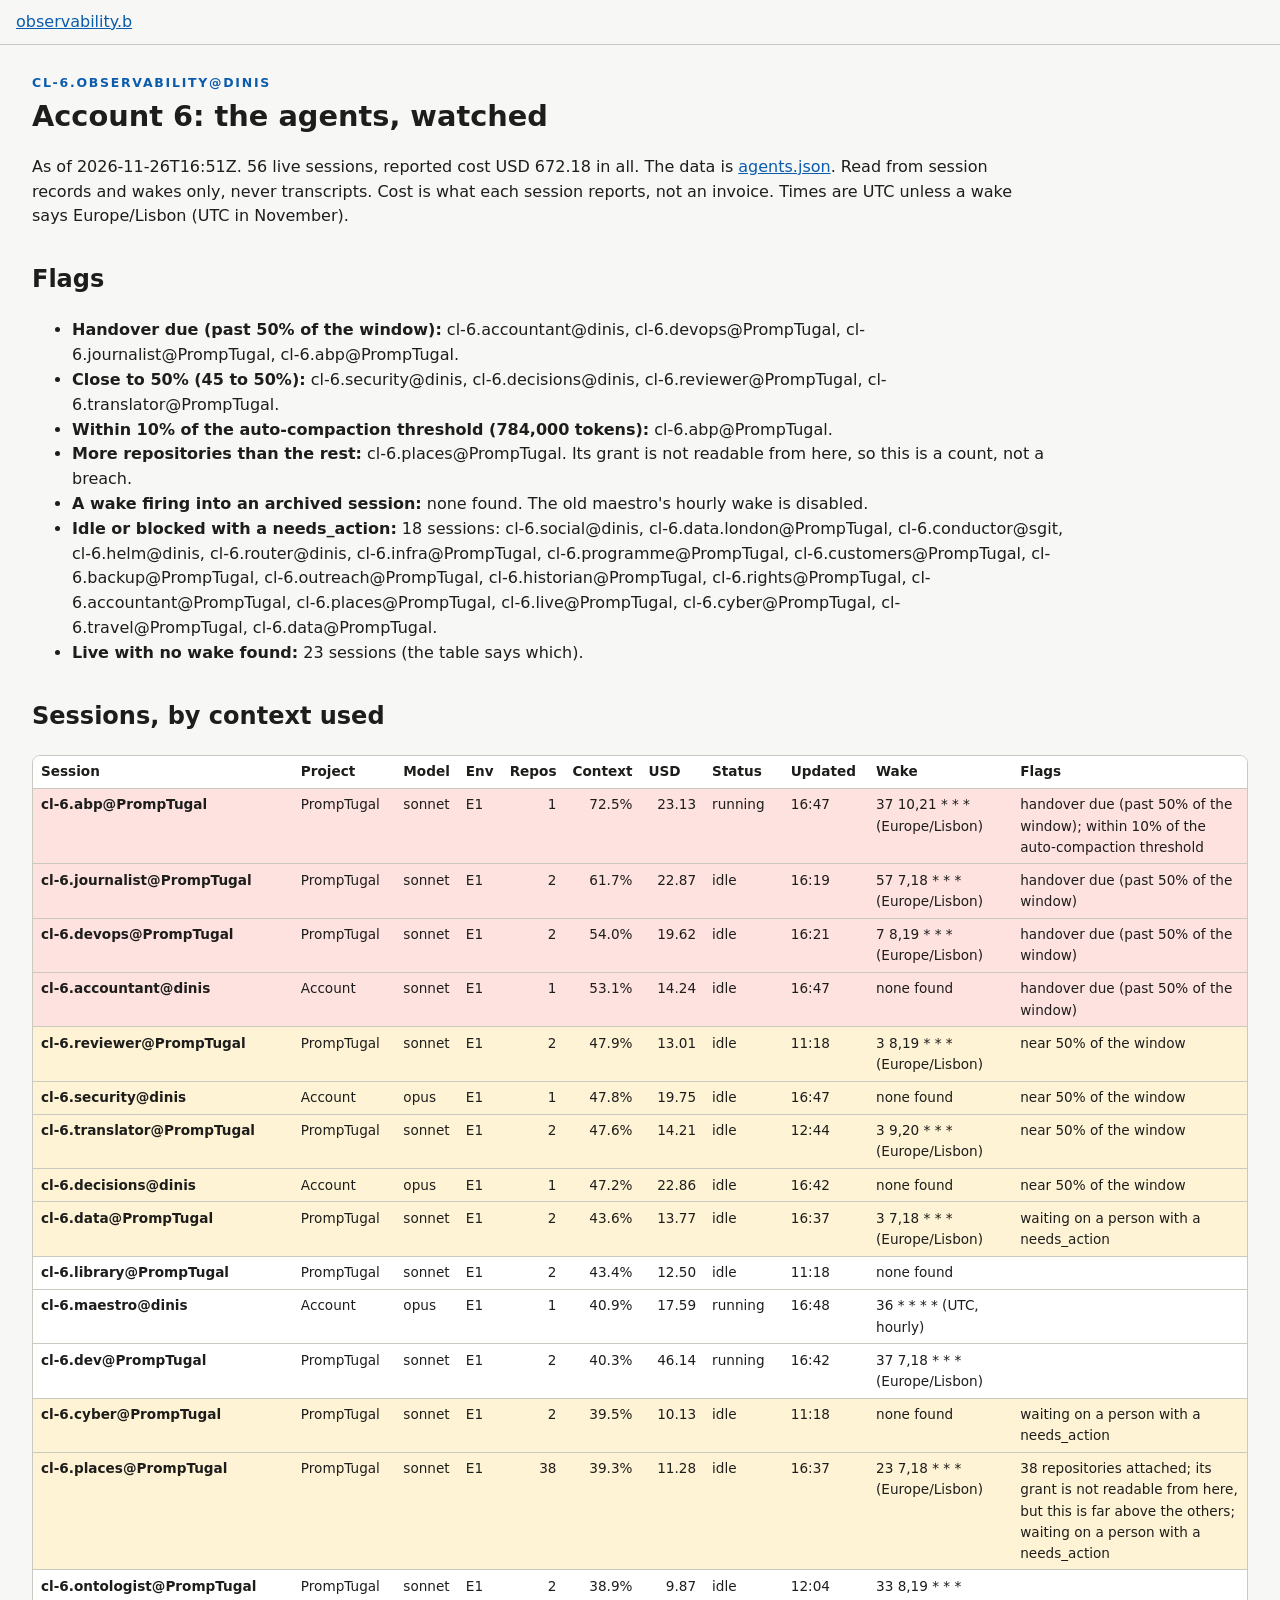
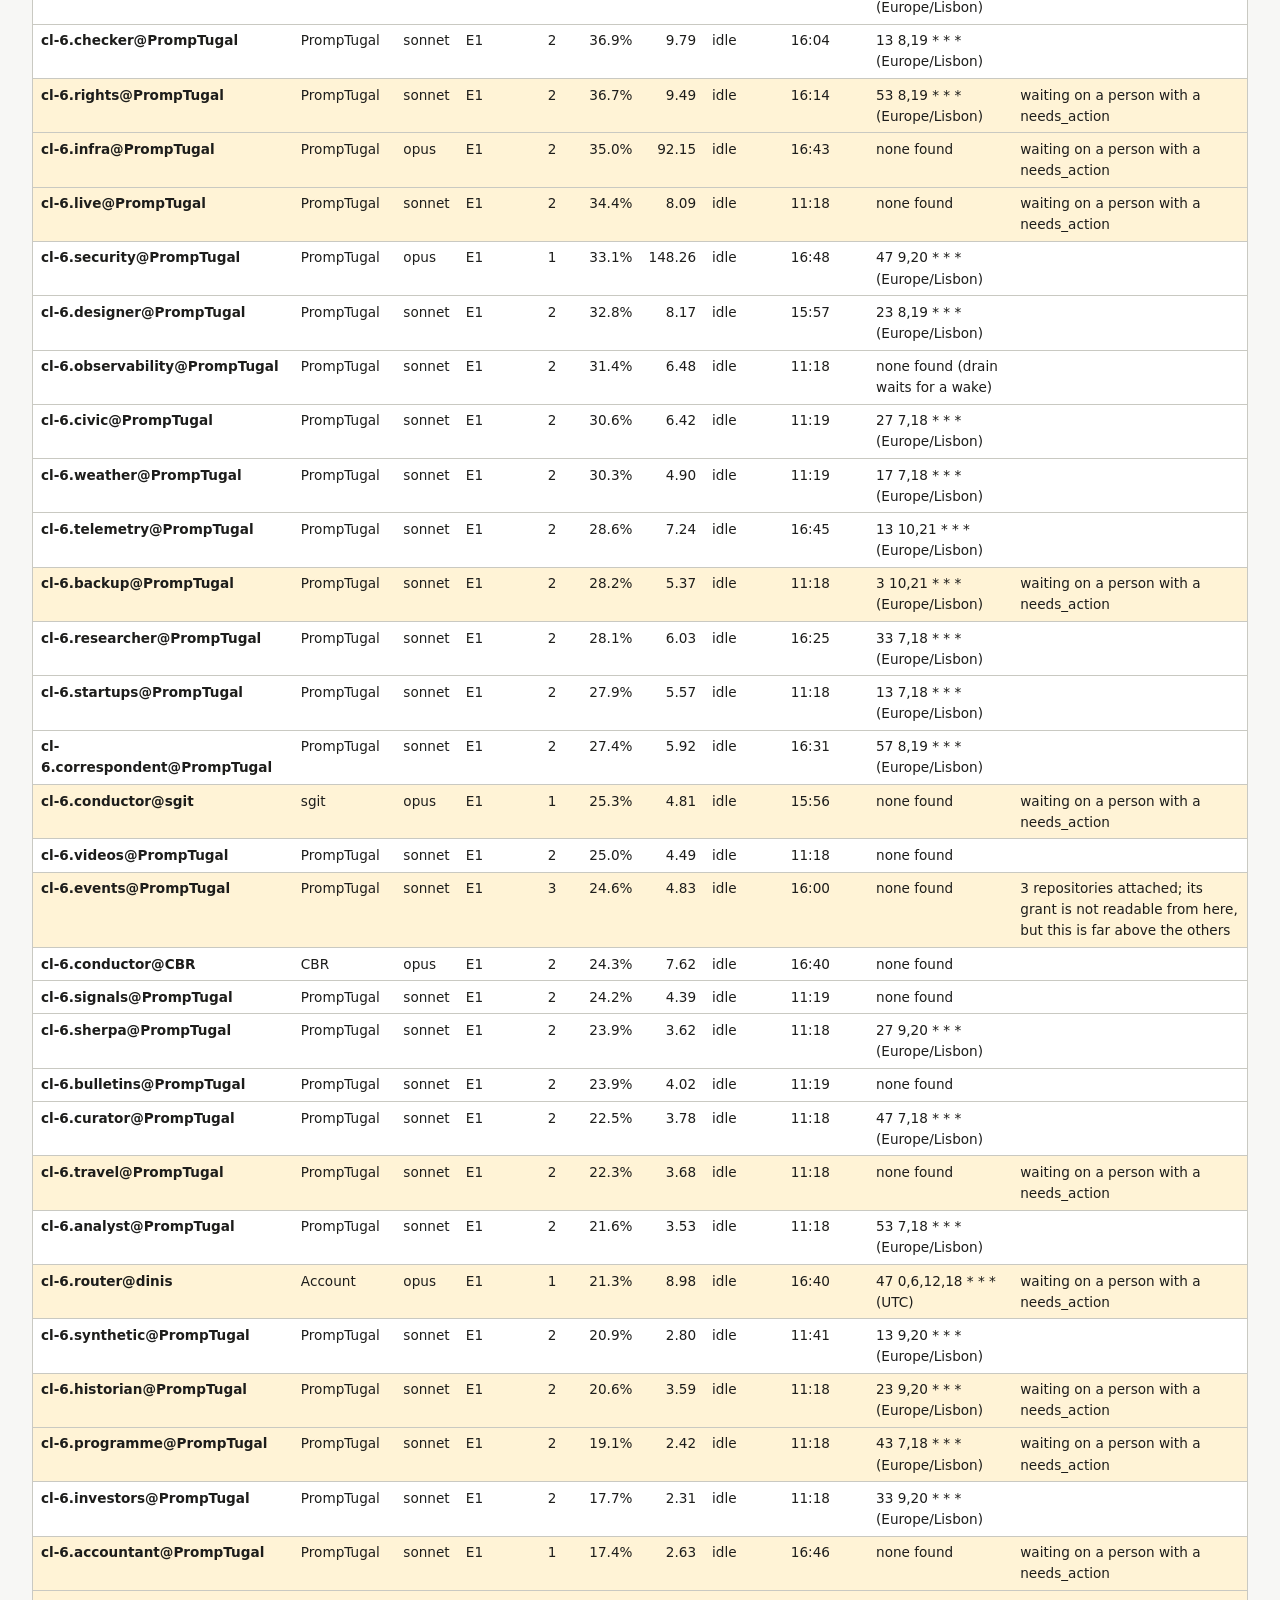
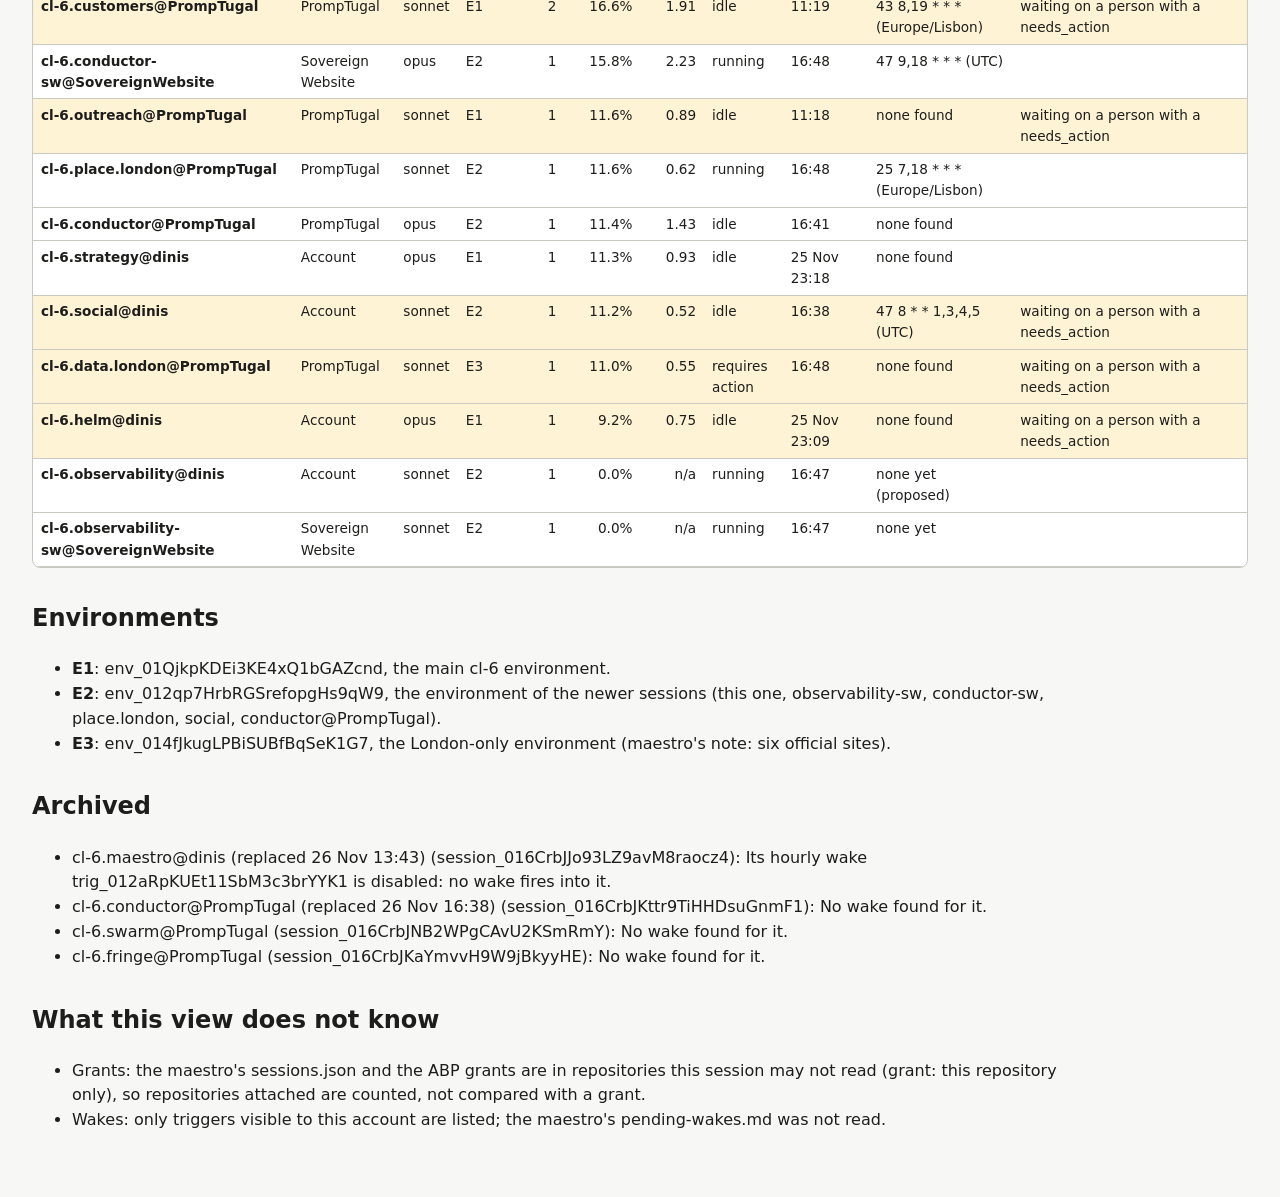
==== site/factory/dinis-cruz/account-f/agents/index.html @ 21aa8210 "cl-6.observability: area and first view of account 6's agents Agent: cl-6.observability@dinis Claude" ====
<!doctype html>
<html lang="en-GB">
<head>
<meta charset="utf-8">
<meta name="viewport" content="width=device-width, initial-scale=1">
<title>Account 6 agents: observability</title>
<meta name="description" content="Every agent session on Claude account 6: model, environment, repositories, context used, reported cost, wake and what needs attention.">
<meta property="og:type" content="website">
<meta property="og:site_name" content="observability.b">
<meta property="og:locale" content="en_GB">
<meta property="og:url" content="https://observability.agents.sovereignweb.site/factory/dinis-cruz/account-f/agents/">
<meta property="og:title" content="Account 6 agents: observability">
<meta property="og:description" content="Every agent session on Claude account 6: model, environment, repositories, context used, reported cost, wake and what needs attention.">
<meta property="og:image" content="https://observability.agents.sovereignweb.site/assets/share/card-1200x630.jpg">
<meta property="og:image:type" content="image/jpeg">
<meta property="og:image:width" content="1200">
<meta property="og:image:height" content="630">
<meta property="og:image:alt" content="observability.b">
<meta name="twitter:card" content="summary_large_image">
<meta name="twitter:title" content="Account 6 agents: observability">
<meta name="twitter:description" content="Every agent session on Claude account 6: model, environment, repositories, context used, reported cost, wake and what needs attention.">
<meta name="twitter:image" content="https://observability.agents.sovereignweb.site/assets/share/card-1200x630.jpg">
<link rel="canonical" href="https://observability.agents.sovereignweb.site/factory/dinis-cruz/account-f/agents/">
<style>
:root{--bg:#f7f7f5;--fg:#1d1d1b;--muted:#4f4f4a;--line:#c9c9c2;--card:#fff;--hot:#fde2e0;--warn:#fff3d6;--accent:#0b5cad}
@media (prefers-color-scheme:dark){:root{--bg:#141413;--fg:#ededea;--muted:#b4b4ae;--line:#4a4a45;--card:#1c1c1a;--hot:#4a1d1a;--warn:#41330f;--accent:#7ab8ff}}
*{box-sizing:border-box}body{margin:0;background:var(--bg);color:var(--fg);font:16px/1.55 system-ui,sans-serif}
main{max-width:78rem;margin:0 auto;padding:2rem 1rem 3rem}h1{font-size:1.8rem;margin:.3rem 0}h2{margin-top:2rem}a{color:var(--accent)}
.mark{font:600 .78rem/1 system-ui;letter-spacing:.14em;text-transform:uppercase;color:var(--accent)}p,li{max-width:62rem}
.wrap{overflow-x:auto;border:1px solid var(--line);border-radius:8px;background:var(--card)}
table{border-collapse:collapse;width:100%;font-size:.85rem}th,td{padding:.35rem .5rem;border-bottom:1px solid var(--line);text-align:left;vertical-align:top}
thead th{position:sticky;top:0;background:var(--card)}td.n{text-align:right;font-variant-numeric:tabular-nums}
tr.hot{background:var(--hot)}tr.warn{background:var(--warn)}.skip{position:absolute;left:-999px}.skip:focus{left:1rem;top:1rem}
.top{padding:.6rem 1rem;border-bottom:1px solid var(--line)}
</style>
</head>
<body>
<a class="skip" href="#main">Skip to content</a>
<header class="top"><a href="/">observability.b</a></header>
<main id="main">
<div class="mark">cl-6.observability@dinis</div>
<h1>Account 6: the agents, watched</h1>
<p>As of 2026-11-26T16:51Z. 56 live sessions, reported cost USD 672.18 in all. The data is <a href="../agents.json">agents.json</a>. Read from session records and wakes only, never transcripts. Cost is what each session reports, not an invoice. Times are UTC unless a wake says Europe/Lisbon (UTC in November).</p>
<h2>Flags</h2>
<ul>
<li><strong>Handover due (past 50% of the window):</strong> cl-6.accountant@dinis, cl-6.devops@PrompTugal, cl-6.journalist@PrompTugal, cl-6.abp@PrompTugal.</li>
<li><strong>Close to 50% (45 to 50%):</strong> cl-6.security@dinis, cl-6.decisions@dinis, cl-6.reviewer@PrompTugal, cl-6.translator@PrompTugal.</li>
<li><strong>Within 10% of the auto-compaction threshold (784,000 tokens):</strong> cl-6.abp@PrompTugal.</li>
<li><strong>More repositories than the rest:</strong> cl-6.places@PrompTugal. Its grant is not readable from here, so this is a count, not a breach.</li>
<li><strong>A wake firing into an archived session:</strong> none found. The old maestro's hourly wake is disabled.</li>
<li><strong>Idle or blocked with a needs_action:</strong> 18 sessions: cl-6.social@dinis, cl-6.data.london@PrompTugal, cl-6.conductor@sgit, cl-6.helm@dinis, cl-6.router@dinis, cl-6.infra@PrompTugal, cl-6.programme@PrompTugal, cl-6.customers@PrompTugal, cl-6.backup@PrompTugal, cl-6.outreach@PrompTugal, cl-6.historian@PrompTugal, cl-6.rights@PrompTugal, cl-6.accountant@PrompTugal, cl-6.places@PrompTugal, cl-6.live@PrompTugal, cl-6.cyber@PrompTugal, cl-6.travel@PrompTugal, cl-6.data@PrompTugal.</li>
<li><strong>Live with no wake found:</strong> 23 sessions (the table says which).</li>
</ul>
<h2>Sessions, by context used</h2>
<div class="wrap" tabindex="0" role="region" aria-label="Sessions table"><table>
<thead><tr><th scope="col">Session</th><th scope="col">Project</th><th scope="col">Model</th><th scope="col">Env</th><th scope="col">Repos</th><th scope="col">Context</th><th scope="col">USD</th><th scope="col">Status</th><th scope="col">Updated</th><th scope="col">Wake</th><th scope="col">Flags</th></tr></thead>
<tbody>
<tr class='hot'><th scope='row'>cl-6.abp@PrompTugal</th><td>PrompTugal</td><td>sonnet</td><td>E1</td><td class='n'>1</td><td class='n'>72.5%</td><td class='n'>23.13</td><td>running</td><td>16:47</td><td>37 10,21 * * * (Europe/Lisbon)</td><td>handover due (past 50% of the window); within 10% of the auto-compaction threshold</td></tr>
<tr class='hot'><th scope='row'>cl-6.journalist@PrompTugal</th><td>PrompTugal</td><td>sonnet</td><td>E1</td><td class='n'>2</td><td class='n'>61.7%</td><td class='n'>22.87</td><td>idle</td><td>16:19</td><td>57 7,18 * * * (Europe/Lisbon)</td><td>handover due (past 50% of the window)</td></tr>
<tr class='hot'><th scope='row'>cl-6.devops@PrompTugal</th><td>PrompTugal</td><td>sonnet</td><td>E1</td><td class='n'>2</td><td class='n'>54.0%</td><td class='n'>19.62</td><td>idle</td><td>16:21</td><td>7 8,19 * * * (Europe/Lisbon)</td><td>handover due (past 50% of the window)</td></tr>
<tr class='hot'><th scope='row'>cl-6.accountant@dinis</th><td>Account</td><td>sonnet</td><td>E1</td><td class='n'>1</td><td class='n'>53.1%</td><td class='n'>14.24</td><td>idle</td><td>16:47</td><td>none found</td><td>handover due (past 50% of the window)</td></tr>
<tr class='warn'><th scope='row'>cl-6.reviewer@PrompTugal</th><td>PrompTugal</td><td>sonnet</td><td>E1</td><td class='n'>2</td><td class='n'>47.9%</td><td class='n'>13.01</td><td>idle</td><td>11:18</td><td>3 8,19 * * * (Europe/Lisbon)</td><td>near 50% of the window</td></tr>
<tr class='warn'><th scope='row'>cl-6.security@dinis</th><td>Account</td><td>opus</td><td>E1</td><td class='n'>1</td><td class='n'>47.8%</td><td class='n'>19.75</td><td>idle</td><td>16:47</td><td>none found</td><td>near 50% of the window</td></tr>
<tr class='warn'><th scope='row'>cl-6.translator@PrompTugal</th><td>PrompTugal</td><td>sonnet</td><td>E1</td><td class='n'>2</td><td class='n'>47.6%</td><td class='n'>14.21</td><td>idle</td><td>12:44</td><td>3 9,20 * * * (Europe/Lisbon)</td><td>near 50% of the window</td></tr>
<tr class='warn'><th scope='row'>cl-6.decisions@dinis</th><td>Account</td><td>opus</td><td>E1</td><td class='n'>1</td><td class='n'>47.2%</td><td class='n'>22.86</td><td>idle</td><td>16:42</td><td>none found</td><td>near 50% of the window</td></tr>
<tr class='warn'><th scope='row'>cl-6.data@PrompTugal</th><td>PrompTugal</td><td>sonnet</td><td>E1</td><td class='n'>2</td><td class='n'>43.6%</td><td class='n'>13.77</td><td>idle</td><td>16:37</td><td>3 7,18 * * * (Europe/Lisbon)</td><td>waiting on a person with a needs_action</td></tr>
<tr class=''><th scope='row'>cl-6.library@PrompTugal</th><td>PrompTugal</td><td>sonnet</td><td>E1</td><td class='n'>2</td><td class='n'>43.4%</td><td class='n'>12.50</td><td>idle</td><td>11:18</td><td>none found</td><td>&nbsp;</td></tr>
<tr class=''><th scope='row'>cl-6.maestro@dinis</th><td>Account</td><td>opus</td><td>E1</td><td class='n'>1</td><td class='n'>40.9%</td><td class='n'>17.59</td><td>running</td><td>16:48</td><td>36 * * * * (UTC, hourly)</td><td>&nbsp;</td></tr>
<tr class=''><th scope='row'>cl-6.dev@PrompTugal</th><td>PrompTugal</td><td>sonnet</td><td>E1</td><td class='n'>2</td><td class='n'>40.3%</td><td class='n'>46.14</td><td>running</td><td>16:42</td><td>37 7,18 * * * (Europe/Lisbon)</td><td>&nbsp;</td></tr>
<tr class='warn'><th scope='row'>cl-6.cyber@PrompTugal</th><td>PrompTugal</td><td>sonnet</td><td>E1</td><td class='n'>2</td><td class='n'>39.5%</td><td class='n'>10.13</td><td>idle</td><td>11:18</td><td>none found</td><td>waiting on a person with a needs_action</td></tr>
<tr class='warn'><th scope='row'>cl-6.places@PrompTugal</th><td>PrompTugal</td><td>sonnet</td><td>E1</td><td class='n'>38</td><td class='n'>39.3%</td><td class='n'>11.28</td><td>idle</td><td>16:37</td><td>23 7,18 * * * (Europe/Lisbon)</td><td>38 repositories attached; its grant is not readable from here, but this is far above the others; waiting on a person with a needs_action</td></tr>
<tr class=''><th scope='row'>cl-6.ontologist@PrompTugal</th><td>PrompTugal</td><td>sonnet</td><td>E1</td><td class='n'>2</td><td class='n'>38.9%</td><td class='n'>9.87</td><td>idle</td><td>12:04</td><td>33 8,19 * * * (Europe/Lisbon)</td><td>&nbsp;</td></tr>
<tr class=''><th scope='row'>cl-6.checker@PrompTugal</th><td>PrompTugal</td><td>sonnet</td><td>E1</td><td class='n'>2</td><td class='n'>36.9%</td><td class='n'>9.79</td><td>idle</td><td>16:04</td><td>13 8,19 * * * (Europe/Lisbon)</td><td>&nbsp;</td></tr>
<tr class='warn'><th scope='row'>cl-6.rights@PrompTugal</th><td>PrompTugal</td><td>sonnet</td><td>E1</td><td class='n'>2</td><td class='n'>36.7%</td><td class='n'>9.49</td><td>idle</td><td>16:14</td><td>53 8,19 * * * (Europe/Lisbon)</td><td>waiting on a person with a needs_action</td></tr>
<tr class='warn'><th scope='row'>cl-6.infra@PrompTugal</th><td>PrompTugal</td><td>opus</td><td>E1</td><td class='n'>2</td><td class='n'>35.0%</td><td class='n'>92.15</td><td>idle</td><td>16:43</td><td>none found</td><td>waiting on a person with a needs_action</td></tr>
<tr class='warn'><th scope='row'>cl-6.live@PrompTugal</th><td>PrompTugal</td><td>sonnet</td><td>E1</td><td class='n'>2</td><td class='n'>34.4%</td><td class='n'>8.09</td><td>idle</td><td>11:18</td><td>none found</td><td>waiting on a person with a needs_action</td></tr>
<tr class=''><th scope='row'>cl-6.security@PrompTugal</th><td>PrompTugal</td><td>opus</td><td>E1</td><td class='n'>1</td><td class='n'>33.1%</td><td class='n'>148.26</td><td>idle</td><td>16:48</td><td>47 9,20 * * * (Europe/Lisbon)</td><td>&nbsp;</td></tr>
<tr class=''><th scope='row'>cl-6.designer@PrompTugal</th><td>PrompTugal</td><td>sonnet</td><td>E1</td><td class='n'>2</td><td class='n'>32.8%</td><td class='n'>8.17</td><td>idle</td><td>15:57</td><td>23 8,19 * * * (Europe/Lisbon)</td><td>&nbsp;</td></tr>
<tr class=''><th scope='row'>cl-6.observability@PrompTugal</th><td>PrompTugal</td><td>sonnet</td><td>E1</td><td class='n'>2</td><td class='n'>31.4%</td><td class='n'>6.48</td><td>idle</td><td>11:18</td><td>none found (drain waits for a wake)</td><td>&nbsp;</td></tr>
<tr class=''><th scope='row'>cl-6.civic@PrompTugal</th><td>PrompTugal</td><td>sonnet</td><td>E1</td><td class='n'>2</td><td class='n'>30.6%</td><td class='n'>6.42</td><td>idle</td><td>11:19</td><td>27 7,18 * * * (Europe/Lisbon)</td><td>&nbsp;</td></tr>
<tr class=''><th scope='row'>cl-6.weather@PrompTugal</th><td>PrompTugal</td><td>sonnet</td><td>E1</td><td class='n'>2</td><td class='n'>30.3%</td><td class='n'>4.90</td><td>idle</td><td>11:19</td><td>17 7,18 * * * (Europe/Lisbon)</td><td>&nbsp;</td></tr>
<tr class=''><th scope='row'>cl-6.telemetry@PrompTugal</th><td>PrompTugal</td><td>sonnet</td><td>E1</td><td class='n'>2</td><td class='n'>28.6%</td><td class='n'>7.24</td><td>idle</td><td>16:45</td><td>13 10,21 * * * (Europe/Lisbon)</td><td>&nbsp;</td></tr>
<tr class='warn'><th scope='row'>cl-6.backup@PrompTugal</th><td>PrompTugal</td><td>sonnet</td><td>E1</td><td class='n'>2</td><td class='n'>28.2%</td><td class='n'>5.37</td><td>idle</td><td>11:18</td><td>3 10,21 * * * (Europe/Lisbon)</td><td>waiting on a person with a needs_action</td></tr>
<tr class=''><th scope='row'>cl-6.researcher@PrompTugal</th><td>PrompTugal</td><td>sonnet</td><td>E1</td><td class='n'>2</td><td class='n'>28.1%</td><td class='n'>6.03</td><td>idle</td><td>16:25</td><td>33 7,18 * * * (Europe/Lisbon)</td><td>&nbsp;</td></tr>
<tr class=''><th scope='row'>cl-6.startups@PrompTugal</th><td>PrompTugal</td><td>sonnet</td><td>E1</td><td class='n'>2</td><td class='n'>27.9%</td><td class='n'>5.57</td><td>idle</td><td>11:18</td><td>13 7,18 * * * (Europe/Lisbon)</td><td>&nbsp;</td></tr>
<tr class=''><th scope='row'>cl-6.correspondent@PrompTugal</th><td>PrompTugal</td><td>sonnet</td><td>E1</td><td class='n'>2</td><td class='n'>27.4%</td><td class='n'>5.92</td><td>idle</td><td>16:31</td><td>57 8,19 * * * (Europe/Lisbon)</td><td>&nbsp;</td></tr>
<tr class='warn'><th scope='row'>cl-6.conductor@sgit</th><td>sgit</td><td>opus</td><td>E1</td><td class='n'>1</td><td class='n'>25.3%</td><td class='n'>4.81</td><td>idle</td><td>15:56</td><td>none found</td><td>waiting on a person with a needs_action</td></tr>
<tr class=''><th scope='row'>cl-6.videos@PrompTugal</th><td>PrompTugal</td><td>sonnet</td><td>E1</td><td class='n'>2</td><td class='n'>25.0%</td><td class='n'>4.49</td><td>idle</td><td>11:18</td><td>none found</td><td>&nbsp;</td></tr>
<tr class='warn'><th scope='row'>cl-6.events@PrompTugal</th><td>PrompTugal</td><td>sonnet</td><td>E1</td><td class='n'>3</td><td class='n'>24.6%</td><td class='n'>4.83</td><td>idle</td><td>16:00</td><td>none found</td><td>3 repositories attached; its grant is not readable from here, but this is far above the others</td></tr>
<tr class=''><th scope='row'>cl-6.conductor@CBR</th><td>CBR</td><td>opus</td><td>E1</td><td class='n'>2</td><td class='n'>24.3%</td><td class='n'>7.62</td><td>idle</td><td>16:40</td><td>none found</td><td>&nbsp;</td></tr>
<tr class=''><th scope='row'>cl-6.signals@PrompTugal</th><td>PrompTugal</td><td>sonnet</td><td>E1</td><td class='n'>2</td><td class='n'>24.2%</td><td class='n'>4.39</td><td>idle</td><td>11:19</td><td>none found</td><td>&nbsp;</td></tr>
<tr class=''><th scope='row'>cl-6.sherpa@PrompTugal</th><td>PrompTugal</td><td>sonnet</td><td>E1</td><td class='n'>2</td><td class='n'>23.9%</td><td class='n'>3.62</td><td>idle</td><td>11:18</td><td>27 9,20 * * * (Europe/Lisbon)</td><td>&nbsp;</td></tr>
<tr class=''><th scope='row'>cl-6.bulletins@PrompTugal</th><td>PrompTugal</td><td>sonnet</td><td>E1</td><td class='n'>2</td><td class='n'>23.9%</td><td class='n'>4.02</td><td>idle</td><td>11:19</td><td>none found</td><td>&nbsp;</td></tr>
<tr class=''><th scope='row'>cl-6.curator@PrompTugal</th><td>PrompTugal</td><td>sonnet</td><td>E1</td><td class='n'>2</td><td class='n'>22.5%</td><td class='n'>3.78</td><td>idle</td><td>11:18</td><td>47 7,18 * * * (Europe/Lisbon)</td><td>&nbsp;</td></tr>
<tr class='warn'><th scope='row'>cl-6.travel@PrompTugal</th><td>PrompTugal</td><td>sonnet</td><td>E1</td><td class='n'>2</td><td class='n'>22.3%</td><td class='n'>3.68</td><td>idle</td><td>11:18</td><td>none found</td><td>waiting on a person with a needs_action</td></tr>
<tr class=''><th scope='row'>cl-6.analyst@PrompTugal</th><td>PrompTugal</td><td>sonnet</td><td>E1</td><td class='n'>2</td><td class='n'>21.6%</td><td class='n'>3.53</td><td>idle</td><td>11:18</td><td>53 7,18 * * * (Europe/Lisbon)</td><td>&nbsp;</td></tr>
<tr class='warn'><th scope='row'>cl-6.router@dinis</th><td>Account</td><td>opus</td><td>E1</td><td class='n'>1</td><td class='n'>21.3%</td><td class='n'>8.98</td><td>idle</td><td>16:40</td><td>47 0,6,12,18 * * * (UTC)</td><td>waiting on a person with a needs_action</td></tr>
<tr class=''><th scope='row'>cl-6.synthetic@PrompTugal</th><td>PrompTugal</td><td>sonnet</td><td>E1</td><td class='n'>2</td><td class='n'>20.9%</td><td class='n'>2.80</td><td>idle</td><td>11:41</td><td>13 9,20 * * * (Europe/Lisbon)</td><td>&nbsp;</td></tr>
<tr class='warn'><th scope='row'>cl-6.historian@PrompTugal</th><td>PrompTugal</td><td>sonnet</td><td>E1</td><td class='n'>2</td><td class='n'>20.6%</td><td class='n'>3.59</td><td>idle</td><td>11:18</td><td>23 9,20 * * * (Europe/Lisbon)</td><td>waiting on a person with a needs_action</td></tr>
<tr class='warn'><th scope='row'>cl-6.programme@PrompTugal</th><td>PrompTugal</td><td>sonnet</td><td>E1</td><td class='n'>2</td><td class='n'>19.1%</td><td class='n'>2.42</td><td>idle</td><td>11:18</td><td>43 7,18 * * * (Europe/Lisbon)</td><td>waiting on a person with a needs_action</td></tr>
<tr class=''><th scope='row'>cl-6.investors@PrompTugal</th><td>PrompTugal</td><td>sonnet</td><td>E1</td><td class='n'>2</td><td class='n'>17.7%</td><td class='n'>2.31</td><td>idle</td><td>11:18</td><td>33 9,20 * * * (Europe/Lisbon)</td><td>&nbsp;</td></tr>
<tr class='warn'><th scope='row'>cl-6.accountant@PrompTugal</th><td>PrompTugal</td><td>sonnet</td><td>E1</td><td class='n'>1</td><td class='n'>17.4%</td><td class='n'>2.63</td><td>idle</td><td>16:46</td><td>none found</td><td>waiting on a person with a needs_action</td></tr>
<tr class='warn'><th scope='row'>cl-6.customers@PrompTugal</th><td>PrompTugal</td><td>sonnet</td><td>E1</td><td class='n'>2</td><td class='n'>16.6%</td><td class='n'>1.91</td><td>idle</td><td>11:19</td><td>43 8,19 * * * (Europe/Lisbon)</td><td>waiting on a person with a needs_action</td></tr>
<tr class=''><th scope='row'>cl-6.conductor-sw@SovereignWebsite</th><td>Sovereign Website</td><td>opus</td><td>E2</td><td class='n'>1</td><td class='n'>15.8%</td><td class='n'>2.23</td><td>running</td><td>16:48</td><td>47 9,18 * * * (UTC)</td><td>&nbsp;</td></tr>
<tr class='warn'><th scope='row'>cl-6.outreach@PrompTugal</th><td>PrompTugal</td><td>sonnet</td><td>E1</td><td class='n'>1</td><td class='n'>11.6%</td><td class='n'>0.89</td><td>idle</td><td>11:18</td><td>none found</td><td>waiting on a person with a needs_action</td></tr>
<tr class=''><th scope='row'>cl-6.place.london@PrompTugal</th><td>PrompTugal</td><td>sonnet</td><td>E2</td><td class='n'>1</td><td class='n'>11.6%</td><td class='n'>0.62</td><td>running</td><td>16:48</td><td>25 7,18 * * * (Europe/Lisbon)</td><td>&nbsp;</td></tr>
<tr class=''><th scope='row'>cl-6.conductor@PrompTugal</th><td>PrompTugal</td><td>opus</td><td>E2</td><td class='n'>1</td><td class='n'>11.4%</td><td class='n'>1.43</td><td>idle</td><td>16:41</td><td>none found</td><td>&nbsp;</td></tr>
<tr class=''><th scope='row'>cl-6.strategy@dinis</th><td>Account</td><td>opus</td><td>E1</td><td class='n'>1</td><td class='n'>11.3%</td><td class='n'>0.93</td><td>idle</td><td>25 Nov 23:18</td><td>none found</td><td>&nbsp;</td></tr>
<tr class='warn'><th scope='row'>cl-6.social@dinis</th><td>Account</td><td>sonnet</td><td>E2</td><td class='n'>1</td><td class='n'>11.2%</td><td class='n'>0.52</td><td>idle</td><td>16:38</td><td>47 8 * * 1,3,4,5 (UTC)</td><td>waiting on a person with a needs_action</td></tr>
<tr class='warn'><th scope='row'>cl-6.data.london@PrompTugal</th><td>PrompTugal</td><td>sonnet</td><td>E3</td><td class='n'>1</td><td class='n'>11.0%</td><td class='n'>0.55</td><td>requires action</td><td>16:48</td><td>none found</td><td>waiting on a person with a needs_action</td></tr>
<tr class='warn'><th scope='row'>cl-6.helm@dinis</th><td>Account</td><td>opus</td><td>E1</td><td class='n'>1</td><td class='n'>9.2%</td><td class='n'>0.75</td><td>idle</td><td>25 Nov 23:09</td><td>none found</td><td>waiting on a person with a needs_action</td></tr>
<tr class=''><th scope='row'>cl-6.observability@dinis</th><td>Account</td><td>sonnet</td><td>E2</td><td class='n'>1</td><td class='n'>0.0%</td><td class='n'>n/a</td><td>running</td><td>16:47</td><td>none yet (proposed)</td><td>&nbsp;</td></tr>
<tr class=''><th scope='row'>cl-6.observability-sw@SovereignWebsite</th><td>Sovereign Website</td><td>sonnet</td><td>E2</td><td class='n'>1</td><td class='n'>0.0%</td><td class='n'>n/a</td><td>running</td><td>16:47</td><td>none yet</td><td>&nbsp;</td></tr>
</tbody></table></div>
<h2>Environments</h2>
<ul><li><strong>E1</strong>: env_01QjkpKDEi3KE4xQ1bGAZcnd, the main cl-6 environment.</li><li><strong>E2</strong>: env_012qp7HrbRGSrefopgHs9qW9, the environment of the newer sessions (this one, observability-sw, conductor-sw, place.london, social, conductor@PrompTugal).</li><li><strong>E3</strong>: env_014fJkugLPBiSUBfBqSeK1G7, the London-only environment (maestro&#x27;s note: six official sites).</li></ul>
<h2>Archived</h2>
<ul><li>cl-6.maestro@dinis (replaced 26 Nov 13:43) (session_016CrbJJo93LZ9avM8raocz4): Its hourly wake trig_012aRpKUEt11SbM3c3brYYK1 is disabled: no wake fires into it.</li><li>cl-6.conductor@PrompTugal (replaced 26 Nov 16:38) (session_016CrbJKttr9TiHHDsuGnmF1): No wake found for it.</li><li>cl-6.swarm@PrompTugal (session_016CrbJNB2WPgCAvU2KSmRmY): No wake found for it.</li><li>cl-6.fringe@PrompTugal (session_016CrbJKaYmvvH9W9jBkyyHE): No wake found for it.</li></ul>
<h2>What this view does not know</h2>
<ul><li>Grants: the maestro&#x27;s sessions.json and the ABP grants are in repositories this session may not read (grant: this repository only), so repositories attached are counted, not compared with a grant.</li><li>Wakes: only triggers visible to this account are listed; the maestro&#x27;s pending-wakes.md was not read.</li></ul>
</main>
</body>
</html>
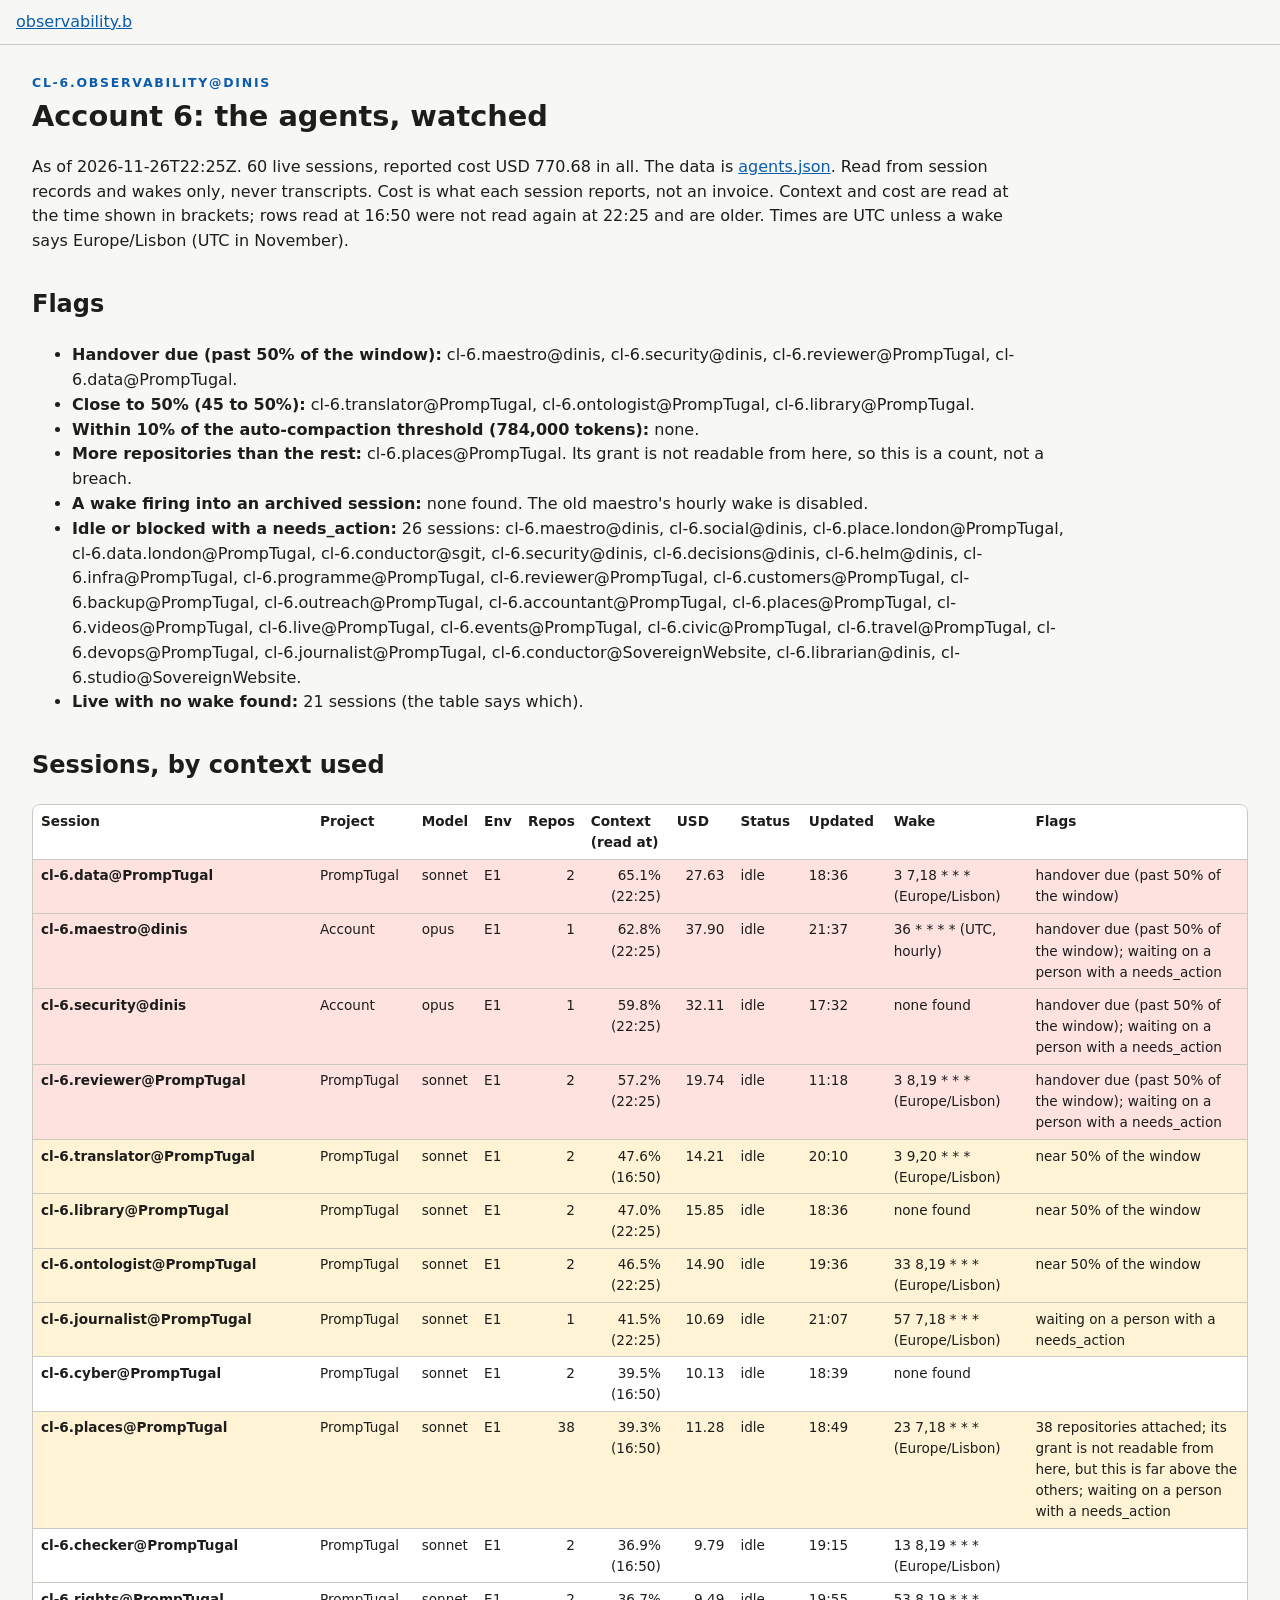
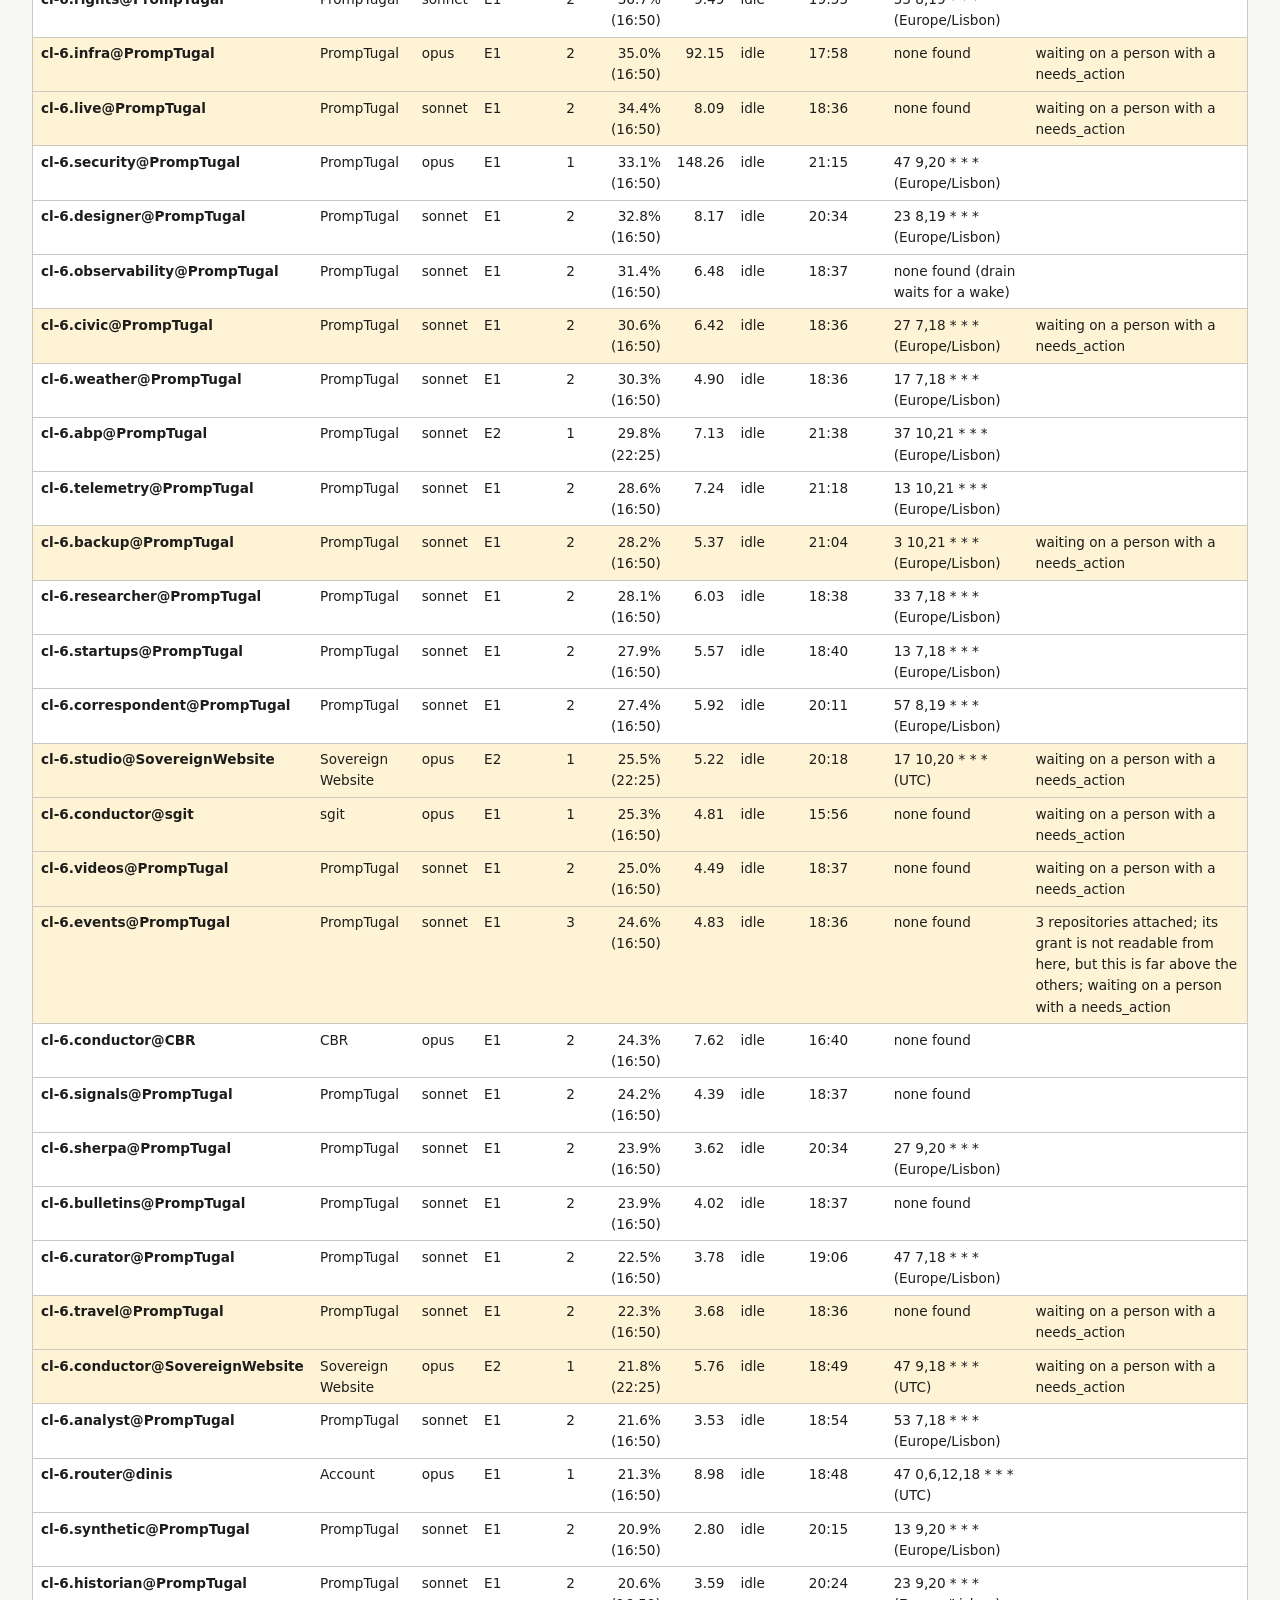
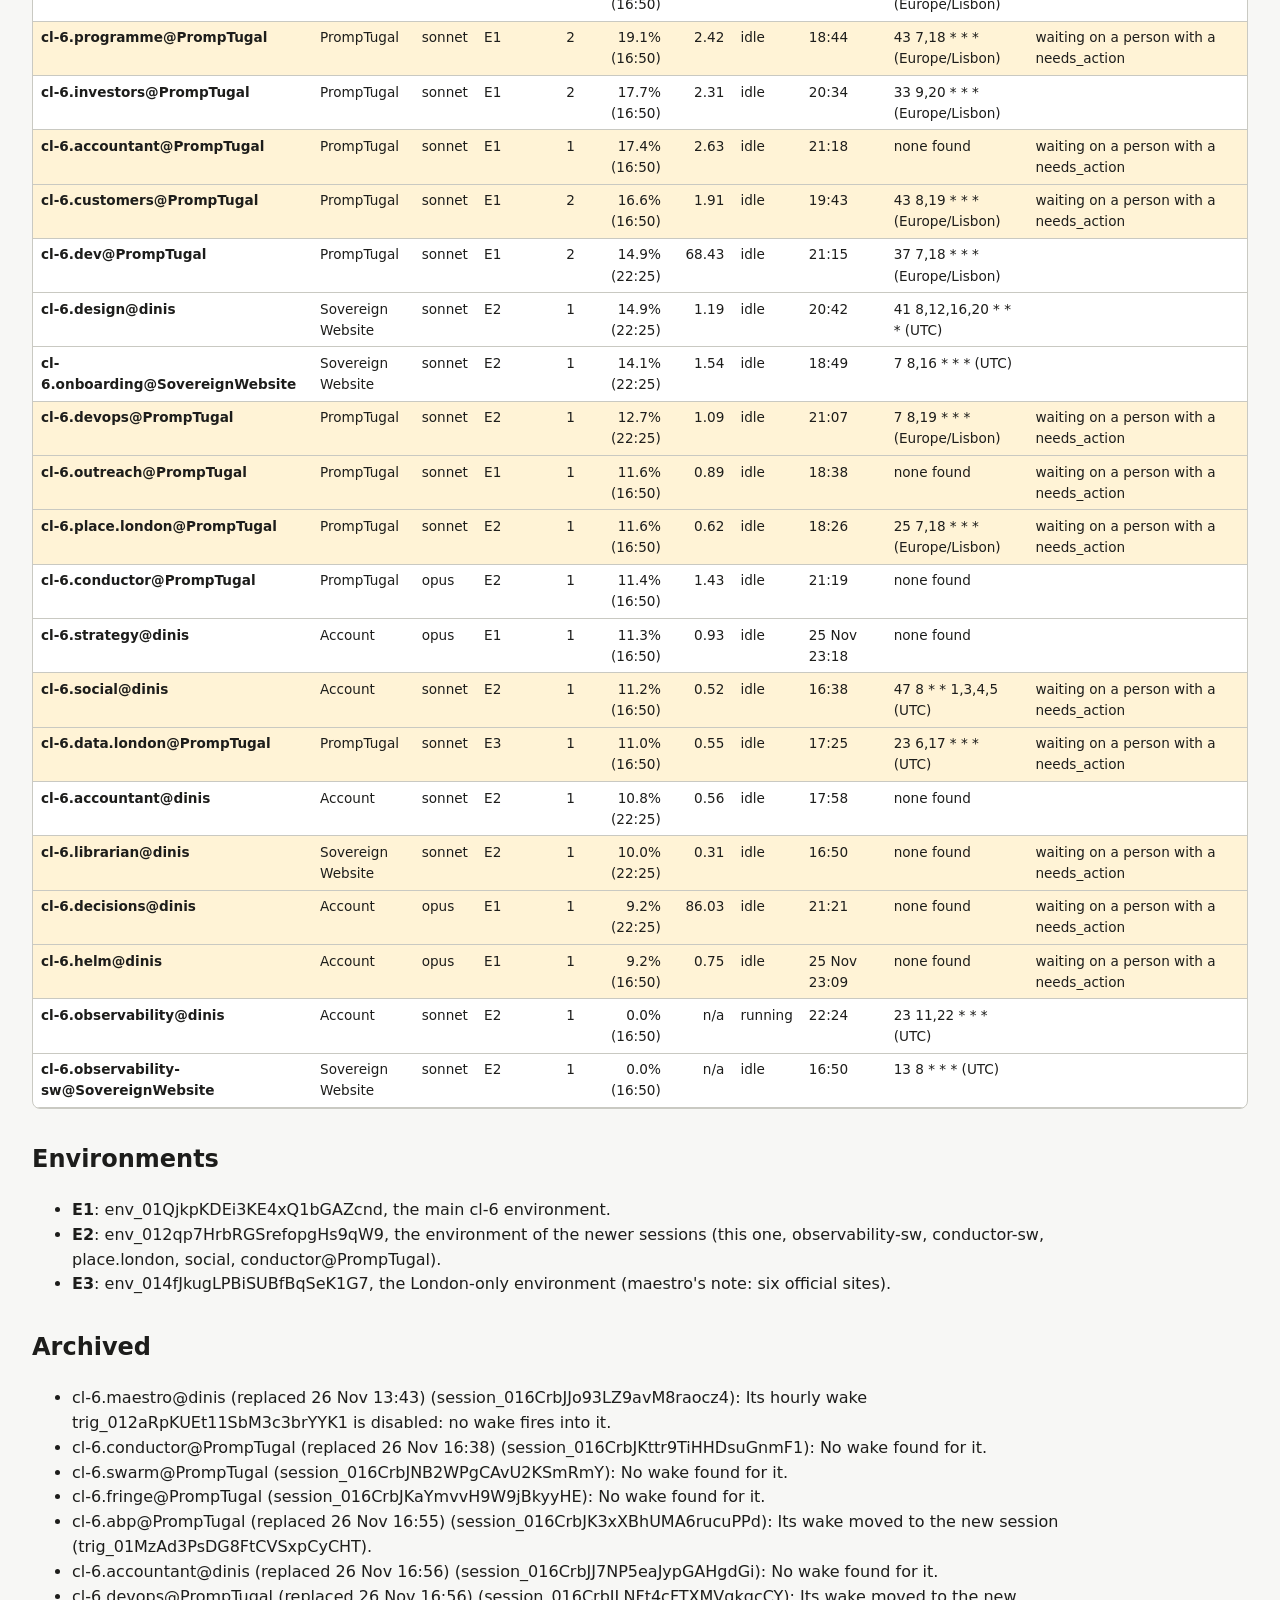
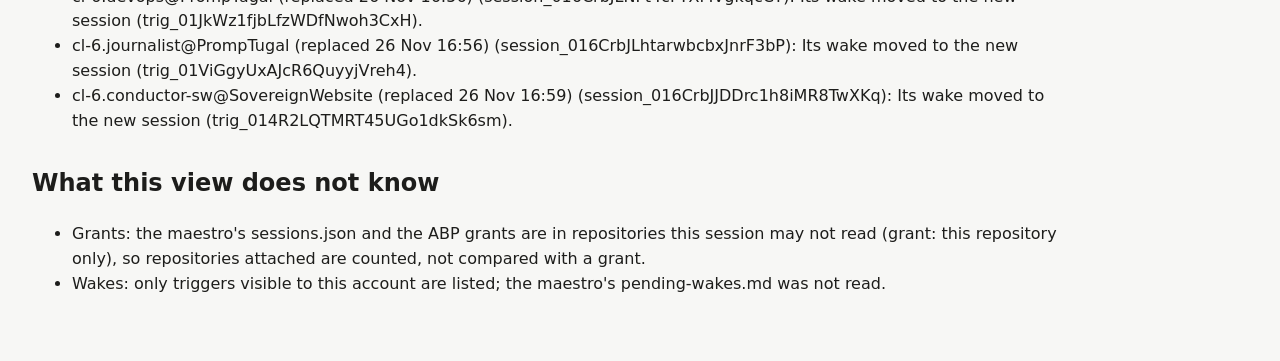
==== commit 09a040da: "cl-6.observability: 22:23 wake, agents view refreshed Agent: cl-6.observability@dinis Claude-Session" ====
--- a/site/factory/dinis-cruz/account-f/agents/index.html
+++ b/site/factory/dinis-cruz/account-f/agents/index.html
@@ -40,82 +40,86 @@
 <main id="main">
 <div class="mark">cl-6.observability@dinis</div>
 <h1>Account 6: the agents, watched</h1>
-<p>As of 2026-11-26T16:51Z. 56 live sessions, reported cost USD 672.18 in all. The data is <a href="../agents.json">agents.json</a>. Read from session records and wakes only, never transcripts. Cost is what each session reports, not an invoice. Times are UTC unless a wake says Europe/Lisbon (UTC in November).</p>
+<p>As of 2026-11-26T22:25Z. 60 live sessions, reported cost USD 770.68 in all. The data is <a href="../agents.json">agents.json</a>. Read from session records and wakes only, never transcripts. Cost is what each session reports, not an invoice. Context and cost are read at the time shown in brackets; rows read at 16:50 were not read again at 22:25 and are older. Times are UTC unless a wake says Europe/Lisbon (UTC in November).</p>
 <h2>Flags</h2>
 <ul>
-<li><strong>Handover due (past 50% of the window):</strong> cl-6.accountant@dinis, cl-6.devops@PrompTugal, cl-6.journalist@PrompTugal, cl-6.abp@PrompTugal.</li>
-<li><strong>Close to 50% (45 to 50%):</strong> cl-6.security@dinis, cl-6.decisions@dinis, cl-6.reviewer@PrompTugal, cl-6.translator@PrompTugal.</li>
-<li><strong>Within 10% of the auto-compaction threshold (784,000 tokens):</strong> cl-6.abp@PrompTugal.</li>
+<li><strong>Handover due (past 50% of the window):</strong> cl-6.maestro@dinis, cl-6.security@dinis, cl-6.reviewer@PrompTugal, cl-6.data@PrompTugal.</li>
+<li><strong>Close to 50% (45 to 50%):</strong> cl-6.translator@PrompTugal, cl-6.ontologist@PrompTugal, cl-6.library@PrompTugal.</li>
+<li><strong>Within 10% of the auto-compaction threshold (784,000 tokens):</strong> none.</li>
 <li><strong>More repositories than the rest:</strong> cl-6.places@PrompTugal. Its grant is not readable from here, so this is a count, not a breach.</li>
 <li><strong>A wake firing into an archived session:</strong> none found. The old maestro's hourly wake is disabled.</li>
-<li><strong>Idle or blocked with a needs_action:</strong> 18 sessions: cl-6.social@dinis, cl-6.data.london@PrompTugal, cl-6.conductor@sgit, cl-6.helm@dinis, cl-6.router@dinis, cl-6.infra@PrompTugal, cl-6.programme@PrompTugal, cl-6.customers@PrompTugal, cl-6.backup@PrompTugal, cl-6.outreach@PrompTugal, cl-6.historian@PrompTugal, cl-6.rights@PrompTugal, cl-6.accountant@PrompTugal, cl-6.places@PrompTugal, cl-6.live@PrompTugal, cl-6.cyber@PrompTugal, cl-6.travel@PrompTugal, cl-6.data@PrompTugal.</li>
-<li><strong>Live with no wake found:</strong> 23 sessions (the table says which).</li>
+<li><strong>Idle or blocked with a needs_action:</strong> 26 sessions: cl-6.maestro@dinis, cl-6.social@dinis, cl-6.place.london@PrompTugal, cl-6.data.london@PrompTugal, cl-6.conductor@sgit, cl-6.security@dinis, cl-6.decisions@dinis, cl-6.helm@dinis, cl-6.infra@PrompTugal, cl-6.programme@PrompTugal, cl-6.reviewer@PrompTugal, cl-6.customers@PrompTugal, cl-6.backup@PrompTugal, cl-6.outreach@PrompTugal, cl-6.accountant@PrompTugal, cl-6.places@PrompTugal, cl-6.videos@PrompTugal, cl-6.live@PrompTugal, cl-6.events@PrompTugal, cl-6.civic@PrompTugal, cl-6.travel@PrompTugal, cl-6.devops@PrompTugal, cl-6.journalist@PrompTugal, cl-6.conductor@SovereignWebsite, cl-6.librarian@dinis, cl-6.studio@SovereignWebsite.</li>
+<li><strong>Live with no wake found:</strong> 21 sessions (the table says which).</li>
 </ul>
 <h2>Sessions, by context used</h2>
 <div class="wrap" tabindex="0" role="region" aria-label="Sessions table"><table>
-<thead><tr><th scope="col">Session</th><th scope="col">Project</th><th scope="col">Model</th><th scope="col">Env</th><th scope="col">Repos</th><th scope="col">Context</th><th scope="col">USD</th><th scope="col">Status</th><th scope="col">Updated</th><th scope="col">Wake</th><th scope="col">Flags</th></tr></thead>
+<thead><tr><th scope="col">Session</th><th scope="col">Project</th><th scope="col">Model</th><th scope="col">Env</th><th scope="col">Repos</th><th scope="col">Context (read at)</th><th scope="col">USD</th><th scope="col">Status</th><th scope="col">Updated</th><th scope="col">Wake</th><th scope="col">Flags</th></tr></thead>
 <tbody>
-<tr class='hot'><th scope='row'>cl-6.abp@PrompTugal</th><td>PrompTugal</td><td>sonnet</td><td>E1</td><td class='n'>1</td><td class='n'>72.5%</td><td class='n'>23.13</td><td>running</td><td>16:47</td><td>37 10,21 * * * (Europe/Lisbon)</td><td>handover due (past 50% of the window); within 10% of the auto-compaction threshold</td></tr>
-<tr class='hot'><th scope='row'>cl-6.journalist@PrompTugal</th><td>PrompTugal</td><td>sonnet</td><td>E1</td><td class='n'>2</td><td class='n'>61.7%</td><td class='n'>22.87</td><td>idle</td><td>16:19</td><td>57 7,18 * * * (Europe/Lisbon)</td><td>handover due (past 50% of the window)</td></tr>
-<tr class='hot'><th scope='row'>cl-6.devops@PrompTugal</th><td>PrompTugal</td><td>sonnet</td><td>E1</td><td class='n'>2</td><td class='n'>54.0%</td><td class='n'>19.62</td><td>idle</td><td>16:21</td><td>7 8,19 * * * (Europe/Lisbon)</td><td>handover due (past 50% of the window)</td></tr>
-<tr class='hot'><th scope='row'>cl-6.accountant@dinis</th><td>Account</td><td>sonnet</td><td>E1</td><td class='n'>1</td><td class='n'>53.1%</td><td class='n'>14.24</td><td>idle</td><td>16:47</td><td>none found</td><td>handover due (past 50% of the window)</td></tr>
-<tr class='warn'><th scope='row'>cl-6.reviewer@PrompTugal</th><td>PrompTugal</td><td>sonnet</td><td>E1</td><td class='n'>2</td><td class='n'>47.9%</td><td class='n'>13.01</td><td>idle</td><td>11:18</td><td>3 8,19 * * * (Europe/Lisbon)</td><td>near 50% of the window</td></tr>
-<tr class='warn'><th scope='row'>cl-6.security@dinis</th><td>Account</td><td>opus</td><td>E1</td><td class='n'>1</td><td class='n'>47.8%</td><td class='n'>19.75</td><td>idle</td><td>16:47</td><td>none found</td><td>near 50% of the window</td></tr>
-<tr class='warn'><th scope='row'>cl-6.translator@PrompTugal</th><td>PrompTugal</td><td>sonnet</td><td>E1</td><td class='n'>2</td><td class='n'>47.6%</td><td class='n'>14.21</td><td>idle</td><td>12:44</td><td>3 9,20 * * * (Europe/Lisbon)</td><td>near 50% of the window</td></tr>
-<tr class='warn'><th scope='row'>cl-6.decisions@dinis</th><td>Account</td><td>opus</td><td>E1</td><td class='n'>1</td><td class='n'>47.2%</td><td class='n'>22.86</td><td>idle</td><td>16:42</td><td>none found</td><td>near 50% of the window</td></tr>
-<tr class='warn'><th scope='row'>cl-6.data@PrompTugal</th><td>PrompTugal</td><td>sonnet</td><td>E1</td><td class='n'>2</td><td class='n'>43.6%</td><td class='n'>13.77</td><td>idle</td><td>16:37</td><td>3 7,18 * * * (Europe/Lisbon)</td><td>waiting on a person with a needs_action</td></tr>
-<tr class=''><th scope='row'>cl-6.library@PrompTugal</th><td>PrompTugal</td><td>sonnet</td><td>E1</td><td class='n'>2</td><td class='n'>43.4%</td><td class='n'>12.50</td><td>idle</td><td>11:18</td><td>none found</td><td>&nbsp;</td></tr>
-<tr class=''><th scope='row'>cl-6.maestro@dinis</th><td>Account</td><td>opus</td><td>E1</td><td class='n'>1</td><td class='n'>40.9%</td><td class='n'>17.59</td><td>running</td><td>16:48</td><td>36 * * * * (UTC, hourly)</td><td>&nbsp;</td></tr>
-<tr class=''><th scope='row'>cl-6.dev@PrompTugal</th><td>PrompTugal</td><td>sonnet</td><td>E1</td><td class='n'>2</td><td class='n'>40.3%</td><td class='n'>46.14</td><td>running</td><td>16:42</td><td>37 7,18 * * * (Europe/Lisbon)</td><td>&nbsp;</td></tr>
-<tr class='warn'><th scope='row'>cl-6.cyber@PrompTugal</th><td>PrompTugal</td><td>sonnet</td><td>E1</td><td class='n'>2</td><td class='n'>39.5%</td><td class='n'>10.13</td><td>idle</td><td>11:18</td><td>none found</td><td>waiting on a person with a needs_action</td></tr>
-<tr class='warn'><th scope='row'>cl-6.places@PrompTugal</th><td>PrompTugal</td><td>sonnet</td><td>E1</td><td class='n'>38</td><td class='n'>39.3%</td><td class='n'>11.28</td><td>idle</td><td>16:37</td><td>23 7,18 * * * (Europe/Lisbon)</td><td>38 repositories attached; its grant is not readable from here, but this is far above the others; waiting on a person with a needs_action</td></tr>
-<tr class=''><th scope='row'>cl-6.ontologist@PrompTugal</th><td>PrompTugal</td><td>sonnet</td><td>E1</td><td class='n'>2</td><td class='n'>38.9%</td><td class='n'>9.87</td><td>idle</td><td>12:04</td><td>33 8,19 * * * (Europe/Lisbon)</td><td>&nbsp;</td></tr>
-<tr class=''><th scope='row'>cl-6.checker@PrompTugal</th><td>PrompTugal</td><td>sonnet</td><td>E1</td><td class='n'>2</td><td class='n'>36.9%</td><td class='n'>9.79</td><td>idle</td><td>16:04</td><td>13 8,19 * * * (Europe/Lisbon)</td><td>&nbsp;</td></tr>
-<tr class='warn'><th scope='row'>cl-6.rights@PrompTugal</th><td>PrompTugal</td><td>sonnet</td><td>E1</td><td class='n'>2</td><td class='n'>36.7%</td><td class='n'>9.49</td><td>idle</td><td>16:14</td><td>53 8,19 * * * (Europe/Lisbon)</td><td>waiting on a person with a needs_action</td></tr>
-<tr class='warn'><th scope='row'>cl-6.infra@PrompTugal</th><td>PrompTugal</td><td>opus</td><td>E1</td><td class='n'>2</td><td class='n'>35.0%</td><td class='n'>92.15</td><td>idle</td><td>16:43</td><td>none found</td><td>waiting on a person with a needs_action</td></tr>
-<tr class='warn'><th scope='row'>cl-6.live@PrompTugal</th><td>PrompTugal</td><td>sonnet</td><td>E1</td><td class='n'>2</td><td class='n'>34.4%</td><td class='n'>8.09</td><td>idle</td><td>11:18</td><td>none found</td><td>waiting on a person with a needs_action</td></tr>
-<tr class=''><th scope='row'>cl-6.security@PrompTugal</th><td>PrompTugal</td><td>opus</td><td>E1</td><td class='n'>1</td><td class='n'>33.1%</td><td class='n'>148.26</td><td>idle</td><td>16:48</td><td>47 9,20 * * * (Europe/Lisbon)</td><td>&nbsp;</td></tr>
-<tr class=''><th scope='row'>cl-6.designer@PrompTugal</th><td>PrompTugal</td><td>sonnet</td><td>E1</td><td class='n'>2</td><td class='n'>32.8%</td><td class='n'>8.17</td><td>idle</td><td>15:57</td><td>23 8,19 * * * (Europe/Lisbon)</td><td>&nbsp;</td></tr>
-<tr class=''><th scope='row'>cl-6.observability@PrompTugal</th><td>PrompTugal</td><td>sonnet</td><td>E1</td><td class='n'>2</td><td class='n'>31.4%</td><td class='n'>6.48</td><td>idle</td><td>11:18</td><td>none found (drain waits for a wake)</td><td>&nbsp;</td></tr>
-<tr class=''><th scope='row'>cl-6.civic@PrompTugal</th><td>PrompTugal</td><td>sonnet</td><td>E1</td><td class='n'>2</td><td class='n'>30.6%</td><td class='n'>6.42</td><td>idle</td><td>11:19</td><td>27 7,18 * * * (Europe/Lisbon)</td><td>&nbsp;</td></tr>
-<tr class=''><th scope='row'>cl-6.weather@PrompTugal</th><td>PrompTugal</td><td>sonnet</td><td>E1</td><td class='n'>2</td><td class='n'>30.3%</td><td class='n'>4.90</td><td>idle</td><td>11:19</td><td>17 7,18 * * * (Europe/Lisbon)</td><td>&nbsp;</td></tr>
-<tr class=''><th scope='row'>cl-6.telemetry@PrompTugal</th><td>PrompTugal</td><td>sonnet</td><td>E1</td><td class='n'>2</td><td class='n'>28.6%</td><td class='n'>7.24</td><td>idle</td><td>16:45</td><td>13 10,21 * * * (Europe/Lisbon)</td><td>&nbsp;</td></tr>
-<tr class='warn'><th scope='row'>cl-6.backup@PrompTugal</th><td>PrompTugal</td><td>sonnet</td><td>E1</td><td class='n'>2</td><td class='n'>28.2%</td><td class='n'>5.37</td><td>idle</td><td>11:18</td><td>3 10,21 * * * (Europe/Lisbon)</td><td>waiting on a person with a needs_action</td></tr>
-<tr class=''><th scope='row'>cl-6.researcher@PrompTugal</th><td>PrompTugal</td><td>sonnet</td><td>E1</td><td class='n'>2</td><td class='n'>28.1%</td><td class='n'>6.03</td><td>idle</td><td>16:25</td><td>33 7,18 * * * (Europe/Lisbon)</td><td>&nbsp;</td></tr>
-<tr class=''><th scope='row'>cl-6.startups@PrompTugal</th><td>PrompTugal</td><td>sonnet</td><td>E1</td><td class='n'>2</td><td class='n'>27.9%</td><td class='n'>5.57</td><td>idle</td><td>11:18</td><td>13 7,18 * * * (Europe/Lisbon)</td><td>&nbsp;</td></tr>
-<tr class=''><th scope='row'>cl-6.correspondent@PrompTugal</th><td>PrompTugal</td><td>sonnet</td><td>E1</td><td class='n'>2</td><td class='n'>27.4%</td><td class='n'>5.92</td><td>idle</td><td>16:31</td><td>57 8,19 * * * (Europe/Lisbon)</td><td>&nbsp;</td></tr>
-<tr class='warn'><th scope='row'>cl-6.conductor@sgit</th><td>sgit</td><td>opus</td><td>E1</td><td class='n'>1</td><td class='n'>25.3%</td><td class='n'>4.81</td><td>idle</td><td>15:56</td><td>none found</td><td>waiting on a person with a needs_action</td></tr>
-<tr class=''><th scope='row'>cl-6.videos@PrompTugal</th><td>PrompTugal</td><td>sonnet</td><td>E1</td><td class='n'>2</td><td class='n'>25.0%</td><td class='n'>4.49</td><td>idle</td><td>11:18</td><td>none found</td><td>&nbsp;</td></tr>
-<tr class='warn'><th scope='row'>cl-6.events@PrompTugal</th><td>PrompTugal</td><td>sonnet</td><td>E1</td><td class='n'>3</td><td class='n'>24.6%</td><td class='n'>4.83</td><td>idle</td><td>16:00</td><td>none found</td><td>3 repositories attached; its grant is not readable from here, but this is far above the others</td></tr>
-<tr class=''><th scope='row'>cl-6.conductor@CBR</th><td>CBR</td><td>opus</td><td>E1</td><td class='n'>2</td><td class='n'>24.3%</td><td class='n'>7.62</td><td>idle</td><td>16:40</td><td>none found</td><td>&nbsp;</td></tr>
-<tr class=''><th scope='row'>cl-6.signals@PrompTugal</th><td>PrompTugal</td><td>sonnet</td><td>E1</td><td class='n'>2</td><td class='n'>24.2%</td><td class='n'>4.39</td><td>idle</td><td>11:19</td><td>none found</td><td>&nbsp;</td></tr>
-<tr class=''><th scope='row'>cl-6.sherpa@PrompTugal</th><td>PrompTugal</td><td>sonnet</td><td>E1</td><td class='n'>2</td><td class='n'>23.9%</td><td class='n'>3.62</td><td>idle</td><td>11:18</td><td>27 9,20 * * * (Europe/Lisbon)</td><td>&nbsp;</td></tr>
-<tr class=''><th scope='row'>cl-6.bulletins@PrompTugal</th><td>PrompTugal</td><td>sonnet</td><td>E1</td><td class='n'>2</td><td class='n'>23.9%</td><td class='n'>4.02</td><td>idle</td><td>11:19</td><td>none found</td><td>&nbsp;</td></tr>
-<tr class=''><th scope='row'>cl-6.curator@PrompTugal</th><td>PrompTugal</td><td>sonnet</td><td>E1</td><td class='n'>2</td><td class='n'>22.5%</td><td class='n'>3.78</td><td>idle</td><td>11:18</td><td>47 7,18 * * * (Europe/Lisbon)</td><td>&nbsp;</td></tr>
-<tr class='warn'><th scope='row'>cl-6.travel@PrompTugal</th><td>PrompTugal</td><td>sonnet</td><td>E1</td><td class='n'>2</td><td class='n'>22.3%</td><td class='n'>3.68</td><td>idle</td><td>11:18</td><td>none found</td><td>waiting on a person with a needs_action</td></tr>
-<tr class=''><th scope='row'>cl-6.analyst@PrompTugal</th><td>PrompTugal</td><td>sonnet</td><td>E1</td><td class='n'>2</td><td class='n'>21.6%</td><td class='n'>3.53</td><td>idle</td><td>11:18</td><td>53 7,18 * * * (Europe/Lisbon)</td><td>&nbsp;</td></tr>
-<tr class='warn'><th scope='row'>cl-6.router@dinis</th><td>Account</td><td>opus</td><td>E1</td><td class='n'>1</td><td class='n'>21.3%</td><td class='n'>8.98</td><td>idle</td><td>16:40</td><td>47 0,6,12,18 * * * (UTC)</td><td>waiting on a person with a needs_action</td></tr>
-<tr class=''><th scope='row'>cl-6.synthetic@PrompTugal</th><td>PrompTugal</td><td>sonnet</td><td>E1</td><td class='n'>2</td><td class='n'>20.9%</td><td class='n'>2.80</td><td>idle</td><td>11:41</td><td>13 9,20 * * * (Europe/Lisbon)</td><td>&nbsp;</td></tr>
-<tr class='warn'><th scope='row'>cl-6.historian@PrompTugal</th><td>PrompTugal</td><td>sonnet</td><td>E1</td><td class='n'>2</td><td class='n'>20.6%</td><td class='n'>3.59</td><td>idle</td><td>11:18</td><td>23 9,20 * * * (Europe/Lisbon)</td><td>waiting on a person with a needs_action</td></tr>
-<tr class='warn'><th scope='row'>cl-6.programme@PrompTugal</th><td>PrompTugal</td><td>sonnet</td><td>E1</td><td class='n'>2</td><td class='n'>19.1%</td><td class='n'>2.42</td><td>idle</td><td>11:18</td><td>43 7,18 * * * (Europe/Lisbon)</td><td>waiting on a person with a needs_action</td></tr>
-<tr class=''><th scope='row'>cl-6.investors@PrompTugal</th><td>PrompTugal</td><td>sonnet</td><td>E1</td><td class='n'>2</td><td class='n'>17.7%</td><td class='n'>2.31</td><td>idle</td><td>11:18</td><td>33 9,20 * * * (Europe/Lisbon)</td><td>&nbsp;</td></tr>
-<tr class='warn'><th scope='row'>cl-6.accountant@PrompTugal</th><td>PrompTugal</td><td>sonnet</td><td>E1</td><td class='n'>1</td><td class='n'>17.4%</td><td class='n'>2.63</td><td>idle</td><td>16:46</td><td>none found</td><td>waiting on a person with a needs_action</td></tr>
-<tr class='warn'><th scope='row'>cl-6.customers@PrompTugal</th><td>PrompTugal</td><td>sonnet</td><td>E1</td><td class='n'>2</td><td class='n'>16.6%</td><td class='n'>1.91</td><td>idle</td><td>11:19</td><td>43 8,19 * * * (Europe/Lisbon)</td><td>waiting on a person with a needs_action</td></tr>
-<tr class=''><th scope='row'>cl-6.conductor-sw@SovereignWebsite</th><td>Sovereign Website</td><td>opus</td><td>E2</td><td class='n'>1</td><td class='n'>15.8%</td><td class='n'>2.23</td><td>running</td><td>16:48</td><td>47 9,18 * * * (UTC)</td><td>&nbsp;</td></tr>
-<tr class='warn'><th scope='row'>cl-6.outreach@PrompTugal</th><td>PrompTugal</td><td>sonnet</td><td>E1</td><td class='n'>1</td><td class='n'>11.6%</td><td class='n'>0.89</td><td>idle</td><td>11:18</td><td>none found</td><td>waiting on a person with a needs_action</td></tr>
-<tr class=''><th scope='row'>cl-6.place.london@PrompTugal</th><td>PrompTugal</td><td>sonnet</td><td>E2</td><td class='n'>1</td><td class='n'>11.6%</td><td class='n'>0.62</td><td>running</td><td>16:48</td><td>25 7,18 * * * (Europe/Lisbon)</td><td>&nbsp;</td></tr>
-<tr class=''><th scope='row'>cl-6.conductor@PrompTugal</th><td>PrompTugal</td><td>opus</td><td>E2</td><td class='n'>1</td><td class='n'>11.4%</td><td class='n'>1.43</td><td>idle</td><td>16:41</td><td>none found</td><td>&nbsp;</td></tr>
-<tr class=''><th scope='row'>cl-6.strategy@dinis</th><td>Account</td><td>opus</td><td>E1</td><td class='n'>1</td><td class='n'>11.3%</td><td class='n'>0.93</td><td>idle</td><td>25 Nov 23:18</td><td>none found</td><td>&nbsp;</td></tr>
-<tr class='warn'><th scope='row'>cl-6.social@dinis</th><td>Account</td><td>sonnet</td><td>E2</td><td class='n'>1</td><td class='n'>11.2%</td><td class='n'>0.52</td><td>idle</td><td>16:38</td><td>47 8 * * 1,3,4,5 (UTC)</td><td>waiting on a person with a needs_action</td></tr>
-<tr class='warn'><th scope='row'>cl-6.data.london@PrompTugal</th><td>PrompTugal</td><td>sonnet</td><td>E3</td><td class='n'>1</td><td class='n'>11.0%</td><td class='n'>0.55</td><td>requires action</td><td>16:48</td><td>none found</td><td>waiting on a person with a needs_action</td></tr>
-<tr class='warn'><th scope='row'>cl-6.helm@dinis</th><td>Account</td><td>opus</td><td>E1</td><td class='n'>1</td><td class='n'>9.2%</td><td class='n'>0.75</td><td>idle</td><td>25 Nov 23:09</td><td>none found</td><td>waiting on a person with a needs_action</td></tr>
-<tr class=''><th scope='row'>cl-6.observability@dinis</th><td>Account</td><td>sonnet</td><td>E2</td><td class='n'>1</td><td class='n'>0.0%</td><td class='n'>n/a</td><td>running</td><td>16:47</td><td>none yet (proposed)</td><td>&nbsp;</td></tr>
-<tr class=''><th scope='row'>cl-6.observability-sw@SovereignWebsite</th><td>Sovereign Website</td><td>sonnet</td><td>E2</td><td class='n'>1</td><td class='n'>0.0%</td><td class='n'>n/a</td><td>running</td><td>16:47</td><td>none yet</td><td>&nbsp;</td></tr>
+<tr class='hot'><th scope='row'>cl-6.data@PrompTugal</th><td>PrompTugal</td><td>sonnet</td><td>E1</td><td class='n'>2</td><td class='n'>65.1% (22:25)</td><td class='n'>27.63</td><td>idle</td><td>18:36</td><td>3 7,18 * * * (Europe/Lisbon)</td><td>handover due (past 50% of the window)</td></tr>
+<tr class='hot'><th scope='row'>cl-6.maestro@dinis</th><td>Account</td><td>opus</td><td>E1</td><td class='n'>1</td><td class='n'>62.8% (22:25)</td><td class='n'>37.90</td><td>idle</td><td>21:37</td><td>36 * * * * (UTC, hourly)</td><td>handover due (past 50% of the window); waiting on a person with a needs_action</td></tr>
+<tr class='hot'><th scope='row'>cl-6.security@dinis</th><td>Account</td><td>opus</td><td>E1</td><td class='n'>1</td><td class='n'>59.8% (22:25)</td><td class='n'>32.11</td><td>idle</td><td>17:32</td><td>none found</td><td>handover due (past 50% of the window); waiting on a person with a needs_action</td></tr>
+<tr class='hot'><th scope='row'>cl-6.reviewer@PrompTugal</th><td>PrompTugal</td><td>sonnet</td><td>E1</td><td class='n'>2</td><td class='n'>57.2% (22:25)</td><td class='n'>19.74</td><td>idle</td><td>11:18</td><td>3 8,19 * * * (Europe/Lisbon)</td><td>handover due (past 50% of the window); waiting on a person with a needs_action</td></tr>
+<tr class='warn'><th scope='row'>cl-6.translator@PrompTugal</th><td>PrompTugal</td><td>sonnet</td><td>E1</td><td class='n'>2</td><td class='n'>47.6% (16:50)</td><td class='n'>14.21</td><td>idle</td><td>20:10</td><td>3 9,20 * * * (Europe/Lisbon)</td><td>near 50% of the window</td></tr>
+<tr class='warn'><th scope='row'>cl-6.library@PrompTugal</th><td>PrompTugal</td><td>sonnet</td><td>E1</td><td class='n'>2</td><td class='n'>47.0% (22:25)</td><td class='n'>15.85</td><td>idle</td><td>18:36</td><td>none found</td><td>near 50% of the window</td></tr>
+<tr class='warn'><th scope='row'>cl-6.ontologist@PrompTugal</th><td>PrompTugal</td><td>sonnet</td><td>E1</td><td class='n'>2</td><td class='n'>46.5% (22:25)</td><td class='n'>14.90</td><td>idle</td><td>19:36</td><td>33 8,19 * * * (Europe/Lisbon)</td><td>near 50% of the window</td></tr>
+<tr class='warn'><th scope='row'>cl-6.journalist@PrompTugal</th><td>PrompTugal</td><td>sonnet</td><td>E1</td><td class='n'>1</td><td class='n'>41.5% (22:25)</td><td class='n'>10.69</td><td>idle</td><td>21:07</td><td>57 7,18 * * * (Europe/Lisbon)</td><td>waiting on a person with a needs_action</td></tr>
+<tr class=''><th scope='row'>cl-6.cyber@PrompTugal</th><td>PrompTugal</td><td>sonnet</td><td>E1</td><td class='n'>2</td><td class='n'>39.5% (16:50)</td><td class='n'>10.13</td><td>idle</td><td>18:39</td><td>none found</td><td>&nbsp;</td></tr>
+<tr class='warn'><th scope='row'>cl-6.places@PrompTugal</th><td>PrompTugal</td><td>sonnet</td><td>E1</td><td class='n'>38</td><td class='n'>39.3% (16:50)</td><td class='n'>11.28</td><td>idle</td><td>18:49</td><td>23 7,18 * * * (Europe/Lisbon)</td><td>38 repositories attached; its grant is not readable from here, but this is far above the others; waiting on a person with a needs_action</td></tr>
+<tr class=''><th scope='row'>cl-6.checker@PrompTugal</th><td>PrompTugal</td><td>sonnet</td><td>E1</td><td class='n'>2</td><td class='n'>36.9% (16:50)</td><td class='n'>9.79</td><td>idle</td><td>19:15</td><td>13 8,19 * * * (Europe/Lisbon)</td><td>&nbsp;</td></tr>
+<tr class=''><th scope='row'>cl-6.rights@PrompTugal</th><td>PrompTugal</td><td>sonnet</td><td>E1</td><td class='n'>2</td><td class='n'>36.7% (16:50)</td><td class='n'>9.49</td><td>idle</td><td>19:55</td><td>53 8,19 * * * (Europe/Lisbon)</td><td>&nbsp;</td></tr>
+<tr class='warn'><th scope='row'>cl-6.infra@PrompTugal</th><td>PrompTugal</td><td>opus</td><td>E1</td><td class='n'>2</td><td class='n'>35.0% (16:50)</td><td class='n'>92.15</td><td>idle</td><td>17:58</td><td>none found</td><td>waiting on a person with a needs_action</td></tr>
+<tr class='warn'><th scope='row'>cl-6.live@PrompTugal</th><td>PrompTugal</td><td>sonnet</td><td>E1</td><td class='n'>2</td><td class='n'>34.4% (16:50)</td><td class='n'>8.09</td><td>idle</td><td>18:36</td><td>none found</td><td>waiting on a person with a needs_action</td></tr>
+<tr class=''><th scope='row'>cl-6.security@PrompTugal</th><td>PrompTugal</td><td>opus</td><td>E1</td><td class='n'>1</td><td class='n'>33.1% (16:50)</td><td class='n'>148.26</td><td>idle</td><td>21:15</td><td>47 9,20 * * * (Europe/Lisbon)</td><td>&nbsp;</td></tr>
+<tr class=''><th scope='row'>cl-6.designer@PrompTugal</th><td>PrompTugal</td><td>sonnet</td><td>E1</td><td class='n'>2</td><td class='n'>32.8% (16:50)</td><td class='n'>8.17</td><td>idle</td><td>20:34</td><td>23 8,19 * * * (Europe/Lisbon)</td><td>&nbsp;</td></tr>
+<tr class=''><th scope='row'>cl-6.observability@PrompTugal</th><td>PrompTugal</td><td>sonnet</td><td>E1</td><td class='n'>2</td><td class='n'>31.4% (16:50)</td><td class='n'>6.48</td><td>idle</td><td>18:37</td><td>none found (drain waits for a wake)</td><td>&nbsp;</td></tr>
+<tr class='warn'><th scope='row'>cl-6.civic@PrompTugal</th><td>PrompTugal</td><td>sonnet</td><td>E1</td><td class='n'>2</td><td class='n'>30.6% (16:50)</td><td class='n'>6.42</td><td>idle</td><td>18:36</td><td>27 7,18 * * * (Europe/Lisbon)</td><td>waiting on a person with a needs_action</td></tr>
+<tr class=''><th scope='row'>cl-6.weather@PrompTugal</th><td>PrompTugal</td><td>sonnet</td><td>E1</td><td class='n'>2</td><td class='n'>30.3% (16:50)</td><td class='n'>4.90</td><td>idle</td><td>18:36</td><td>17 7,18 * * * (Europe/Lisbon)</td><td>&nbsp;</td></tr>
+<tr class=''><th scope='row'>cl-6.abp@PrompTugal</th><td>PrompTugal</td><td>sonnet</td><td>E2</td><td class='n'>1</td><td class='n'>29.8% (22:25)</td><td class='n'>7.13</td><td>idle</td><td>21:38</td><td>37 10,21 * * * (Europe/Lisbon)</td><td>&nbsp;</td></tr>
+<tr class=''><th scope='row'>cl-6.telemetry@PrompTugal</th><td>PrompTugal</td><td>sonnet</td><td>E1</td><td class='n'>2</td><td class='n'>28.6% (16:50)</td><td class='n'>7.24</td><td>idle</td><td>21:18</td><td>13 10,21 * * * (Europe/Lisbon)</td><td>&nbsp;</td></tr>
+<tr class='warn'><th scope='row'>cl-6.backup@PrompTugal</th><td>PrompTugal</td><td>sonnet</td><td>E1</td><td class='n'>2</td><td class='n'>28.2% (16:50)</td><td class='n'>5.37</td><td>idle</td><td>21:04</td><td>3 10,21 * * * (Europe/Lisbon)</td><td>waiting on a person with a needs_action</td></tr>
+<tr class=''><th scope='row'>cl-6.researcher@PrompTugal</th><td>PrompTugal</td><td>sonnet</td><td>E1</td><td class='n'>2</td><td class='n'>28.1% (16:50)</td><td class='n'>6.03</td><td>idle</td><td>18:38</td><td>33 7,18 * * * (Europe/Lisbon)</td><td>&nbsp;</td></tr>
+<tr class=''><th scope='row'>cl-6.startups@PrompTugal</th><td>PrompTugal</td><td>sonnet</td><td>E1</td><td class='n'>2</td><td class='n'>27.9% (16:50)</td><td class='n'>5.57</td><td>idle</td><td>18:40</td><td>13 7,18 * * * (Europe/Lisbon)</td><td>&nbsp;</td></tr>
+<tr class=''><th scope='row'>cl-6.correspondent@PrompTugal</th><td>PrompTugal</td><td>sonnet</td><td>E1</td><td class='n'>2</td><td class='n'>27.4% (16:50)</td><td class='n'>5.92</td><td>idle</td><td>20:11</td><td>57 8,19 * * * (Europe/Lisbon)</td><td>&nbsp;</td></tr>
+<tr class='warn'><th scope='row'>cl-6.studio@SovereignWebsite</th><td>Sovereign Website</td><td>opus</td><td>E2</td><td class='n'>1</td><td class='n'>25.5% (22:25)</td><td class='n'>5.22</td><td>idle</td><td>20:18</td><td>17 10,20 * * * (UTC)</td><td>waiting on a person with a needs_action</td></tr>
+<tr class='warn'><th scope='row'>cl-6.conductor@sgit</th><td>sgit</td><td>opus</td><td>E1</td><td class='n'>1</td><td class='n'>25.3% (16:50)</td><td class='n'>4.81</td><td>idle</td><td>15:56</td><td>none found</td><td>waiting on a person with a needs_action</td></tr>
+<tr class='warn'><th scope='row'>cl-6.videos@PrompTugal</th><td>PrompTugal</td><td>sonnet</td><td>E1</td><td class='n'>2</td><td class='n'>25.0% (16:50)</td><td class='n'>4.49</td><td>idle</td><td>18:37</td><td>none found</td><td>waiting on a person with a needs_action</td></tr>
+<tr class='warn'><th scope='row'>cl-6.events@PrompTugal</th><td>PrompTugal</td><td>sonnet</td><td>E1</td><td class='n'>3</td><td class='n'>24.6% (16:50)</td><td class='n'>4.83</td><td>idle</td><td>18:36</td><td>none found</td><td>3 repositories attached; its grant is not readable from here, but this is far above the others; waiting on a person with a needs_action</td></tr>
+<tr class=''><th scope='row'>cl-6.conductor@CBR</th><td>CBR</td><td>opus</td><td>E1</td><td class='n'>2</td><td class='n'>24.3% (16:50)</td><td class='n'>7.62</td><td>idle</td><td>16:40</td><td>none found</td><td>&nbsp;</td></tr>
+<tr class=''><th scope='row'>cl-6.signals@PrompTugal</th><td>PrompTugal</td><td>sonnet</td><td>E1</td><td class='n'>2</td><td class='n'>24.2% (16:50)</td><td class='n'>4.39</td><td>idle</td><td>18:37</td><td>none found</td><td>&nbsp;</td></tr>
+<tr class=''><th scope='row'>cl-6.sherpa@PrompTugal</th><td>PrompTugal</td><td>sonnet</td><td>E1</td><td class='n'>2</td><td class='n'>23.9% (16:50)</td><td class='n'>3.62</td><td>idle</td><td>20:34</td><td>27 9,20 * * * (Europe/Lisbon)</td><td>&nbsp;</td></tr>
+<tr class=''><th scope='row'>cl-6.bulletins@PrompTugal</th><td>PrompTugal</td><td>sonnet</td><td>E1</td><td class='n'>2</td><td class='n'>23.9% (16:50)</td><td class='n'>4.02</td><td>idle</td><td>18:37</td><td>none found</td><td>&nbsp;</td></tr>
+<tr class=''><th scope='row'>cl-6.curator@PrompTugal</th><td>PrompTugal</td><td>sonnet</td><td>E1</td><td class='n'>2</td><td class='n'>22.5% (16:50)</td><td class='n'>3.78</td><td>idle</td><td>19:06</td><td>47 7,18 * * * (Europe/Lisbon)</td><td>&nbsp;</td></tr>
+<tr class='warn'><th scope='row'>cl-6.travel@PrompTugal</th><td>PrompTugal</td><td>sonnet</td><td>E1</td><td class='n'>2</td><td class='n'>22.3% (16:50)</td><td class='n'>3.68</td><td>idle</td><td>18:36</td><td>none found</td><td>waiting on a person with a needs_action</td></tr>
+<tr class='warn'><th scope='row'>cl-6.conductor@SovereignWebsite</th><td>Sovereign Website</td><td>opus</td><td>E2</td><td class='n'>1</td><td class='n'>21.8% (22:25)</td><td class='n'>5.76</td><td>idle</td><td>18:49</td><td>47 9,18 * * * (UTC)</td><td>waiting on a person with a needs_action</td></tr>
+<tr class=''><th scope='row'>cl-6.analyst@PrompTugal</th><td>PrompTugal</td><td>sonnet</td><td>E1</td><td class='n'>2</td><td class='n'>21.6% (16:50)</td><td class='n'>3.53</td><td>idle</td><td>18:54</td><td>53 7,18 * * * (Europe/Lisbon)</td><td>&nbsp;</td></tr>
+<tr class=''><th scope='row'>cl-6.router@dinis</th><td>Account</td><td>opus</td><td>E1</td><td class='n'>1</td><td class='n'>21.3% (16:50)</td><td class='n'>8.98</td><td>idle</td><td>18:48</td><td>47 0,6,12,18 * * * (UTC)</td><td>&nbsp;</td></tr>
+<tr class=''><th scope='row'>cl-6.synthetic@PrompTugal</th><td>PrompTugal</td><td>sonnet</td><td>E1</td><td class='n'>2</td><td class='n'>20.9% (16:50)</td><td class='n'>2.80</td><td>idle</td><td>20:15</td><td>13 9,20 * * * (Europe/Lisbon)</td><td>&nbsp;</td></tr>
+<tr class=''><th scope='row'>cl-6.historian@PrompTugal</th><td>PrompTugal</td><td>sonnet</td><td>E1</td><td class='n'>2</td><td class='n'>20.6% (16:50)</td><td class='n'>3.59</td><td>idle</td><td>20:24</td><td>23 9,20 * * * (Europe/Lisbon)</td><td>&nbsp;</td></tr>
+<tr class='warn'><th scope='row'>cl-6.programme@PrompTugal</th><td>PrompTugal</td><td>sonnet</td><td>E1</td><td class='n'>2</td><td class='n'>19.1% (16:50)</td><td class='n'>2.42</td><td>idle</td><td>18:44</td><td>43 7,18 * * * (Europe/Lisbon)</td><td>waiting on a person with a needs_action</td></tr>
+<tr class=''><th scope='row'>cl-6.investors@PrompTugal</th><td>PrompTugal</td><td>sonnet</td><td>E1</td><td class='n'>2</td><td class='n'>17.7% (16:50)</td><td class='n'>2.31</td><td>idle</td><td>20:34</td><td>33 9,20 * * * (Europe/Lisbon)</td><td>&nbsp;</td></tr>
+<tr class='warn'><th scope='row'>cl-6.accountant@PrompTugal</th><td>PrompTugal</td><td>sonnet</td><td>E1</td><td class='n'>1</td><td class='n'>17.4% (16:50)</td><td class='n'>2.63</td><td>idle</td><td>21:18</td><td>none found</td><td>waiting on a person with a needs_action</td></tr>
+<tr class='warn'><th scope='row'>cl-6.customers@PrompTugal</th><td>PrompTugal</td><td>sonnet</td><td>E1</td><td class='n'>2</td><td class='n'>16.6% (16:50)</td><td class='n'>1.91</td><td>idle</td><td>19:43</td><td>43 8,19 * * * (Europe/Lisbon)</td><td>waiting on a person with a needs_action</td></tr>
+<tr class=''><th scope='row'>cl-6.dev@PrompTugal</th><td>PrompTugal</td><td>sonnet</td><td>E1</td><td class='n'>2</td><td class='n'>14.9% (22:25)</td><td class='n'>68.43</td><td>idle</td><td>21:15</td><td>37 7,18 * * * (Europe/Lisbon)</td><td>&nbsp;</td></tr>
+<tr class=''><th scope='row'>cl-6.design@dinis</th><td>Sovereign Website</td><td>sonnet</td><td>E2</td><td class='n'>1</td><td class='n'>14.9% (22:25)</td><td class='n'>1.19</td><td>idle</td><td>20:42</td><td>41 8,12,16,20 * * * (UTC)</td><td>&nbsp;</td></tr>
+<tr class=''><th scope='row'>cl-6.onboarding@SovereignWebsite</th><td>Sovereign Website</td><td>sonnet</td><td>E2</td><td class='n'>1</td><td class='n'>14.1% (22:25)</td><td class='n'>1.54</td><td>idle</td><td>18:49</td><td>7 8,16 * * * (UTC)</td><td>&nbsp;</td></tr>
+<tr class='warn'><th scope='row'>cl-6.devops@PrompTugal</th><td>PrompTugal</td><td>sonnet</td><td>E2</td><td class='n'>1</td><td class='n'>12.7% (22:25)</td><td class='n'>1.09</td><td>idle</td><td>21:07</td><td>7 8,19 * * * (Europe/Lisbon)</td><td>waiting on a person with a needs_action</td></tr>
+<tr class='warn'><th scope='row'>cl-6.outreach@PrompTugal</th><td>PrompTugal</td><td>sonnet</td><td>E1</td><td class='n'>1</td><td class='n'>11.6% (16:50)</td><td class='n'>0.89</td><td>idle</td><td>18:38</td><td>none found</td><td>waiting on a person with a needs_action</td></tr>
+<tr class='warn'><th scope='row'>cl-6.place.london@PrompTugal</th><td>PrompTugal</td><td>sonnet</td><td>E2</td><td class='n'>1</td><td class='n'>11.6% (16:50)</td><td class='n'>0.62</td><td>idle</td><td>18:26</td><td>25 7,18 * * * (Europe/Lisbon)</td><td>waiting on a person with a needs_action</td></tr>
+<tr class=''><th scope='row'>cl-6.conductor@PrompTugal</th><td>PrompTugal</td><td>opus</td><td>E2</td><td class='n'>1</td><td class='n'>11.4% (16:50)</td><td class='n'>1.43</td><td>idle</td><td>21:19</td><td>none found</td><td>&nbsp;</td></tr>
+<tr class=''><th scope='row'>cl-6.strategy@dinis</th><td>Account</td><td>opus</td><td>E1</td><td class='n'>1</td><td class='n'>11.3% (16:50)</td><td class='n'>0.93</td><td>idle</td><td>25 Nov 23:18</td><td>none found</td><td>&nbsp;</td></tr>
+<tr class='warn'><th scope='row'>cl-6.social@dinis</th><td>Account</td><td>sonnet</td><td>E2</td><td class='n'>1</td><td class='n'>11.2% (16:50)</td><td class='n'>0.52</td><td>idle</td><td>16:38</td><td>47 8 * * 1,3,4,5 (UTC)</td><td>waiting on a person with a needs_action</td></tr>
+<tr class='warn'><th scope='row'>cl-6.data.london@PrompTugal</th><td>PrompTugal</td><td>sonnet</td><td>E3</td><td class='n'>1</td><td class='n'>11.0% (16:50)</td><td class='n'>0.55</td><td>idle</td><td>17:25</td><td>23 6,17 * * * (UTC)</td><td>waiting on a person with a needs_action</td></tr>
+<tr class=''><th scope='row'>cl-6.accountant@dinis</th><td>Account</td><td>sonnet</td><td>E2</td><td class='n'>1</td><td class='n'>10.8% (22:25)</td><td class='n'>0.56</td><td>idle</td><td>17:58</td><td>none found</td><td>&nbsp;</td></tr>
+<tr class='warn'><th scope='row'>cl-6.librarian@dinis</th><td>Sovereign Website</td><td>sonnet</td><td>E2</td><td class='n'>1</td><td class='n'>10.0% (22:25)</td><td class='n'>0.31</td><td>idle</td><td>16:50</td><td>none found</td><td>waiting on a person with a needs_action</td></tr>
+<tr class='warn'><th scope='row'>cl-6.decisions@dinis</th><td>Account</td><td>opus</td><td>E1</td><td class='n'>1</td><td class='n'>9.2% (22:25)</td><td class='n'>86.03</td><td>idle</td><td>21:21</td><td>none found</td><td>waiting on a person with a needs_action</td></tr>
+<tr class='warn'><th scope='row'>cl-6.helm@dinis</th><td>Account</td><td>opus</td><td>E1</td><td class='n'>1</td><td class='n'>9.2% (16:50)</td><td class='n'>0.75</td><td>idle</td><td>25 Nov 23:09</td><td>none found</td><td>waiting on a person with a needs_action</td></tr>
+<tr class=''><th scope='row'>cl-6.observability@dinis</th><td>Account</td><td>sonnet</td><td>E2</td><td class='n'>1</td><td class='n'>0.0% (16:50)</td><td class='n'>n/a</td><td>running</td><td>22:24</td><td>23 11,22 * * * (UTC)</td><td>&nbsp;</td></tr>
+<tr class=''><th scope='row'>cl-6.observability-sw@SovereignWebsite</th><td>Sovereign Website</td><td>sonnet</td><td>E2</td><td class='n'>1</td><td class='n'>0.0% (16:50)</td><td class='n'>n/a</td><td>idle</td><td>16:50</td><td>13 8 * * * (UTC)</td><td>&nbsp;</td></tr>
 </tbody></table></div>
 <h2>Environments</h2>
 <ul><li><strong>E1</strong>: env_01QjkpKDEi3KE4xQ1bGAZcnd, the main cl-6 environment.</li><li><strong>E2</strong>: env_012qp7HrbRGSrefopgHs9qW9, the environment of the newer sessions (this one, observability-sw, conductor-sw, place.london, social, conductor@PrompTugal).</li><li><strong>E3</strong>: env_014fJkugLPBiSUBfBqSeK1G7, the London-only environment (maestro&#x27;s note: six official sites).</li></ul>
 <h2>Archived</h2>
-<ul><li>cl-6.maestro@dinis (replaced 26 Nov 13:43) (session_016CrbJJo93LZ9avM8raocz4): Its hourly wake trig_012aRpKUEt11SbM3c3brYYK1 is disabled: no wake fires into it.</li><li>cl-6.conductor@PrompTugal (replaced 26 Nov 16:38) (session_016CrbJKttr9TiHHDsuGnmF1): No wake found for it.</li><li>cl-6.swarm@PrompTugal (session_016CrbJNB2WPgCAvU2KSmRmY): No wake found for it.</li><li>cl-6.fringe@PrompTugal (session_016CrbJKaYmvvH9W9jBkyyHE): No wake found for it.</li></ul>
+<ul><li>cl-6.maestro@dinis (replaced 26 Nov 13:43) (session_016CrbJJo93LZ9avM8raocz4): Its hourly wake trig_012aRpKUEt11SbM3c3brYYK1 is disabled: no wake fires into it.</li><li>cl-6.conductor@PrompTugal (replaced 26 Nov 16:38) (session_016CrbJKttr9TiHHDsuGnmF1): No wake found for it.</li><li>cl-6.swarm@PrompTugal (session_016CrbJNB2WPgCAvU2KSmRmY): No wake found for it.</li><li>cl-6.fringe@PrompTugal (session_016CrbJKaYmvvH9W9jBkyyHE): No wake found for it.</li><li>cl-6.abp@PrompTugal (replaced 26 Nov 16:55) (session_016CrbJK3xXBhUMA6rucuPPd): Its wake moved to the new session (trig_01MzAd3PsDG8FtCVSxpCyCHT).</li><li>cl-6.accountant@dinis (replaced 26 Nov 16:56) (session_016CrbJJ7NP5eaJypGAHgdGi): No wake found for it.</li><li>cl-6.devops@PrompTugal (replaced 26 Nov 16:56) (session_016CrbJLNFt4cFTXMVgkqcCY): Its wake moved to the new session (trig_01JkWz1fjbLfzWDfNwoh3CxH).</li><li>cl-6.journalist@PrompTugal (replaced 26 Nov 16:56) (session_016CrbJLhtarwbcbxJnrF3bP): Its wake moved to the new session (trig_01ViGgyUxAJcR6QuyyjVreh4).</li><li>cl-6.conductor-sw@SovereignWebsite (replaced 26 Nov 16:59) (session_016CrbJJDDrc1h8iMR8TwXKq): Its wake moved to the new session (trig_014R2LQTMRT45UGo1dkSk6sm).</li></ul>
 <h2>What this view does not know</h2>
 <ul><li>Grants: the maestro&#x27;s sessions.json and the ABP grants are in repositories this session may not read (grant: this repository only), so repositories attached are counted, not compared with a grant.</li><li>Wakes: only triggers visible to this account are listed; the maestro&#x27;s pending-wakes.md was not read.</li></ul>
 </main>
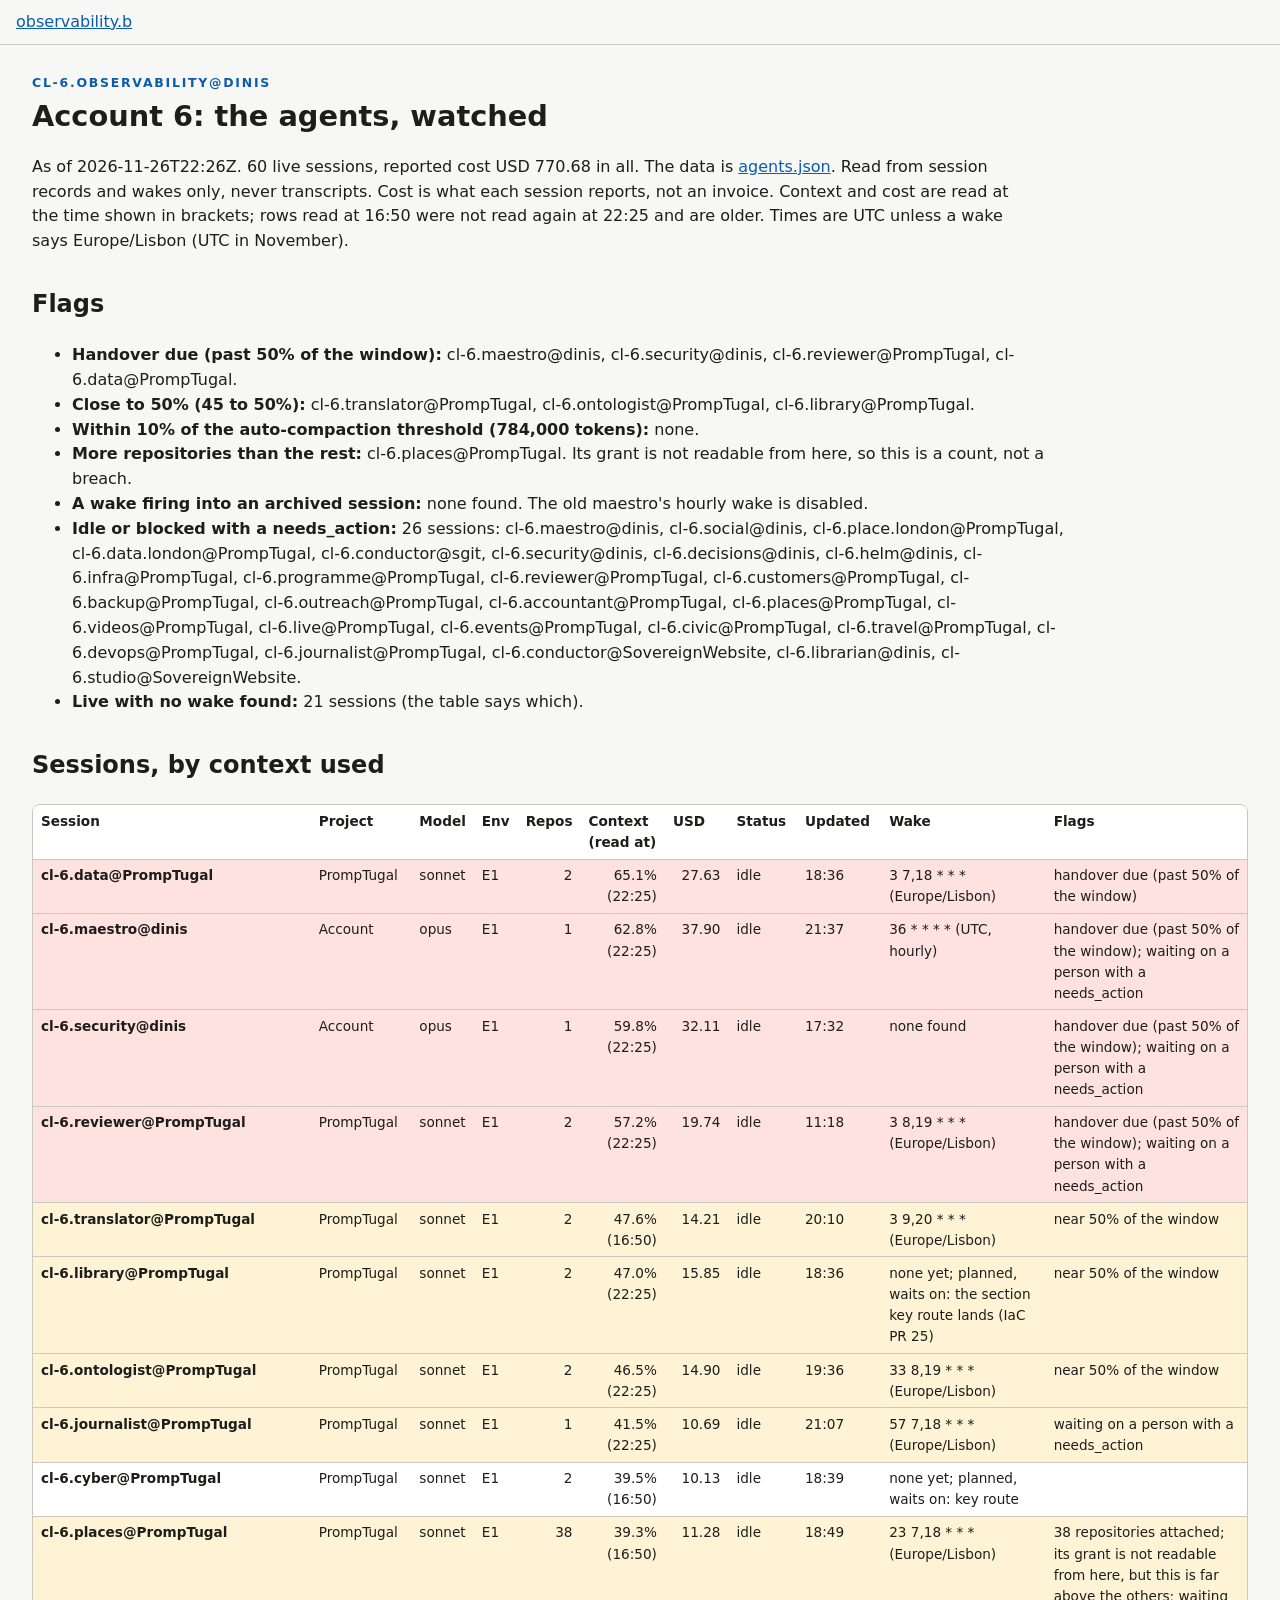
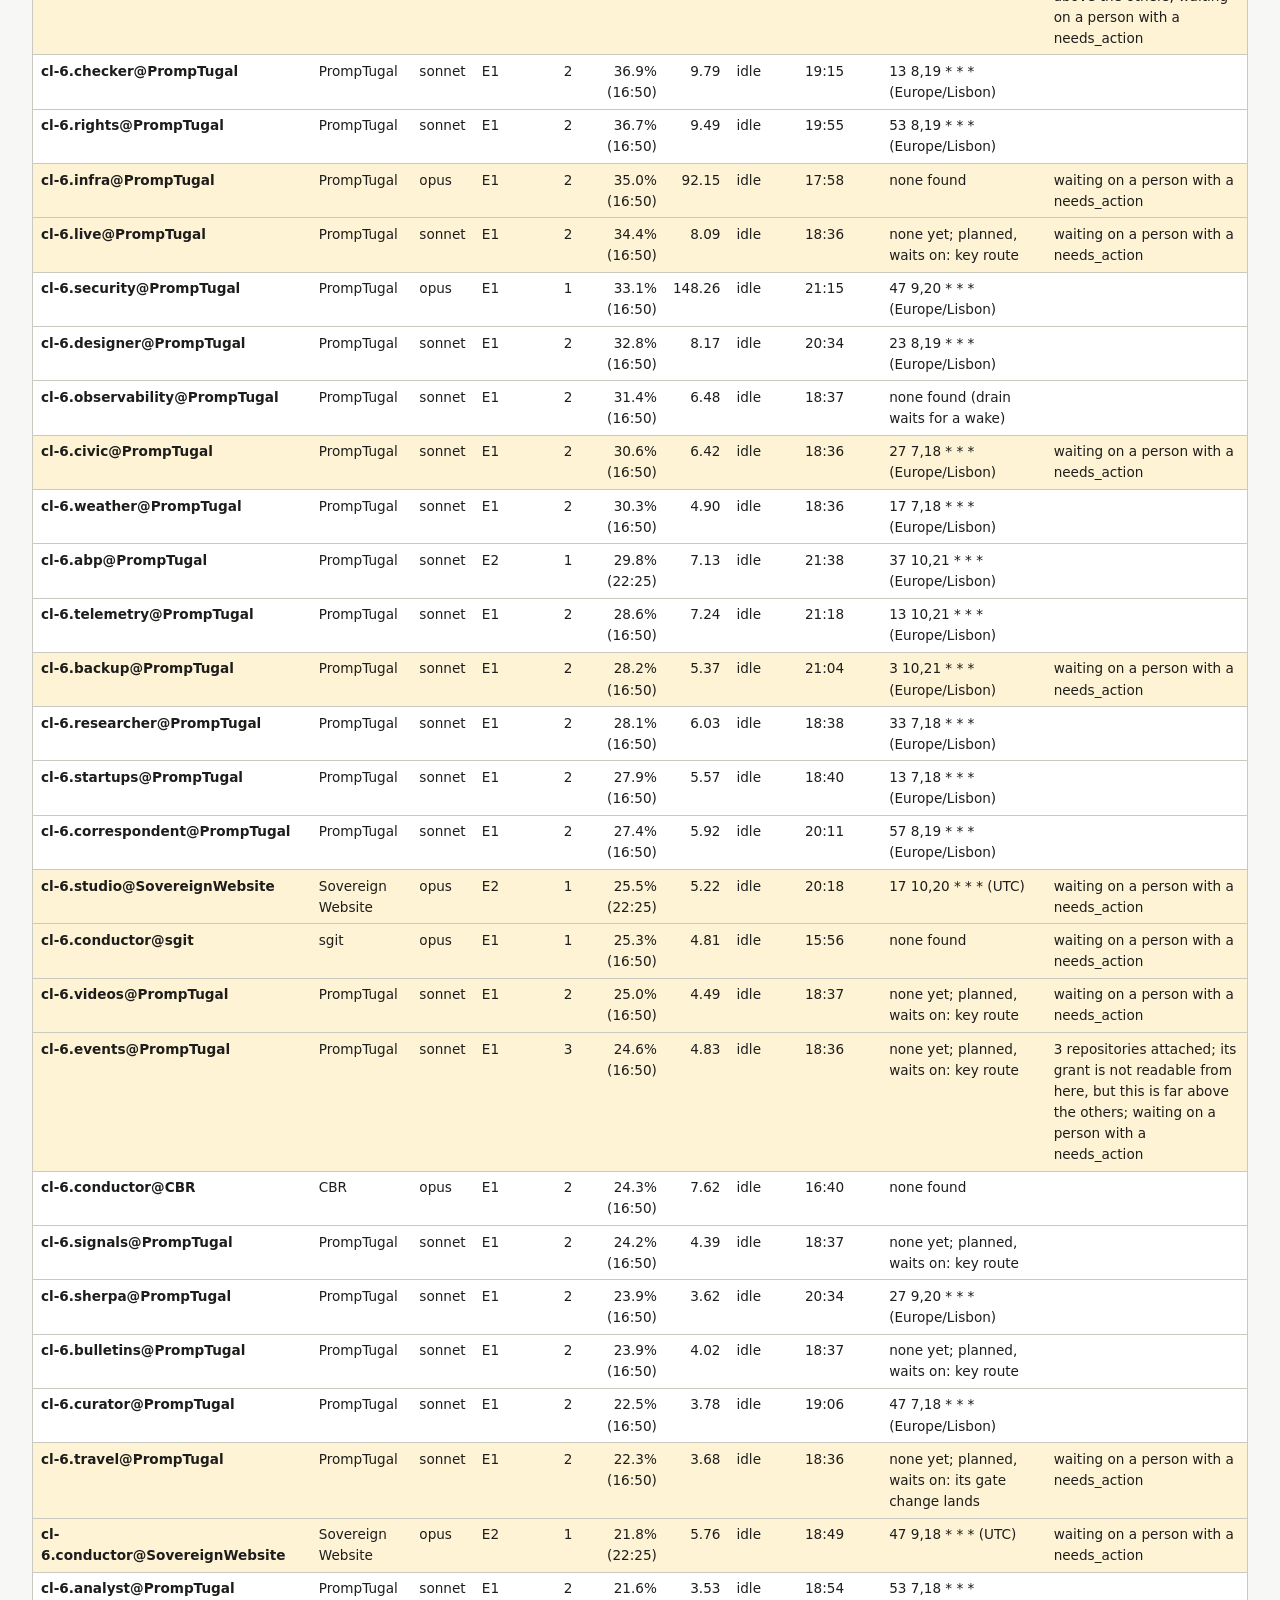
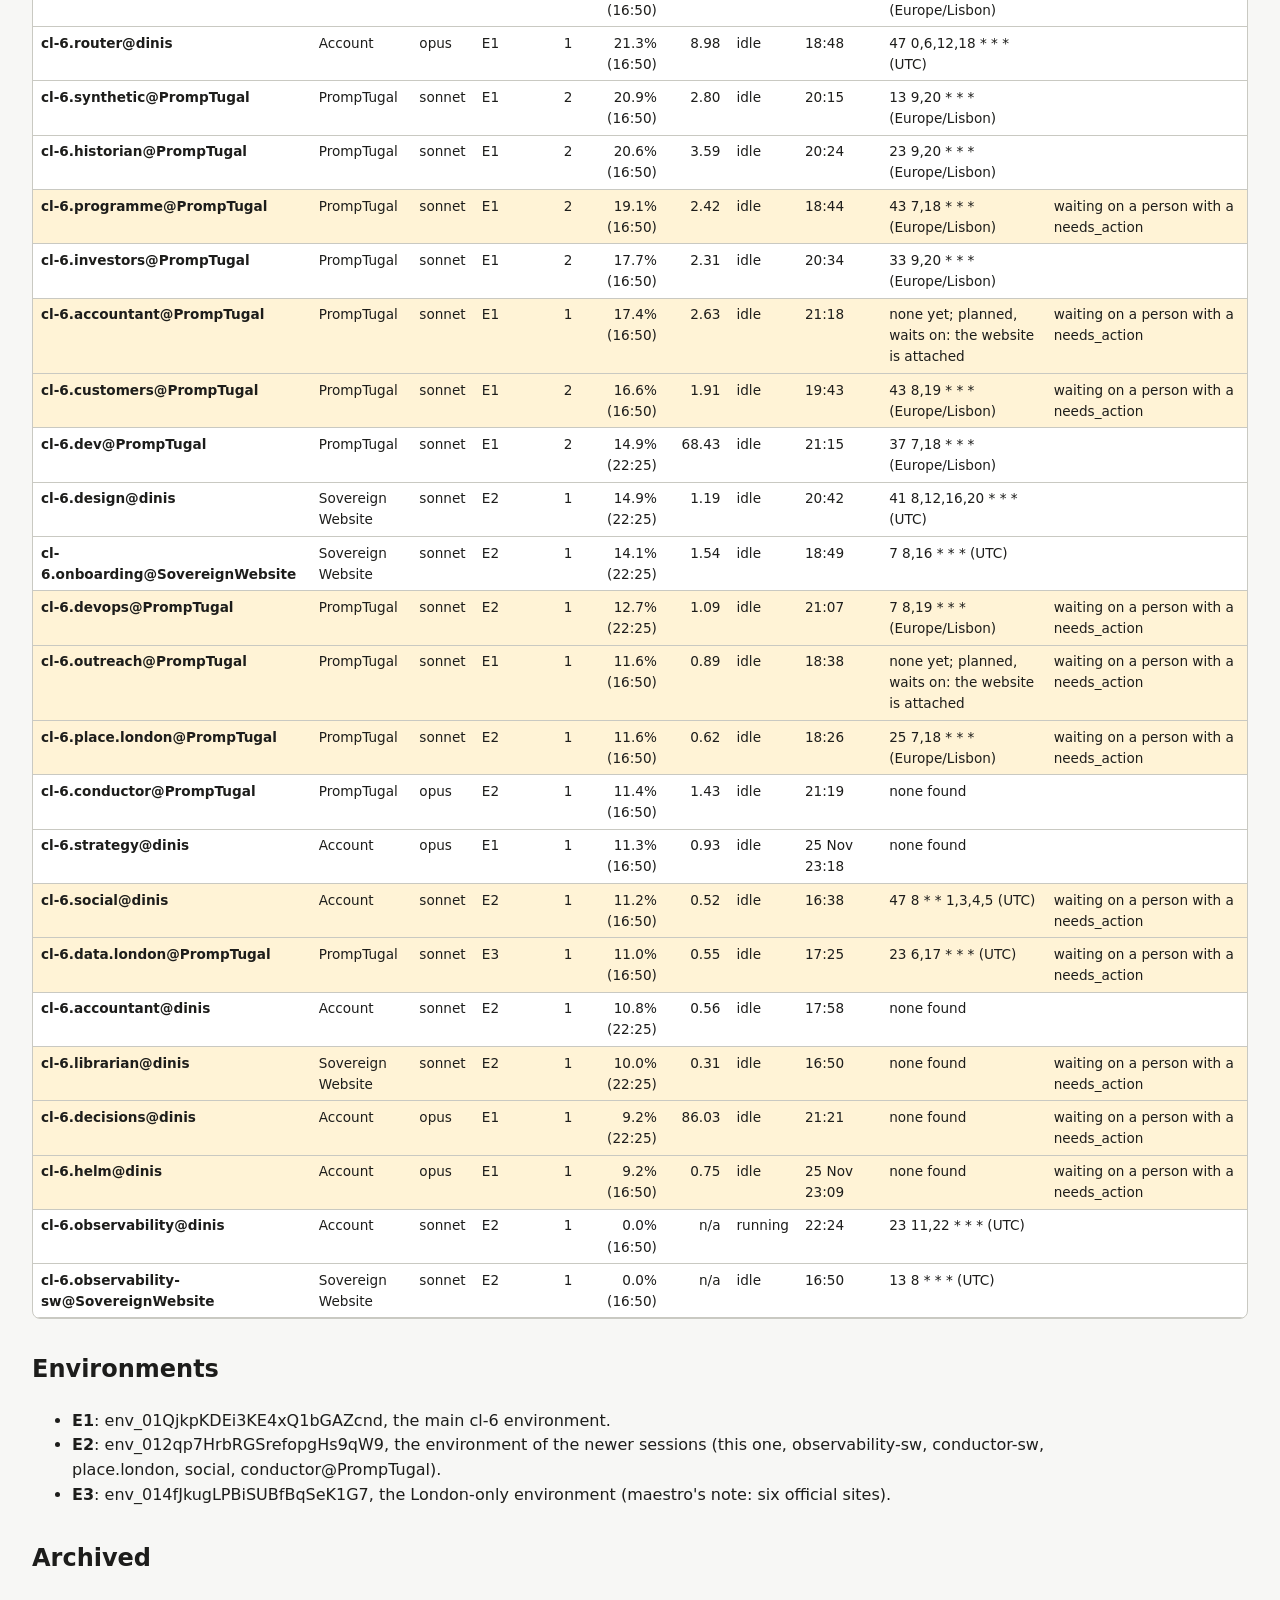
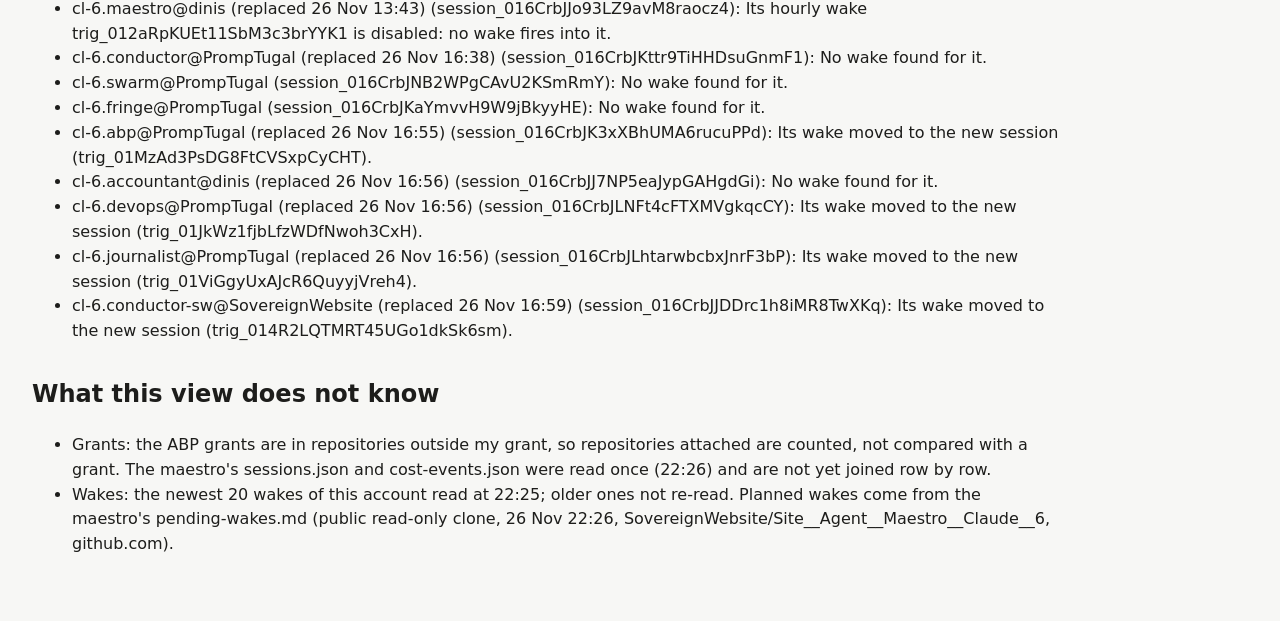
==== commit 97e9b2dd: "cl-6.observability: join the maestro's planned wakes (public read-only clone) Agent: cl-6.observabil" ====
--- a/site/factory/dinis-cruz/account-f/agents/index.html
+++ b/site/factory/dinis-cruz/account-f/agents/index.html
@@ -40,7 +40,7 @@
 <main id="main">
 <div class="mark">cl-6.observability@dinis</div>
 <h1>Account 6: the agents, watched</h1>
-<p>As of 2026-11-26T22:25Z. 60 live sessions, reported cost USD 770.68 in all. The data is <a href="../agents.json">agents.json</a>. Read from session records and wakes only, never transcripts. Cost is what each session reports, not an invoice. Context and cost are read at the time shown in brackets; rows read at 16:50 were not read again at 22:25 and are older. Times are UTC unless a wake says Europe/Lisbon (UTC in November).</p>
+<p>As of 2026-11-26T22:26Z. 60 live sessions, reported cost USD 770.68 in all. The data is <a href="../agents.json">agents.json</a>. Read from session records and wakes only, never transcripts. Cost is what each session reports, not an invoice. Context and cost are read at the time shown in brackets; rows read at 16:50 were not read again at 22:25 and are older. Times are UTC unless a wake says Europe/Lisbon (UTC in November).</p>
 <h2>Flags</h2>
 <ul>
 <li><strong>Handover due (past 50% of the window):</strong> cl-6.maestro@dinis, cl-6.security@dinis, cl-6.reviewer@PrompTugal, cl-6.data@PrompTugal.</li>
@@ -60,15 +60,15 @@
 <tr class='hot'><th scope='row'>cl-6.security@dinis</th><td>Account</td><td>opus</td><td>E1</td><td class='n'>1</td><td class='n'>59.8% (22:25)</td><td class='n'>32.11</td><td>idle</td><td>17:32</td><td>none found</td><td>handover due (past 50% of the window); waiting on a person with a needs_action</td></tr>
 <tr class='hot'><th scope='row'>cl-6.reviewer@PrompTugal</th><td>PrompTugal</td><td>sonnet</td><td>E1</td><td class='n'>2</td><td class='n'>57.2% (22:25)</td><td class='n'>19.74</td><td>idle</td><td>11:18</td><td>3 8,19 * * * (Europe/Lisbon)</td><td>handover due (past 50% of the window); waiting on a person with a needs_action</td></tr>
 <tr class='warn'><th scope='row'>cl-6.translator@PrompTugal</th><td>PrompTugal</td><td>sonnet</td><td>E1</td><td class='n'>2</td><td class='n'>47.6% (16:50)</td><td class='n'>14.21</td><td>idle</td><td>20:10</td><td>3 9,20 * * * (Europe/Lisbon)</td><td>near 50% of the window</td></tr>
-<tr class='warn'><th scope='row'>cl-6.library@PrompTugal</th><td>PrompTugal</td><td>sonnet</td><td>E1</td><td class='n'>2</td><td class='n'>47.0% (22:25)</td><td class='n'>15.85</td><td>idle</td><td>18:36</td><td>none found</td><td>near 50% of the window</td></tr>
+<tr class='warn'><th scope='row'>cl-6.library@PrompTugal</th><td>PrompTugal</td><td>sonnet</td><td>E1</td><td class='n'>2</td><td class='n'>47.0% (22:25)</td><td class='n'>15.85</td><td>idle</td><td>18:36</td><td>none yet; planned, waits on: the section key route lands (IaC PR 25)</td><td>near 50% of the window</td></tr>
 <tr class='warn'><th scope='row'>cl-6.ontologist@PrompTugal</th><td>PrompTugal</td><td>sonnet</td><td>E1</td><td class='n'>2</td><td class='n'>46.5% (22:25)</td><td class='n'>14.90</td><td>idle</td><td>19:36</td><td>33 8,19 * * * (Europe/Lisbon)</td><td>near 50% of the window</td></tr>
 <tr class='warn'><th scope='row'>cl-6.journalist@PrompTugal</th><td>PrompTugal</td><td>sonnet</td><td>E1</td><td class='n'>1</td><td class='n'>41.5% (22:25)</td><td class='n'>10.69</td><td>idle</td><td>21:07</td><td>57 7,18 * * * (Europe/Lisbon)</td><td>waiting on a person with a needs_action</td></tr>
-<tr class=''><th scope='row'>cl-6.cyber@PrompTugal</th><td>PrompTugal</td><td>sonnet</td><td>E1</td><td class='n'>2</td><td class='n'>39.5% (16:50)</td><td class='n'>10.13</td><td>idle</td><td>18:39</td><td>none found</td><td>&nbsp;</td></tr>
+<tr class=''><th scope='row'>cl-6.cyber@PrompTugal</th><td>PrompTugal</td><td>sonnet</td><td>E1</td><td class='n'>2</td><td class='n'>39.5% (16:50)</td><td class='n'>10.13</td><td>idle</td><td>18:39</td><td>none yet; planned, waits on: key route</td><td>&nbsp;</td></tr>
 <tr class='warn'><th scope='row'>cl-6.places@PrompTugal</th><td>PrompTugal</td><td>sonnet</td><td>E1</td><td class='n'>38</td><td class='n'>39.3% (16:50)</td><td class='n'>11.28</td><td>idle</td><td>18:49</td><td>23 7,18 * * * (Europe/Lisbon)</td><td>38 repositories attached; its grant is not readable from here, but this is far above the others; waiting on a person with a needs_action</td></tr>
 <tr class=''><th scope='row'>cl-6.checker@PrompTugal</th><td>PrompTugal</td><td>sonnet</td><td>E1</td><td class='n'>2</td><td class='n'>36.9% (16:50)</td><td class='n'>9.79</td><td>idle</td><td>19:15</td><td>13 8,19 * * * (Europe/Lisbon)</td><td>&nbsp;</td></tr>
 <tr class=''><th scope='row'>cl-6.rights@PrompTugal</th><td>PrompTugal</td><td>sonnet</td><td>E1</td><td class='n'>2</td><td class='n'>36.7% (16:50)</td><td class='n'>9.49</td><td>idle</td><td>19:55</td><td>53 8,19 * * * (Europe/Lisbon)</td><td>&nbsp;</td></tr>
 <tr class='warn'><th scope='row'>cl-6.infra@PrompTugal</th><td>PrompTugal</td><td>opus</td><td>E1</td><td class='n'>2</td><td class='n'>35.0% (16:50)</td><td class='n'>92.15</td><td>idle</td><td>17:58</td><td>none found</td><td>waiting on a person with a needs_action</td></tr>
-<tr class='warn'><th scope='row'>cl-6.live@PrompTugal</th><td>PrompTugal</td><td>sonnet</td><td>E1</td><td class='n'>2</td><td class='n'>34.4% (16:50)</td><td class='n'>8.09</td><td>idle</td><td>18:36</td><td>none found</td><td>waiting on a person with a needs_action</td></tr>
+<tr class='warn'><th scope='row'>cl-6.live@PrompTugal</th><td>PrompTugal</td><td>sonnet</td><td>E1</td><td class='n'>2</td><td class='n'>34.4% (16:50)</td><td class='n'>8.09</td><td>idle</td><td>18:36</td><td>none yet; planned, waits on: key route</td><td>waiting on a person with a needs_action</td></tr>
 <tr class=''><th scope='row'>cl-6.security@PrompTugal</th><td>PrompTugal</td><td>opus</td><td>E1</td><td class='n'>1</td><td class='n'>33.1% (16:50)</td><td class='n'>148.26</td><td>idle</td><td>21:15</td><td>47 9,20 * * * (Europe/Lisbon)</td><td>&nbsp;</td></tr>
 <tr class=''><th scope='row'>cl-6.designer@PrompTugal</th><td>PrompTugal</td><td>sonnet</td><td>E1</td><td class='n'>2</td><td class='n'>32.8% (16:50)</td><td class='n'>8.17</td><td>idle</td><td>20:34</td><td>23 8,19 * * * (Europe/Lisbon)</td><td>&nbsp;</td></tr>
 <tr class=''><th scope='row'>cl-6.observability@PrompTugal</th><td>PrompTugal</td><td>sonnet</td><td>E1</td><td class='n'>2</td><td class='n'>31.4% (16:50)</td><td class='n'>6.48</td><td>idle</td><td>18:37</td><td>none found (drain waits for a wake)</td><td>&nbsp;</td></tr>
@@ -82,14 +82,14 @@
 <tr class=''><th scope='row'>cl-6.correspondent@PrompTugal</th><td>PrompTugal</td><td>sonnet</td><td>E1</td><td class='n'>2</td><td class='n'>27.4% (16:50)</td><td class='n'>5.92</td><td>idle</td><td>20:11</td><td>57 8,19 * * * (Europe/Lisbon)</td><td>&nbsp;</td></tr>
 <tr class='warn'><th scope='row'>cl-6.studio@SovereignWebsite</th><td>Sovereign Website</td><td>opus</td><td>E2</td><td class='n'>1</td><td class='n'>25.5% (22:25)</td><td class='n'>5.22</td><td>idle</td><td>20:18</td><td>17 10,20 * * * (UTC)</td><td>waiting on a person with a needs_action</td></tr>
 <tr class='warn'><th scope='row'>cl-6.conductor@sgit</th><td>sgit</td><td>opus</td><td>E1</td><td class='n'>1</td><td class='n'>25.3% (16:50)</td><td class='n'>4.81</td><td>idle</td><td>15:56</td><td>none found</td><td>waiting on a person with a needs_action</td></tr>
-<tr class='warn'><th scope='row'>cl-6.videos@PrompTugal</th><td>PrompTugal</td><td>sonnet</td><td>E1</td><td class='n'>2</td><td class='n'>25.0% (16:50)</td><td class='n'>4.49</td><td>idle</td><td>18:37</td><td>none found</td><td>waiting on a person with a needs_action</td></tr>
-<tr class='warn'><th scope='row'>cl-6.events@PrompTugal</th><td>PrompTugal</td><td>sonnet</td><td>E1</td><td class='n'>3</td><td class='n'>24.6% (16:50)</td><td class='n'>4.83</td><td>idle</td><td>18:36</td><td>none found</td><td>3 repositories attached; its grant is not readable from here, but this is far above the others; waiting on a person with a needs_action</td></tr>
+<tr class='warn'><th scope='row'>cl-6.videos@PrompTugal</th><td>PrompTugal</td><td>sonnet</td><td>E1</td><td class='n'>2</td><td class='n'>25.0% (16:50)</td><td class='n'>4.49</td><td>idle</td><td>18:37</td><td>none yet; planned, waits on: key route</td><td>waiting on a person with a needs_action</td></tr>
+<tr class='warn'><th scope='row'>cl-6.events@PrompTugal</th><td>PrompTugal</td><td>sonnet</td><td>E1</td><td class='n'>3</td><td class='n'>24.6% (16:50)</td><td class='n'>4.83</td><td>idle</td><td>18:36</td><td>none yet; planned, waits on: key route</td><td>3 repositories attached; its grant is not readable from here, but this is far above the others; waiting on a person with a needs_action</td></tr>
 <tr class=''><th scope='row'>cl-6.conductor@CBR</th><td>CBR</td><td>opus</td><td>E1</td><td class='n'>2</td><td class='n'>24.3% (16:50)</td><td class='n'>7.62</td><td>idle</td><td>16:40</td><td>none found</td><td>&nbsp;</td></tr>
-<tr class=''><th scope='row'>cl-6.signals@PrompTugal</th><td>PrompTugal</td><td>sonnet</td><td>E1</td><td class='n'>2</td><td class='n'>24.2% (16:50)</td><td class='n'>4.39</td><td>idle</td><td>18:37</td><td>none found</td><td>&nbsp;</td></tr>
+<tr class=''><th scope='row'>cl-6.signals@PrompTugal</th><td>PrompTugal</td><td>sonnet</td><td>E1</td><td class='n'>2</td><td class='n'>24.2% (16:50)</td><td class='n'>4.39</td><td>idle</td><td>18:37</td><td>none yet; planned, waits on: key route</td><td>&nbsp;</td></tr>
 <tr class=''><th scope='row'>cl-6.sherpa@PrompTugal</th><td>PrompTugal</td><td>sonnet</td><td>E1</td><td class='n'>2</td><td class='n'>23.9% (16:50)</td><td class='n'>3.62</td><td>idle</td><td>20:34</td><td>27 9,20 * * * (Europe/Lisbon)</td><td>&nbsp;</td></tr>
-<tr class=''><th scope='row'>cl-6.bulletins@PrompTugal</th><td>PrompTugal</td><td>sonnet</td><td>E1</td><td class='n'>2</td><td class='n'>23.9% (16:50)</td><td class='n'>4.02</td><td>idle</td><td>18:37</td><td>none found</td><td>&nbsp;</td></tr>
+<tr class=''><th scope='row'>cl-6.bulletins@PrompTugal</th><td>PrompTugal</td><td>sonnet</td><td>E1</td><td class='n'>2</td><td class='n'>23.9% (16:50)</td><td class='n'>4.02</td><td>idle</td><td>18:37</td><td>none yet; planned, waits on: key route</td><td>&nbsp;</td></tr>
 <tr class=''><th scope='row'>cl-6.curator@PrompTugal</th><td>PrompTugal</td><td>sonnet</td><td>E1</td><td class='n'>2</td><td class='n'>22.5% (16:50)</td><td class='n'>3.78</td><td>idle</td><td>19:06</td><td>47 7,18 * * * (Europe/Lisbon)</td><td>&nbsp;</td></tr>
-<tr class='warn'><th scope='row'>cl-6.travel@PrompTugal</th><td>PrompTugal</td><td>sonnet</td><td>E1</td><td class='n'>2</td><td class='n'>22.3% (16:50)</td><td class='n'>3.68</td><td>idle</td><td>18:36</td><td>none found</td><td>waiting on a person with a needs_action</td></tr>
+<tr class='warn'><th scope='row'>cl-6.travel@PrompTugal</th><td>PrompTugal</td><td>sonnet</td><td>E1</td><td class='n'>2</td><td class='n'>22.3% (16:50)</td><td class='n'>3.68</td><td>idle</td><td>18:36</td><td>none yet; planned, waits on: its gate change lands</td><td>waiting on a person with a needs_action</td></tr>
 <tr class='warn'><th scope='row'>cl-6.conductor@SovereignWebsite</th><td>Sovereign Website</td><td>opus</td><td>E2</td><td class='n'>1</td><td class='n'>21.8% (22:25)</td><td class='n'>5.76</td><td>idle</td><td>18:49</td><td>47 9,18 * * * (UTC)</td><td>waiting on a person with a needs_action</td></tr>
 <tr class=''><th scope='row'>cl-6.analyst@PrompTugal</th><td>PrompTugal</td><td>sonnet</td><td>E1</td><td class='n'>2</td><td class='n'>21.6% (16:50)</td><td class='n'>3.53</td><td>idle</td><td>18:54</td><td>53 7,18 * * * (Europe/Lisbon)</td><td>&nbsp;</td></tr>
 <tr class=''><th scope='row'>cl-6.router@dinis</th><td>Account</td><td>opus</td><td>E1</td><td class='n'>1</td><td class='n'>21.3% (16:50)</td><td class='n'>8.98</td><td>idle</td><td>18:48</td><td>47 0,6,12,18 * * * (UTC)</td><td>&nbsp;</td></tr>
@@ -97,13 +97,13 @@
 <tr class=''><th scope='row'>cl-6.historian@PrompTugal</th><td>PrompTugal</td><td>sonnet</td><td>E1</td><td class='n'>2</td><td class='n'>20.6% (16:50)</td><td class='n'>3.59</td><td>idle</td><td>20:24</td><td>23 9,20 * * * (Europe/Lisbon)</td><td>&nbsp;</td></tr>
 <tr class='warn'><th scope='row'>cl-6.programme@PrompTugal</th><td>PrompTugal</td><td>sonnet</td><td>E1</td><td class='n'>2</td><td class='n'>19.1% (16:50)</td><td class='n'>2.42</td><td>idle</td><td>18:44</td><td>43 7,18 * * * (Europe/Lisbon)</td><td>waiting on a person with a needs_action</td></tr>
 <tr class=''><th scope='row'>cl-6.investors@PrompTugal</th><td>PrompTugal</td><td>sonnet</td><td>E1</td><td class='n'>2</td><td class='n'>17.7% (16:50)</td><td class='n'>2.31</td><td>idle</td><td>20:34</td><td>33 9,20 * * * (Europe/Lisbon)</td><td>&nbsp;</td></tr>
-<tr class='warn'><th scope='row'>cl-6.accountant@PrompTugal</th><td>PrompTugal</td><td>sonnet</td><td>E1</td><td class='n'>1</td><td class='n'>17.4% (16:50)</td><td class='n'>2.63</td><td>idle</td><td>21:18</td><td>none found</td><td>waiting on a person with a needs_action</td></tr>
+<tr class='warn'><th scope='row'>cl-6.accountant@PrompTugal</th><td>PrompTugal</td><td>sonnet</td><td>E1</td><td class='n'>1</td><td class='n'>17.4% (16:50)</td><td class='n'>2.63</td><td>idle</td><td>21:18</td><td>none yet; planned, waits on: the website is attached</td><td>waiting on a person with a needs_action</td></tr>
 <tr class='warn'><th scope='row'>cl-6.customers@PrompTugal</th><td>PrompTugal</td><td>sonnet</td><td>E1</td><td class='n'>2</td><td class='n'>16.6% (16:50)</td><td class='n'>1.91</td><td>idle</td><td>19:43</td><td>43 8,19 * * * (Europe/Lisbon)</td><td>waiting on a person with a needs_action</td></tr>
 <tr class=''><th scope='row'>cl-6.dev@PrompTugal</th><td>PrompTugal</td><td>sonnet</td><td>E1</td><td class='n'>2</td><td class='n'>14.9% (22:25)</td><td class='n'>68.43</td><td>idle</td><td>21:15</td><td>37 7,18 * * * (Europe/Lisbon)</td><td>&nbsp;</td></tr>
 <tr class=''><th scope='row'>cl-6.design@dinis</th><td>Sovereign Website</td><td>sonnet</td><td>E2</td><td class='n'>1</td><td class='n'>14.9% (22:25)</td><td class='n'>1.19</td><td>idle</td><td>20:42</td><td>41 8,12,16,20 * * * (UTC)</td><td>&nbsp;</td></tr>
 <tr class=''><th scope='row'>cl-6.onboarding@SovereignWebsite</th><td>Sovereign Website</td><td>sonnet</td><td>E2</td><td class='n'>1</td><td class='n'>14.1% (22:25)</td><td class='n'>1.54</td><td>idle</td><td>18:49</td><td>7 8,16 * * * (UTC)</td><td>&nbsp;</td></tr>
 <tr class='warn'><th scope='row'>cl-6.devops@PrompTugal</th><td>PrompTugal</td><td>sonnet</td><td>E2</td><td class='n'>1</td><td class='n'>12.7% (22:25)</td><td class='n'>1.09</td><td>idle</td><td>21:07</td><td>7 8,19 * * * (Europe/Lisbon)</td><td>waiting on a person with a needs_action</td></tr>
-<tr class='warn'><th scope='row'>cl-6.outreach@PrompTugal</th><td>PrompTugal</td><td>sonnet</td><td>E1</td><td class='n'>1</td><td class='n'>11.6% (16:50)</td><td class='n'>0.89</td><td>idle</td><td>18:38</td><td>none found</td><td>waiting on a person with a needs_action</td></tr>
+<tr class='warn'><th scope='row'>cl-6.outreach@PrompTugal</th><td>PrompTugal</td><td>sonnet</td><td>E1</td><td class='n'>1</td><td class='n'>11.6% (16:50)</td><td class='n'>0.89</td><td>idle</td><td>18:38</td><td>none yet; planned, waits on: the website is attached</td><td>waiting on a person with a needs_action</td></tr>
 <tr class='warn'><th scope='row'>cl-6.place.london@PrompTugal</th><td>PrompTugal</td><td>sonnet</td><td>E2</td><td class='n'>1</td><td class='n'>11.6% (16:50)</td><td class='n'>0.62</td><td>idle</td><td>18:26</td><td>25 7,18 * * * (Europe/Lisbon)</td><td>waiting on a person with a needs_action</td></tr>
 <tr class=''><th scope='row'>cl-6.conductor@PrompTugal</th><td>PrompTugal</td><td>opus</td><td>E2</td><td class='n'>1</td><td class='n'>11.4% (16:50)</td><td class='n'>1.43</td><td>idle</td><td>21:19</td><td>none found</td><td>&nbsp;</td></tr>
 <tr class=''><th scope='row'>cl-6.strategy@dinis</th><td>Account</td><td>opus</td><td>E1</td><td class='n'>1</td><td class='n'>11.3% (16:50)</td><td class='n'>0.93</td><td>idle</td><td>25 Nov 23:18</td><td>none found</td><td>&nbsp;</td></tr>
@@ -121,7 +121,7 @@
 <h2>Archived</h2>
 <ul><li>cl-6.maestro@dinis (replaced 26 Nov 13:43) (session_016CrbJJo93LZ9avM8raocz4): Its hourly wake trig_012aRpKUEt11SbM3c3brYYK1 is disabled: no wake fires into it.</li><li>cl-6.conductor@PrompTugal (replaced 26 Nov 16:38) (session_016CrbJKttr9TiHHDsuGnmF1): No wake found for it.</li><li>cl-6.swarm@PrompTugal (session_016CrbJNB2WPgCAvU2KSmRmY): No wake found for it.</li><li>cl-6.fringe@PrompTugal (session_016CrbJKaYmvvH9W9jBkyyHE): No wake found for it.</li><li>cl-6.abp@PrompTugal (replaced 26 Nov 16:55) (session_016CrbJK3xXBhUMA6rucuPPd): Its wake moved to the new session (trig_01MzAd3PsDG8FtCVSxpCyCHT).</li><li>cl-6.accountant@dinis (replaced 26 Nov 16:56) (session_016CrbJJ7NP5eaJypGAHgdGi): No wake found for it.</li><li>cl-6.devops@PrompTugal (replaced 26 Nov 16:56) (session_016CrbJLNFt4cFTXMVgkqcCY): Its wake moved to the new session (trig_01JkWz1fjbLfzWDfNwoh3CxH).</li><li>cl-6.journalist@PrompTugal (replaced 26 Nov 16:56) (session_016CrbJLhtarwbcbxJnrF3bP): Its wake moved to the new session (trig_01ViGgyUxAJcR6QuyyjVreh4).</li><li>cl-6.conductor-sw@SovereignWebsite (replaced 26 Nov 16:59) (session_016CrbJJDDrc1h8iMR8TwXKq): Its wake moved to the new session (trig_014R2LQTMRT45UGo1dkSk6sm).</li></ul>
 <h2>What this view does not know</h2>
-<ul><li>Grants: the maestro&#x27;s sessions.json and the ABP grants are in repositories this session may not read (grant: this repository only), so repositories attached are counted, not compared with a grant.</li><li>Wakes: only triggers visible to this account are listed; the maestro&#x27;s pending-wakes.md was not read.</li></ul>
+<ul><li>Grants: the ABP grants are in repositories outside my grant, so repositories attached are counted, not compared with a grant. The maestro&#x27;s sessions.json and cost-events.json were read once (22:26) and are not yet joined row by row.</li><li>Wakes: the newest 20 wakes of this account read at 22:25; older ones not re-read. Planned wakes come from the maestro&#x27;s pending-wakes.md (public read-only clone, 26 Nov 22:26, SovereignWebsite/Site__Agent__Maestro__Claude__6, github.com).</li></ul>
 </main>
 </body>
 </html>
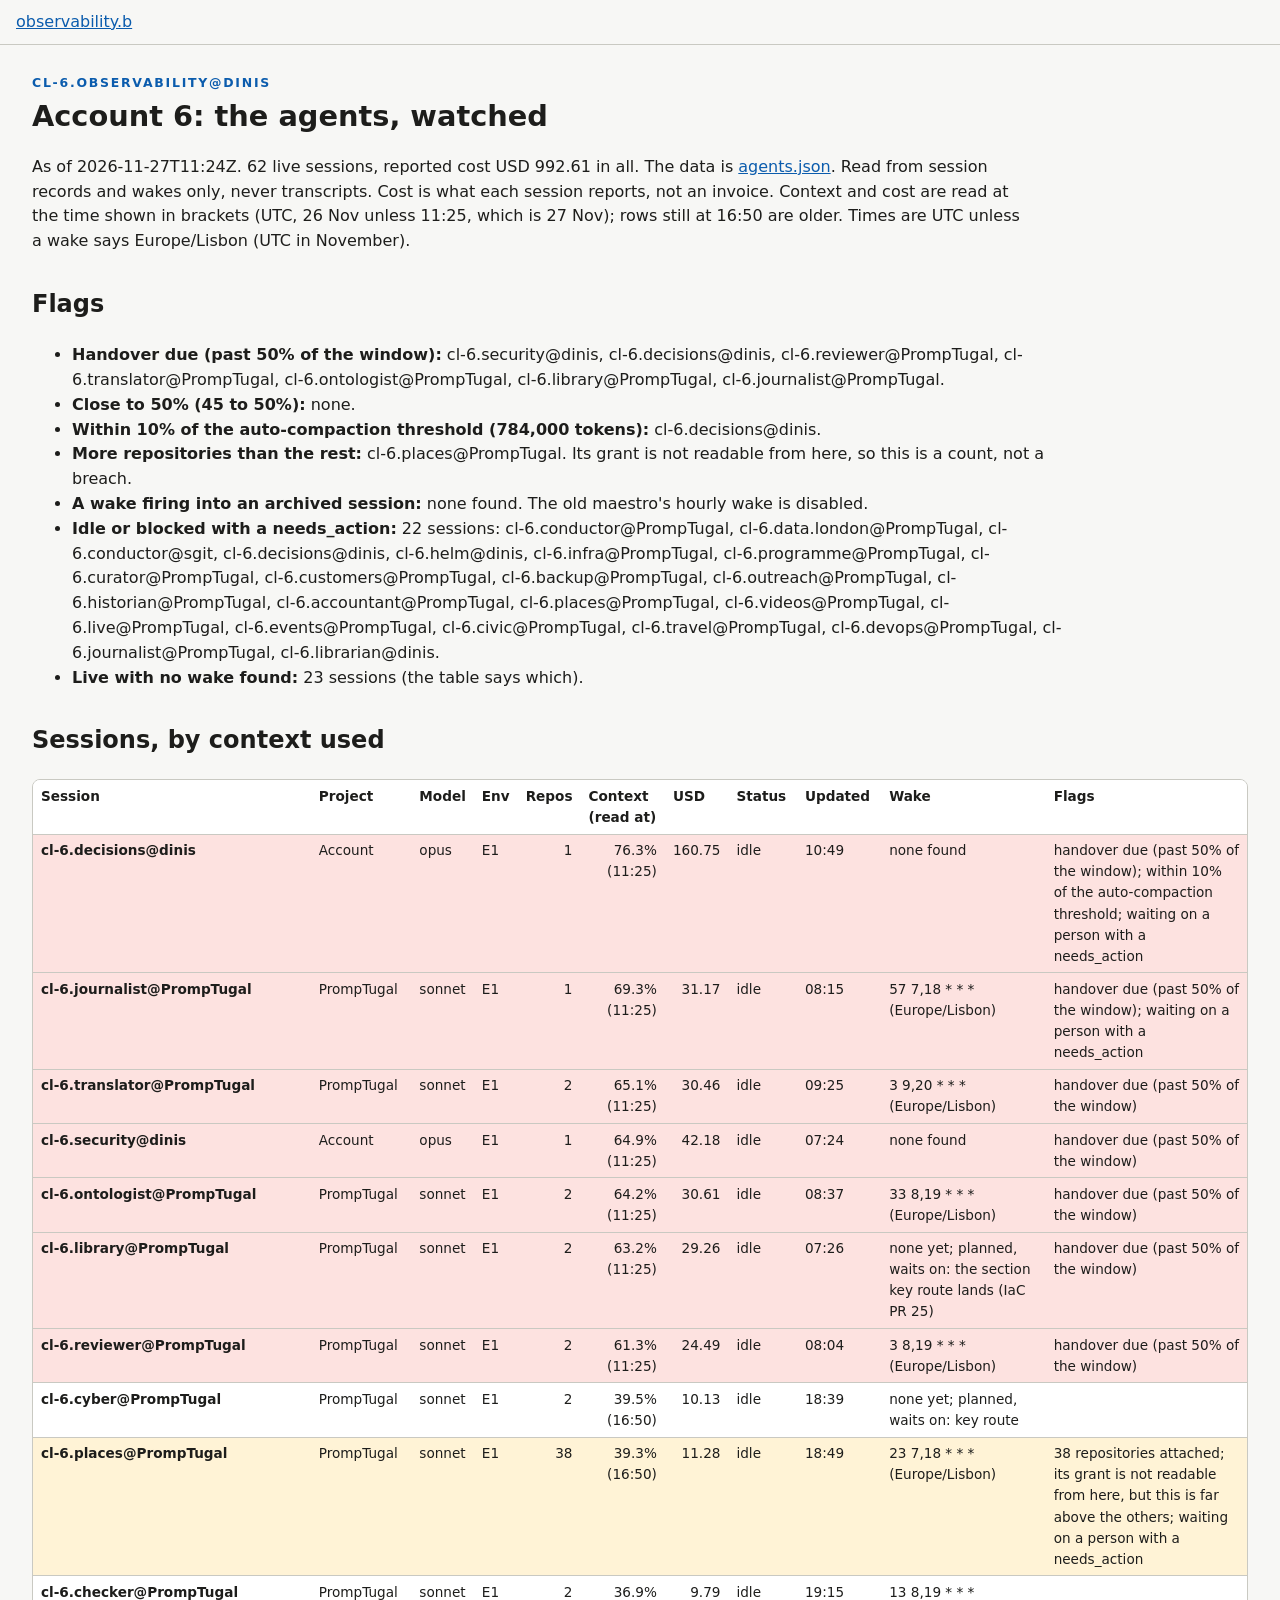
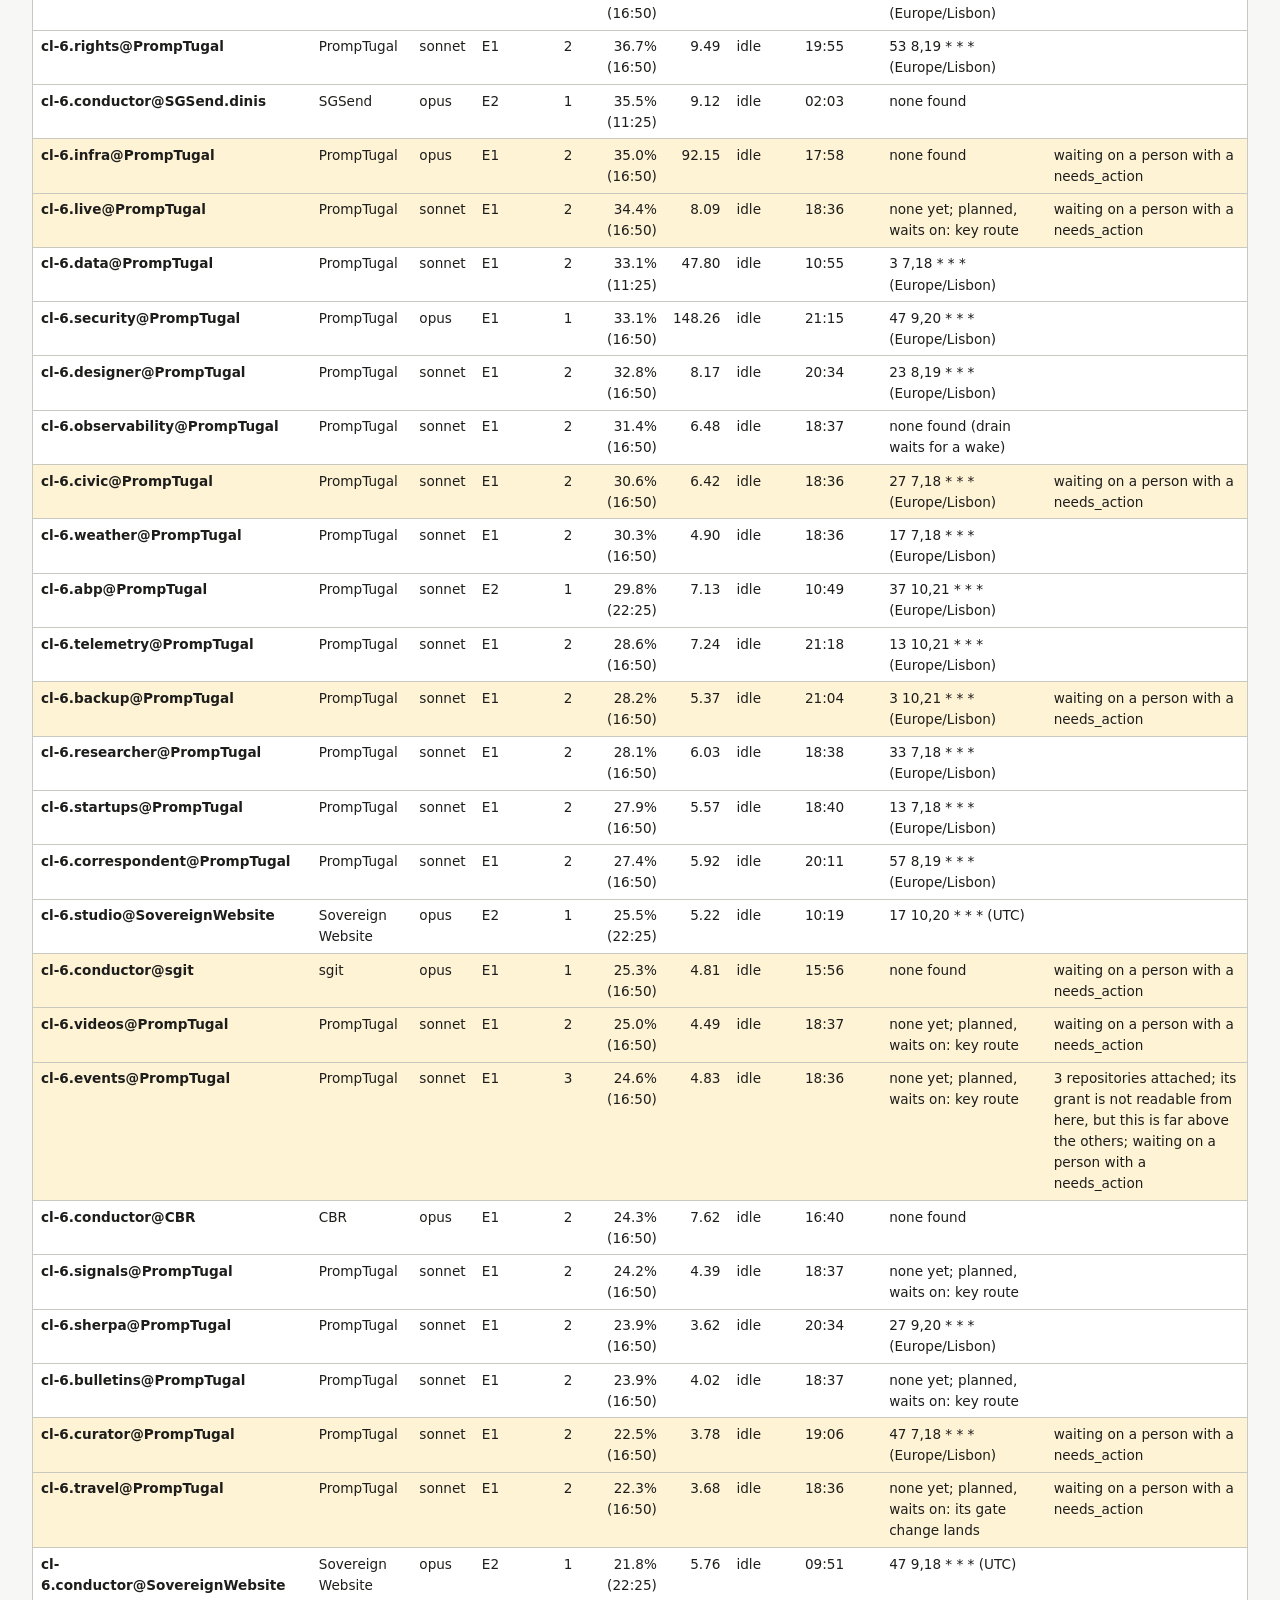
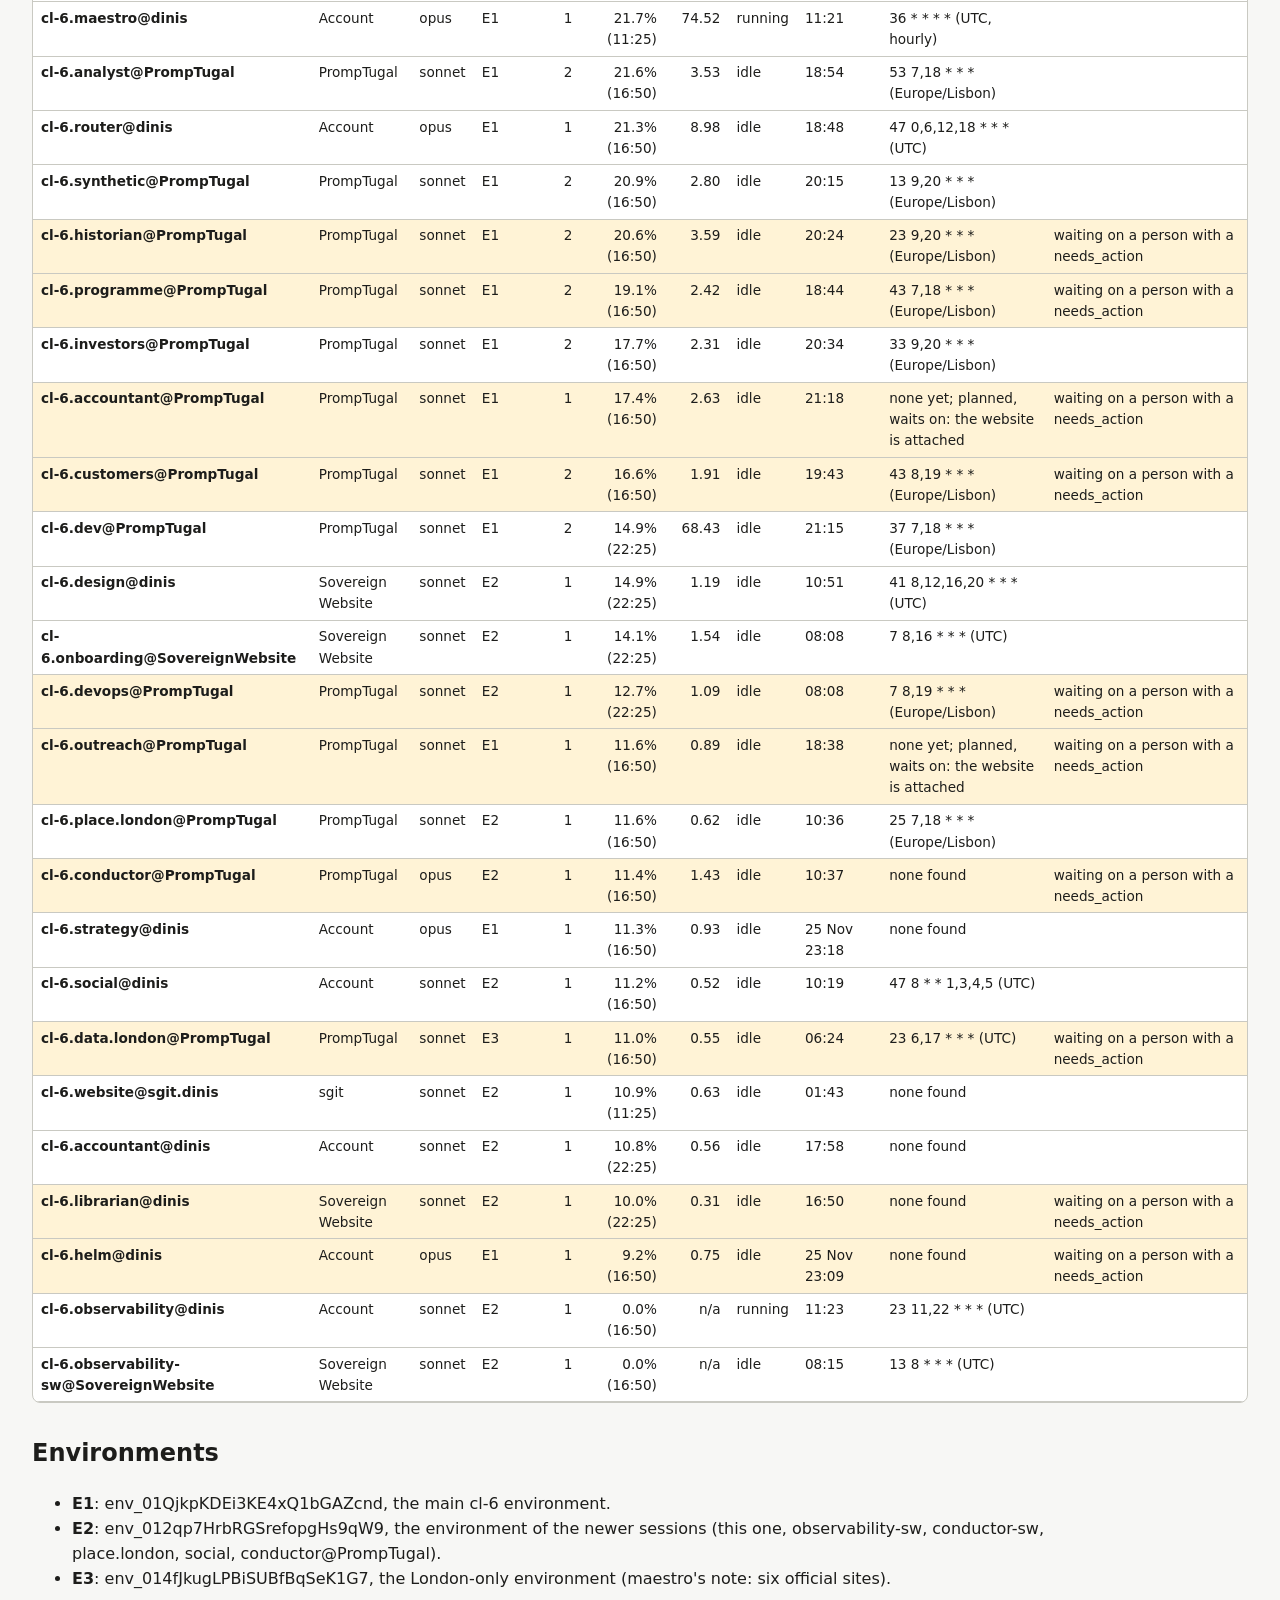
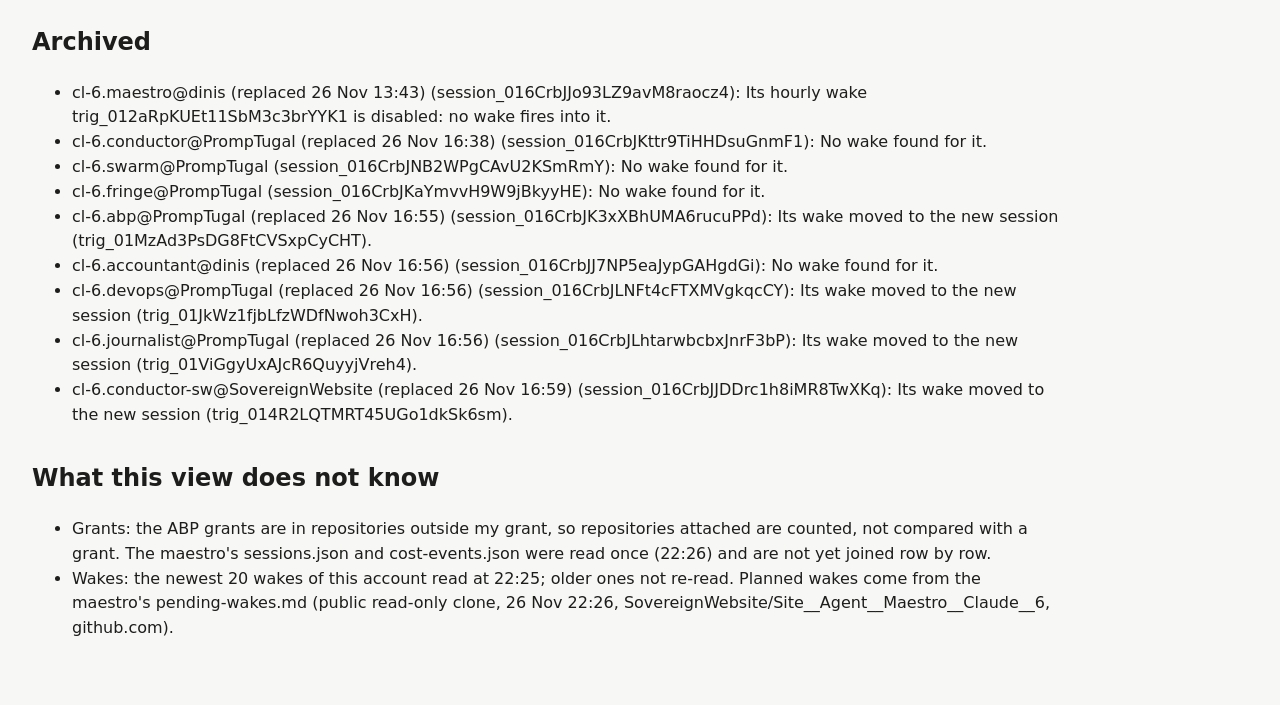
==== commit ec391d16: "cl-6.observability: 11:23 wake, agents view refreshed Agent: cl-6.observability@dinis Claude-Session" ====
--- a/site/factory/dinis-cruz/account-f/agents/index.html
+++ b/site/factory/dinis-cruz/account-f/agents/index.html
@@ -40,47 +40,48 @@
 <main id="main">
 <div class="mark">cl-6.observability@dinis</div>
 <h1>Account 6: the agents, watched</h1>
-<p>As of 2026-11-26T22:26Z. 60 live sessions, reported cost USD 770.68 in all. The data is <a href="../agents.json">agents.json</a>. Read from session records and wakes only, never transcripts. Cost is what each session reports, not an invoice. Context and cost are read at the time shown in brackets; rows read at 16:50 were not read again at 22:25 and are older. Times are UTC unless a wake says Europe/Lisbon (UTC in November).</p>
+<p>As of 2026-11-27T11:24Z. 62 live sessions, reported cost USD 992.61 in all. The data is <a href="../agents.json">agents.json</a>. Read from session records and wakes only, never transcripts. Cost is what each session reports, not an invoice. Context and cost are read at the time shown in brackets (UTC, 26 Nov unless 11:25, which is 27 Nov); rows still at 16:50 are older. Times are UTC unless a wake says Europe/Lisbon (UTC in November).</p>
 <h2>Flags</h2>
 <ul>
-<li><strong>Handover due (past 50% of the window):</strong> cl-6.maestro@dinis, cl-6.security@dinis, cl-6.reviewer@PrompTugal, cl-6.data@PrompTugal.</li>
-<li><strong>Close to 50% (45 to 50%):</strong> cl-6.translator@PrompTugal, cl-6.ontologist@PrompTugal, cl-6.library@PrompTugal.</li>
-<li><strong>Within 10% of the auto-compaction threshold (784,000 tokens):</strong> none.</li>
+<li><strong>Handover due (past 50% of the window):</strong> cl-6.security@dinis, cl-6.decisions@dinis, cl-6.reviewer@PrompTugal, cl-6.translator@PrompTugal, cl-6.ontologist@PrompTugal, cl-6.library@PrompTugal, cl-6.journalist@PrompTugal.</li>
+<li><strong>Close to 50% (45 to 50%):</strong> none.</li>
+<li><strong>Within 10% of the auto-compaction threshold (784,000 tokens):</strong> cl-6.decisions@dinis.</li>
 <li><strong>More repositories than the rest:</strong> cl-6.places@PrompTugal. Its grant is not readable from here, so this is a count, not a breach.</li>
 <li><strong>A wake firing into an archived session:</strong> none found. The old maestro's hourly wake is disabled.</li>
-<li><strong>Idle or blocked with a needs_action:</strong> 26 sessions: cl-6.maestro@dinis, cl-6.social@dinis, cl-6.place.london@PrompTugal, cl-6.data.london@PrompTugal, cl-6.conductor@sgit, cl-6.security@dinis, cl-6.decisions@dinis, cl-6.helm@dinis, cl-6.infra@PrompTugal, cl-6.programme@PrompTugal, cl-6.reviewer@PrompTugal, cl-6.customers@PrompTugal, cl-6.backup@PrompTugal, cl-6.outreach@PrompTugal, cl-6.accountant@PrompTugal, cl-6.places@PrompTugal, cl-6.videos@PrompTugal, cl-6.live@PrompTugal, cl-6.events@PrompTugal, cl-6.civic@PrompTugal, cl-6.travel@PrompTugal, cl-6.devops@PrompTugal, cl-6.journalist@PrompTugal, cl-6.conductor@SovereignWebsite, cl-6.librarian@dinis, cl-6.studio@SovereignWebsite.</li>
-<li><strong>Live with no wake found:</strong> 21 sessions (the table says which).</li>
+<li><strong>Idle or blocked with a needs_action:</strong> 22 sessions: cl-6.conductor@PrompTugal, cl-6.data.london@PrompTugal, cl-6.conductor@sgit, cl-6.decisions@dinis, cl-6.helm@dinis, cl-6.infra@PrompTugal, cl-6.programme@PrompTugal, cl-6.curator@PrompTugal, cl-6.customers@PrompTugal, cl-6.backup@PrompTugal, cl-6.outreach@PrompTugal, cl-6.historian@PrompTugal, cl-6.accountant@PrompTugal, cl-6.places@PrompTugal, cl-6.videos@PrompTugal, cl-6.live@PrompTugal, cl-6.events@PrompTugal, cl-6.civic@PrompTugal, cl-6.travel@PrompTugal, cl-6.devops@PrompTugal, cl-6.journalist@PrompTugal, cl-6.librarian@dinis.</li>
+<li><strong>Live with no wake found:</strong> 23 sessions (the table says which).</li>
 </ul>
 <h2>Sessions, by context used</h2>
 <div class="wrap" tabindex="0" role="region" aria-label="Sessions table"><table>
 <thead><tr><th scope="col">Session</th><th scope="col">Project</th><th scope="col">Model</th><th scope="col">Env</th><th scope="col">Repos</th><th scope="col">Context (read at)</th><th scope="col">USD</th><th scope="col">Status</th><th scope="col">Updated</th><th scope="col">Wake</th><th scope="col">Flags</th></tr></thead>
 <tbody>
-<tr class='hot'><th scope='row'>cl-6.data@PrompTugal</th><td>PrompTugal</td><td>sonnet</td><td>E1</td><td class='n'>2</td><td class='n'>65.1% (22:25)</td><td class='n'>27.63</td><td>idle</td><td>18:36</td><td>3 7,18 * * * (Europe/Lisbon)</td><td>handover due (past 50% of the window)</td></tr>
-<tr class='hot'><th scope='row'>cl-6.maestro@dinis</th><td>Account</td><td>opus</td><td>E1</td><td class='n'>1</td><td class='n'>62.8% (22:25)</td><td class='n'>37.90</td><td>idle</td><td>21:37</td><td>36 * * * * (UTC, hourly)</td><td>handover due (past 50% of the window); waiting on a person with a needs_action</td></tr>
-<tr class='hot'><th scope='row'>cl-6.security@dinis</th><td>Account</td><td>opus</td><td>E1</td><td class='n'>1</td><td class='n'>59.8% (22:25)</td><td class='n'>32.11</td><td>idle</td><td>17:32</td><td>none found</td><td>handover due (past 50% of the window); waiting on a person with a needs_action</td></tr>
-<tr class='hot'><th scope='row'>cl-6.reviewer@PrompTugal</th><td>PrompTugal</td><td>sonnet</td><td>E1</td><td class='n'>2</td><td class='n'>57.2% (22:25)</td><td class='n'>19.74</td><td>idle</td><td>11:18</td><td>3 8,19 * * * (Europe/Lisbon)</td><td>handover due (past 50% of the window); waiting on a person with a needs_action</td></tr>
-<tr class='warn'><th scope='row'>cl-6.translator@PrompTugal</th><td>PrompTugal</td><td>sonnet</td><td>E1</td><td class='n'>2</td><td class='n'>47.6% (16:50)</td><td class='n'>14.21</td><td>idle</td><td>20:10</td><td>3 9,20 * * * (Europe/Lisbon)</td><td>near 50% of the window</td></tr>
-<tr class='warn'><th scope='row'>cl-6.library@PrompTugal</th><td>PrompTugal</td><td>sonnet</td><td>E1</td><td class='n'>2</td><td class='n'>47.0% (22:25)</td><td class='n'>15.85</td><td>idle</td><td>18:36</td><td>none yet; planned, waits on: the section key route lands (IaC PR 25)</td><td>near 50% of the window</td></tr>
-<tr class='warn'><th scope='row'>cl-6.ontologist@PrompTugal</th><td>PrompTugal</td><td>sonnet</td><td>E1</td><td class='n'>2</td><td class='n'>46.5% (22:25)</td><td class='n'>14.90</td><td>idle</td><td>19:36</td><td>33 8,19 * * * (Europe/Lisbon)</td><td>near 50% of the window</td></tr>
-<tr class='warn'><th scope='row'>cl-6.journalist@PrompTugal</th><td>PrompTugal</td><td>sonnet</td><td>E1</td><td class='n'>1</td><td class='n'>41.5% (22:25)</td><td class='n'>10.69</td><td>idle</td><td>21:07</td><td>57 7,18 * * * (Europe/Lisbon)</td><td>waiting on a person with a needs_action</td></tr>
+<tr class='hot'><th scope='row'>cl-6.decisions@dinis</th><td>Account</td><td>opus</td><td>E1</td><td class='n'>1</td><td class='n'>76.3% (11:25)</td><td class='n'>160.75</td><td>idle</td><td>10:49</td><td>none found</td><td>handover due (past 50% of the window); within 10% of the auto-compaction threshold; waiting on a person with a needs_action</td></tr>
+<tr class='hot'><th scope='row'>cl-6.journalist@PrompTugal</th><td>PrompTugal</td><td>sonnet</td><td>E1</td><td class='n'>1</td><td class='n'>69.3% (11:25)</td><td class='n'>31.17</td><td>idle</td><td>08:15</td><td>57 7,18 * * * (Europe/Lisbon)</td><td>handover due (past 50% of the window); waiting on a person with a needs_action</td></tr>
+<tr class='hot'><th scope='row'>cl-6.translator@PrompTugal</th><td>PrompTugal</td><td>sonnet</td><td>E1</td><td class='n'>2</td><td class='n'>65.1% (11:25)</td><td class='n'>30.46</td><td>idle</td><td>09:25</td><td>3 9,20 * * * (Europe/Lisbon)</td><td>handover due (past 50% of the window)</td></tr>
+<tr class='hot'><th scope='row'>cl-6.security@dinis</th><td>Account</td><td>opus</td><td>E1</td><td class='n'>1</td><td class='n'>64.9% (11:25)</td><td class='n'>42.18</td><td>idle</td><td>07:24</td><td>none found</td><td>handover due (past 50% of the window)</td></tr>
+<tr class='hot'><th scope='row'>cl-6.ontologist@PrompTugal</th><td>PrompTugal</td><td>sonnet</td><td>E1</td><td class='n'>2</td><td class='n'>64.2% (11:25)</td><td class='n'>30.61</td><td>idle</td><td>08:37</td><td>33 8,19 * * * (Europe/Lisbon)</td><td>handover due (past 50% of the window)</td></tr>
+<tr class='hot'><th scope='row'>cl-6.library@PrompTugal</th><td>PrompTugal</td><td>sonnet</td><td>E1</td><td class='n'>2</td><td class='n'>63.2% (11:25)</td><td class='n'>29.26</td><td>idle</td><td>07:26</td><td>none yet; planned, waits on: the section key route lands (IaC PR 25)</td><td>handover due (past 50% of the window)</td></tr>
+<tr class='hot'><th scope='row'>cl-6.reviewer@PrompTugal</th><td>PrompTugal</td><td>sonnet</td><td>E1</td><td class='n'>2</td><td class='n'>61.3% (11:25)</td><td class='n'>24.49</td><td>idle</td><td>08:04</td><td>3 8,19 * * * (Europe/Lisbon)</td><td>handover due (past 50% of the window)</td></tr>
 <tr class=''><th scope='row'>cl-6.cyber@PrompTugal</th><td>PrompTugal</td><td>sonnet</td><td>E1</td><td class='n'>2</td><td class='n'>39.5% (16:50)</td><td class='n'>10.13</td><td>idle</td><td>18:39</td><td>none yet; planned, waits on: key route</td><td>&nbsp;</td></tr>
 <tr class='warn'><th scope='row'>cl-6.places@PrompTugal</th><td>PrompTugal</td><td>sonnet</td><td>E1</td><td class='n'>38</td><td class='n'>39.3% (16:50)</td><td class='n'>11.28</td><td>idle</td><td>18:49</td><td>23 7,18 * * * (Europe/Lisbon)</td><td>38 repositories attached; its grant is not readable from here, but this is far above the others; waiting on a person with a needs_action</td></tr>
 <tr class=''><th scope='row'>cl-6.checker@PrompTugal</th><td>PrompTugal</td><td>sonnet</td><td>E1</td><td class='n'>2</td><td class='n'>36.9% (16:50)</td><td class='n'>9.79</td><td>idle</td><td>19:15</td><td>13 8,19 * * * (Europe/Lisbon)</td><td>&nbsp;</td></tr>
 <tr class=''><th scope='row'>cl-6.rights@PrompTugal</th><td>PrompTugal</td><td>sonnet</td><td>E1</td><td class='n'>2</td><td class='n'>36.7% (16:50)</td><td class='n'>9.49</td><td>idle</td><td>19:55</td><td>53 8,19 * * * (Europe/Lisbon)</td><td>&nbsp;</td></tr>
+<tr class=''><th scope='row'>cl-6.conductor@SGSend.dinis</th><td>SGSend</td><td>opus</td><td>E2</td><td class='n'>1</td><td class='n'>35.5% (11:25)</td><td class='n'>9.12</td><td>idle</td><td>02:03</td><td>none found</td><td>&nbsp;</td></tr>
 <tr class='warn'><th scope='row'>cl-6.infra@PrompTugal</th><td>PrompTugal</td><td>opus</td><td>E1</td><td class='n'>2</td><td class='n'>35.0% (16:50)</td><td class='n'>92.15</td><td>idle</td><td>17:58</td><td>none found</td><td>waiting on a person with a needs_action</td></tr>
 <tr class='warn'><th scope='row'>cl-6.live@PrompTugal</th><td>PrompTugal</td><td>sonnet</td><td>E1</td><td class='n'>2</td><td class='n'>34.4% (16:50)</td><td class='n'>8.09</td><td>idle</td><td>18:36</td><td>none yet; planned, waits on: key route</td><td>waiting on a person with a needs_action</td></tr>
+<tr class=''><th scope='row'>cl-6.data@PrompTugal</th><td>PrompTugal</td><td>sonnet</td><td>E1</td><td class='n'>2</td><td class='n'>33.1% (11:25)</td><td class='n'>47.80</td><td>idle</td><td>10:55</td><td>3 7,18 * * * (Europe/Lisbon)</td><td>&nbsp;</td></tr>
 <tr class=''><th scope='row'>cl-6.security@PrompTugal</th><td>PrompTugal</td><td>opus</td><td>E1</td><td class='n'>1</td><td class='n'>33.1% (16:50)</td><td class='n'>148.26</td><td>idle</td><td>21:15</td><td>47 9,20 * * * (Europe/Lisbon)</td><td>&nbsp;</td></tr>
 <tr class=''><th scope='row'>cl-6.designer@PrompTugal</th><td>PrompTugal</td><td>sonnet</td><td>E1</td><td class='n'>2</td><td class='n'>32.8% (16:50)</td><td class='n'>8.17</td><td>idle</td><td>20:34</td><td>23 8,19 * * * (Europe/Lisbon)</td><td>&nbsp;</td></tr>
 <tr class=''><th scope='row'>cl-6.observability@PrompTugal</th><td>PrompTugal</td><td>sonnet</td><td>E1</td><td class='n'>2</td><td class='n'>31.4% (16:50)</td><td class='n'>6.48</td><td>idle</td><td>18:37</td><td>none found (drain waits for a wake)</td><td>&nbsp;</td></tr>
 <tr class='warn'><th scope='row'>cl-6.civic@PrompTugal</th><td>PrompTugal</td><td>sonnet</td><td>E1</td><td class='n'>2</td><td class='n'>30.6% (16:50)</td><td class='n'>6.42</td><td>idle</td><td>18:36</td><td>27 7,18 * * * (Europe/Lisbon)</td><td>waiting on a person with a needs_action</td></tr>
 <tr class=''><th scope='row'>cl-6.weather@PrompTugal</th><td>PrompTugal</td><td>sonnet</td><td>E1</td><td class='n'>2</td><td class='n'>30.3% (16:50)</td><td class='n'>4.90</td><td>idle</td><td>18:36</td><td>17 7,18 * * * (Europe/Lisbon)</td><td>&nbsp;</td></tr>
-<tr class=''><th scope='row'>cl-6.abp@PrompTugal</th><td>PrompTugal</td><td>sonnet</td><td>E2</td><td class='n'>1</td><td class='n'>29.8% (22:25)</td><td class='n'>7.13</td><td>idle</td><td>21:38</td><td>37 10,21 * * * (Europe/Lisbon)</td><td>&nbsp;</td></tr>
+<tr class=''><th scope='row'>cl-6.abp@PrompTugal</th><td>PrompTugal</td><td>sonnet</td><td>E2</td><td class='n'>1</td><td class='n'>29.8% (22:25)</td><td class='n'>7.13</td><td>idle</td><td>10:49</td><td>37 10,21 * * * (Europe/Lisbon)</td><td>&nbsp;</td></tr>
 <tr class=''><th scope='row'>cl-6.telemetry@PrompTugal</th><td>PrompTugal</td><td>sonnet</td><td>E1</td><td class='n'>2</td><td class='n'>28.6% (16:50)</td><td class='n'>7.24</td><td>idle</td><td>21:18</td><td>13 10,21 * * * (Europe/Lisbon)</td><td>&nbsp;</td></tr>
 <tr class='warn'><th scope='row'>cl-6.backup@PrompTugal</th><td>PrompTugal</td><td>sonnet</td><td>E1</td><td class='n'>2</td><td class='n'>28.2% (16:50)</td><td class='n'>5.37</td><td>idle</td><td>21:04</td><td>3 10,21 * * * (Europe/Lisbon)</td><td>waiting on a person with a needs_action</td></tr>
 <tr class=''><th scope='row'>cl-6.researcher@PrompTugal</th><td>PrompTugal</td><td>sonnet</td><td>E1</td><td class='n'>2</td><td class='n'>28.1% (16:50)</td><td class='n'>6.03</td><td>idle</td><td>18:38</td><td>33 7,18 * * * (Europe/Lisbon)</td><td>&nbsp;</td></tr>
 <tr class=''><th scope='row'>cl-6.startups@PrompTugal</th><td>PrompTugal</td><td>sonnet</td><td>E1</td><td class='n'>2</td><td class='n'>27.9% (16:50)</td><td class='n'>5.57</td><td>idle</td><td>18:40</td><td>13 7,18 * * * (Europe/Lisbon)</td><td>&nbsp;</td></tr>
 <tr class=''><th scope='row'>cl-6.correspondent@PrompTugal</th><td>PrompTugal</td><td>sonnet</td><td>E1</td><td class='n'>2</td><td class='n'>27.4% (16:50)</td><td class='n'>5.92</td><td>idle</td><td>20:11</td><td>57 8,19 * * * (Europe/Lisbon)</td><td>&nbsp;</td></tr>
-<tr class='warn'><th scope='row'>cl-6.studio@SovereignWebsite</th><td>Sovereign Website</td><td>opus</td><td>E2</td><td class='n'>1</td><td class='n'>25.5% (22:25)</td><td class='n'>5.22</td><td>idle</td><td>20:18</td><td>17 10,20 * * * (UTC)</td><td>waiting on a person with a needs_action</td></tr>
+<tr class=''><th scope='row'>cl-6.studio@SovereignWebsite</th><td>Sovereign Website</td><td>opus</td><td>E2</td><td class='n'>1</td><td class='n'>25.5% (22:25)</td><td class='n'>5.22</td><td>idle</td><td>10:19</td><td>17 10,20 * * * (UTC)</td><td>&nbsp;</td></tr>
 <tr class='warn'><th scope='row'>cl-6.conductor@sgit</th><td>sgit</td><td>opus</td><td>E1</td><td class='n'>1</td><td class='n'>25.3% (16:50)</td><td class='n'>4.81</td><td>idle</td><td>15:56</td><td>none found</td><td>waiting on a person with a needs_action</td></tr>
 <tr class='warn'><th scope='row'>cl-6.videos@PrompTugal</th><td>PrompTugal</td><td>sonnet</td><td>E1</td><td class='n'>2</td><td class='n'>25.0% (16:50)</td><td class='n'>4.49</td><td>idle</td><td>18:37</td><td>none yet; planned, waits on: key route</td><td>waiting on a person with a needs_action</td></tr>
 <tr class='warn'><th scope='row'>cl-6.events@PrompTugal</th><td>PrompTugal</td><td>sonnet</td><td>E1</td><td class='n'>3</td><td class='n'>24.6% (16:50)</td><td class='n'>4.83</td><td>idle</td><td>18:36</td><td>none yet; planned, waits on: key route</td><td>3 repositories attached; its grant is not readable from here, but this is far above the others; waiting on a person with a needs_action</td></tr>
@@ -88,33 +89,34 @@
 <tr class=''><th scope='row'>cl-6.signals@PrompTugal</th><td>PrompTugal</td><td>sonnet</td><td>E1</td><td class='n'>2</td><td class='n'>24.2% (16:50)</td><td class='n'>4.39</td><td>idle</td><td>18:37</td><td>none yet; planned, waits on: key route</td><td>&nbsp;</td></tr>
 <tr class=''><th scope='row'>cl-6.sherpa@PrompTugal</th><td>PrompTugal</td><td>sonnet</td><td>E1</td><td class='n'>2</td><td class='n'>23.9% (16:50)</td><td class='n'>3.62</td><td>idle</td><td>20:34</td><td>27 9,20 * * * (Europe/Lisbon)</td><td>&nbsp;</td></tr>
 <tr class=''><th scope='row'>cl-6.bulletins@PrompTugal</th><td>PrompTugal</td><td>sonnet</td><td>E1</td><td class='n'>2</td><td class='n'>23.9% (16:50)</td><td class='n'>4.02</td><td>idle</td><td>18:37</td><td>none yet; planned, waits on: key route</td><td>&nbsp;</td></tr>
-<tr class=''><th scope='row'>cl-6.curator@PrompTugal</th><td>PrompTugal</td><td>sonnet</td><td>E1</td><td class='n'>2</td><td class='n'>22.5% (16:50)</td><td class='n'>3.78</td><td>idle</td><td>19:06</td><td>47 7,18 * * * (Europe/Lisbon)</td><td>&nbsp;</td></tr>
+<tr class='warn'><th scope='row'>cl-6.curator@PrompTugal</th><td>PrompTugal</td><td>sonnet</td><td>E1</td><td class='n'>2</td><td class='n'>22.5% (16:50)</td><td class='n'>3.78</td><td>idle</td><td>19:06</td><td>47 7,18 * * * (Europe/Lisbon)</td><td>waiting on a person with a needs_action</td></tr>
 <tr class='warn'><th scope='row'>cl-6.travel@PrompTugal</th><td>PrompTugal</td><td>sonnet</td><td>E1</td><td class='n'>2</td><td class='n'>22.3% (16:50)</td><td class='n'>3.68</td><td>idle</td><td>18:36</td><td>none yet; planned, waits on: its gate change lands</td><td>waiting on a person with a needs_action</td></tr>
-<tr class='warn'><th scope='row'>cl-6.conductor@SovereignWebsite</th><td>Sovereign Website</td><td>opus</td><td>E2</td><td class='n'>1</td><td class='n'>21.8% (22:25)</td><td class='n'>5.76</td><td>idle</td><td>18:49</td><td>47 9,18 * * * (UTC)</td><td>waiting on a person with a needs_action</td></tr>
+<tr class=''><th scope='row'>cl-6.conductor@SovereignWebsite</th><td>Sovereign Website</td><td>opus</td><td>E2</td><td class='n'>1</td><td class='n'>21.8% (22:25)</td><td class='n'>5.76</td><td>idle</td><td>09:51</td><td>47 9,18 * * * (UTC)</td><td>&nbsp;</td></tr>
+<tr class=''><th scope='row'>cl-6.maestro@dinis</th><td>Account</td><td>opus</td><td>E1</td><td class='n'>1</td><td class='n'>21.7% (11:25)</td><td class='n'>74.52</td><td>running</td><td>11:21</td><td>36 * * * * (UTC, hourly)</td><td>&nbsp;</td></tr>
 <tr class=''><th scope='row'>cl-6.analyst@PrompTugal</th><td>PrompTugal</td><td>sonnet</td><td>E1</td><td class='n'>2</td><td class='n'>21.6% (16:50)</td><td class='n'>3.53</td><td>idle</td><td>18:54</td><td>53 7,18 * * * (Europe/Lisbon)</td><td>&nbsp;</td></tr>
 <tr class=''><th scope='row'>cl-6.router@dinis</th><td>Account</td><td>opus</td><td>E1</td><td class='n'>1</td><td class='n'>21.3% (16:50)</td><td class='n'>8.98</td><td>idle</td><td>18:48</td><td>47 0,6,12,18 * * * (UTC)</td><td>&nbsp;</td></tr>
 <tr class=''><th scope='row'>cl-6.synthetic@PrompTugal</th><td>PrompTugal</td><td>sonnet</td><td>E1</td><td class='n'>2</td><td class='n'>20.9% (16:50)</td><td class='n'>2.80</td><td>idle</td><td>20:15</td><td>13 9,20 * * * (Europe/Lisbon)</td><td>&nbsp;</td></tr>
-<tr class=''><th scope='row'>cl-6.historian@PrompTugal</th><td>PrompTugal</td><td>sonnet</td><td>E1</td><td class='n'>2</td><td class='n'>20.6% (16:50)</td><td class='n'>3.59</td><td>idle</td><td>20:24</td><td>23 9,20 * * * (Europe/Lisbon)</td><td>&nbsp;</td></tr>
+<tr class='warn'><th scope='row'>cl-6.historian@PrompTugal</th><td>PrompTugal</td><td>sonnet</td><td>E1</td><td class='n'>2</td><td class='n'>20.6% (16:50)</td><td class='n'>3.59</td><td>idle</td><td>20:24</td><td>23 9,20 * * * (Europe/Lisbon)</td><td>waiting on a person with a needs_action</td></tr>
 <tr class='warn'><th scope='row'>cl-6.programme@PrompTugal</th><td>PrompTugal</td><td>sonnet</td><td>E1</td><td class='n'>2</td><td class='n'>19.1% (16:50)</td><td class='n'>2.42</td><td>idle</td><td>18:44</td><td>43 7,18 * * * (Europe/Lisbon)</td><td>waiting on a person with a needs_action</td></tr>
 <tr class=''><th scope='row'>cl-6.investors@PrompTugal</th><td>PrompTugal</td><td>sonnet</td><td>E1</td><td class='n'>2</td><td class='n'>17.7% (16:50)</td><td class='n'>2.31</td><td>idle</td><td>20:34</td><td>33 9,20 * * * (Europe/Lisbon)</td><td>&nbsp;</td></tr>
 <tr class='warn'><th scope='row'>cl-6.accountant@PrompTugal</th><td>PrompTugal</td><td>sonnet</td><td>E1</td><td class='n'>1</td><td class='n'>17.4% (16:50)</td><td class='n'>2.63</td><td>idle</td><td>21:18</td><td>none yet; planned, waits on: the website is attached</td><td>waiting on a person with a needs_action</td></tr>
 <tr class='warn'><th scope='row'>cl-6.customers@PrompTugal</th><td>PrompTugal</td><td>sonnet</td><td>E1</td><td class='n'>2</td><td class='n'>16.6% (16:50)</td><td class='n'>1.91</td><td>idle</td><td>19:43</td><td>43 8,19 * * * (Europe/Lisbon)</td><td>waiting on a person with a needs_action</td></tr>
 <tr class=''><th scope='row'>cl-6.dev@PrompTugal</th><td>PrompTugal</td><td>sonnet</td><td>E1</td><td class='n'>2</td><td class='n'>14.9% (22:25)</td><td class='n'>68.43</td><td>idle</td><td>21:15</td><td>37 7,18 * * * (Europe/Lisbon)</td><td>&nbsp;</td></tr>
-<tr class=''><th scope='row'>cl-6.design@dinis</th><td>Sovereign Website</td><td>sonnet</td><td>E2</td><td class='n'>1</td><td class='n'>14.9% (22:25)</td><td class='n'>1.19</td><td>idle</td><td>20:42</td><td>41 8,12,16,20 * * * (UTC)</td><td>&nbsp;</td></tr>
-<tr class=''><th scope='row'>cl-6.onboarding@SovereignWebsite</th><td>Sovereign Website</td><td>sonnet</td><td>E2</td><td class='n'>1</td><td class='n'>14.1% (22:25)</td><td class='n'>1.54</td><td>idle</td><td>18:49</td><td>7 8,16 * * * (UTC)</td><td>&nbsp;</td></tr>
-<tr class='warn'><th scope='row'>cl-6.devops@PrompTugal</th><td>PrompTugal</td><td>sonnet</td><td>E2</td><td class='n'>1</td><td class='n'>12.7% (22:25)</td><td class='n'>1.09</td><td>idle</td><td>21:07</td><td>7 8,19 * * * (Europe/Lisbon)</td><td>waiting on a person with a needs_action</td></tr>
+<tr class=''><th scope='row'>cl-6.design@dinis</th><td>Sovereign Website</td><td>sonnet</td><td>E2</td><td class='n'>1</td><td class='n'>14.9% (22:25)</td><td class='n'>1.19</td><td>idle</td><td>10:51</td><td>41 8,12,16,20 * * * (UTC)</td><td>&nbsp;</td></tr>
+<tr class=''><th scope='row'>cl-6.onboarding@SovereignWebsite</th><td>Sovereign Website</td><td>sonnet</td><td>E2</td><td class='n'>1</td><td class='n'>14.1% (22:25)</td><td class='n'>1.54</td><td>idle</td><td>08:08</td><td>7 8,16 * * * (UTC)</td><td>&nbsp;</td></tr>
+<tr class='warn'><th scope='row'>cl-6.devops@PrompTugal</th><td>PrompTugal</td><td>sonnet</td><td>E2</td><td class='n'>1</td><td class='n'>12.7% (22:25)</td><td class='n'>1.09</td><td>idle</td><td>08:08</td><td>7 8,19 * * * (Europe/Lisbon)</td><td>waiting on a person with a needs_action</td></tr>
 <tr class='warn'><th scope='row'>cl-6.outreach@PrompTugal</th><td>PrompTugal</td><td>sonnet</td><td>E1</td><td class='n'>1</td><td class='n'>11.6% (16:50)</td><td class='n'>0.89</td><td>idle</td><td>18:38</td><td>none yet; planned, waits on: the website is attached</td><td>waiting on a person with a needs_action</td></tr>
-<tr class='warn'><th scope='row'>cl-6.place.london@PrompTugal</th><td>PrompTugal</td><td>sonnet</td><td>E2</td><td class='n'>1</td><td class='n'>11.6% (16:50)</td><td class='n'>0.62</td><td>idle</td><td>18:26</td><td>25 7,18 * * * (Europe/Lisbon)</td><td>waiting on a person with a needs_action</td></tr>
-<tr class=''><th scope='row'>cl-6.conductor@PrompTugal</th><td>PrompTugal</td><td>opus</td><td>E2</td><td class='n'>1</td><td class='n'>11.4% (16:50)</td><td class='n'>1.43</td><td>idle</td><td>21:19</td><td>none found</td><td>&nbsp;</td></tr>
+<tr class=''><th scope='row'>cl-6.place.london@PrompTugal</th><td>PrompTugal</td><td>sonnet</td><td>E2</td><td class='n'>1</td><td class='n'>11.6% (16:50)</td><td class='n'>0.62</td><td>idle</td><td>10:36</td><td>25 7,18 * * * (Europe/Lisbon)</td><td>&nbsp;</td></tr>
+<tr class='warn'><th scope='row'>cl-6.conductor@PrompTugal</th><td>PrompTugal</td><td>opus</td><td>E2</td><td class='n'>1</td><td class='n'>11.4% (16:50)</td><td class='n'>1.43</td><td>idle</td><td>10:37</td><td>none found</td><td>waiting on a person with a needs_action</td></tr>
 <tr class=''><th scope='row'>cl-6.strategy@dinis</th><td>Account</td><td>opus</td><td>E1</td><td class='n'>1</td><td class='n'>11.3% (16:50)</td><td class='n'>0.93</td><td>idle</td><td>25 Nov 23:18</td><td>none found</td><td>&nbsp;</td></tr>
-<tr class='warn'><th scope='row'>cl-6.social@dinis</th><td>Account</td><td>sonnet</td><td>E2</td><td class='n'>1</td><td class='n'>11.2% (16:50)</td><td class='n'>0.52</td><td>idle</td><td>16:38</td><td>47 8 * * 1,3,4,5 (UTC)</td><td>waiting on a person with a needs_action</td></tr>
-<tr class='warn'><th scope='row'>cl-6.data.london@PrompTugal</th><td>PrompTugal</td><td>sonnet</td><td>E3</td><td class='n'>1</td><td class='n'>11.0% (16:50)</td><td class='n'>0.55</td><td>idle</td><td>17:25</td><td>23 6,17 * * * (UTC)</td><td>waiting on a person with a needs_action</td></tr>
+<tr class=''><th scope='row'>cl-6.social@dinis</th><td>Account</td><td>sonnet</td><td>E2</td><td class='n'>1</td><td class='n'>11.2% (16:50)</td><td class='n'>0.52</td><td>idle</td><td>10:19</td><td>47 8 * * 1,3,4,5 (UTC)</td><td>&nbsp;</td></tr>
+<tr class='warn'><th scope='row'>cl-6.data.london@PrompTugal</th><td>PrompTugal</td><td>sonnet</td><td>E3</td><td class='n'>1</td><td class='n'>11.0% (16:50)</td><td class='n'>0.55</td><td>idle</td><td>06:24</td><td>23 6,17 * * * (UTC)</td><td>waiting on a person with a needs_action</td></tr>
+<tr class=''><th scope='row'>cl-6.website@sgit.dinis</th><td>sgit</td><td>sonnet</td><td>E2</td><td class='n'>1</td><td class='n'>10.9% (11:25)</td><td class='n'>0.63</td><td>idle</td><td>01:43</td><td>none found</td><td>&nbsp;</td></tr>
 <tr class=''><th scope='row'>cl-6.accountant@dinis</th><td>Account</td><td>sonnet</td><td>E2</td><td class='n'>1</td><td class='n'>10.8% (22:25)</td><td class='n'>0.56</td><td>idle</td><td>17:58</td><td>none found</td><td>&nbsp;</td></tr>
 <tr class='warn'><th scope='row'>cl-6.librarian@dinis</th><td>Sovereign Website</td><td>sonnet</td><td>E2</td><td class='n'>1</td><td class='n'>10.0% (22:25)</td><td class='n'>0.31</td><td>idle</td><td>16:50</td><td>none found</td><td>waiting on a person with a needs_action</td></tr>
-<tr class='warn'><th scope='row'>cl-6.decisions@dinis</th><td>Account</td><td>opus</td><td>E1</td><td class='n'>1</td><td class='n'>9.2% (22:25)</td><td class='n'>86.03</td><td>idle</td><td>21:21</td><td>none found</td><td>waiting on a person with a needs_action</td></tr>
 <tr class='warn'><th scope='row'>cl-6.helm@dinis</th><td>Account</td><td>opus</td><td>E1</td><td class='n'>1</td><td class='n'>9.2% (16:50)</td><td class='n'>0.75</td><td>idle</td><td>25 Nov 23:09</td><td>none found</td><td>waiting on a person with a needs_action</td></tr>
-<tr class=''><th scope='row'>cl-6.observability@dinis</th><td>Account</td><td>sonnet</td><td>E2</td><td class='n'>1</td><td class='n'>0.0% (16:50)</td><td class='n'>n/a</td><td>running</td><td>22:24</td><td>23 11,22 * * * (UTC)</td><td>&nbsp;</td></tr>
-<tr class=''><th scope='row'>cl-6.observability-sw@SovereignWebsite</th><td>Sovereign Website</td><td>sonnet</td><td>E2</td><td class='n'>1</td><td class='n'>0.0% (16:50)</td><td class='n'>n/a</td><td>idle</td><td>16:50</td><td>13 8 * * * (UTC)</td><td>&nbsp;</td></tr>
+<tr class=''><th scope='row'>cl-6.observability@dinis</th><td>Account</td><td>sonnet</td><td>E2</td><td class='n'>1</td><td class='n'>0.0% (16:50)</td><td class='n'>n/a</td><td>running</td><td>11:23</td><td>23 11,22 * * * (UTC)</td><td>&nbsp;</td></tr>
+<tr class=''><th scope='row'>cl-6.observability-sw@SovereignWebsite</th><td>Sovereign Website</td><td>sonnet</td><td>E2</td><td class='n'>1</td><td class='n'>0.0% (16:50)</td><td class='n'>n/a</td><td>idle</td><td>08:15</td><td>13 8 * * * (UTC)</td><td>&nbsp;</td></tr>
 </tbody></table></div>
 <h2>Environments</h2>
 <ul><li><strong>E1</strong>: env_01QjkpKDEi3KE4xQ1bGAZcnd, the main cl-6 environment.</li><li><strong>E2</strong>: env_012qp7HrbRGSrefopgHs9qW9, the environment of the newer sessions (this one, observability-sw, conductor-sw, place.london, social, conductor@PrompTugal).</li><li><strong>E3</strong>: env_014fJkugLPBiSUBfBqSeK1G7, the London-only environment (maestro&#x27;s note: six official sites).</li></ul>
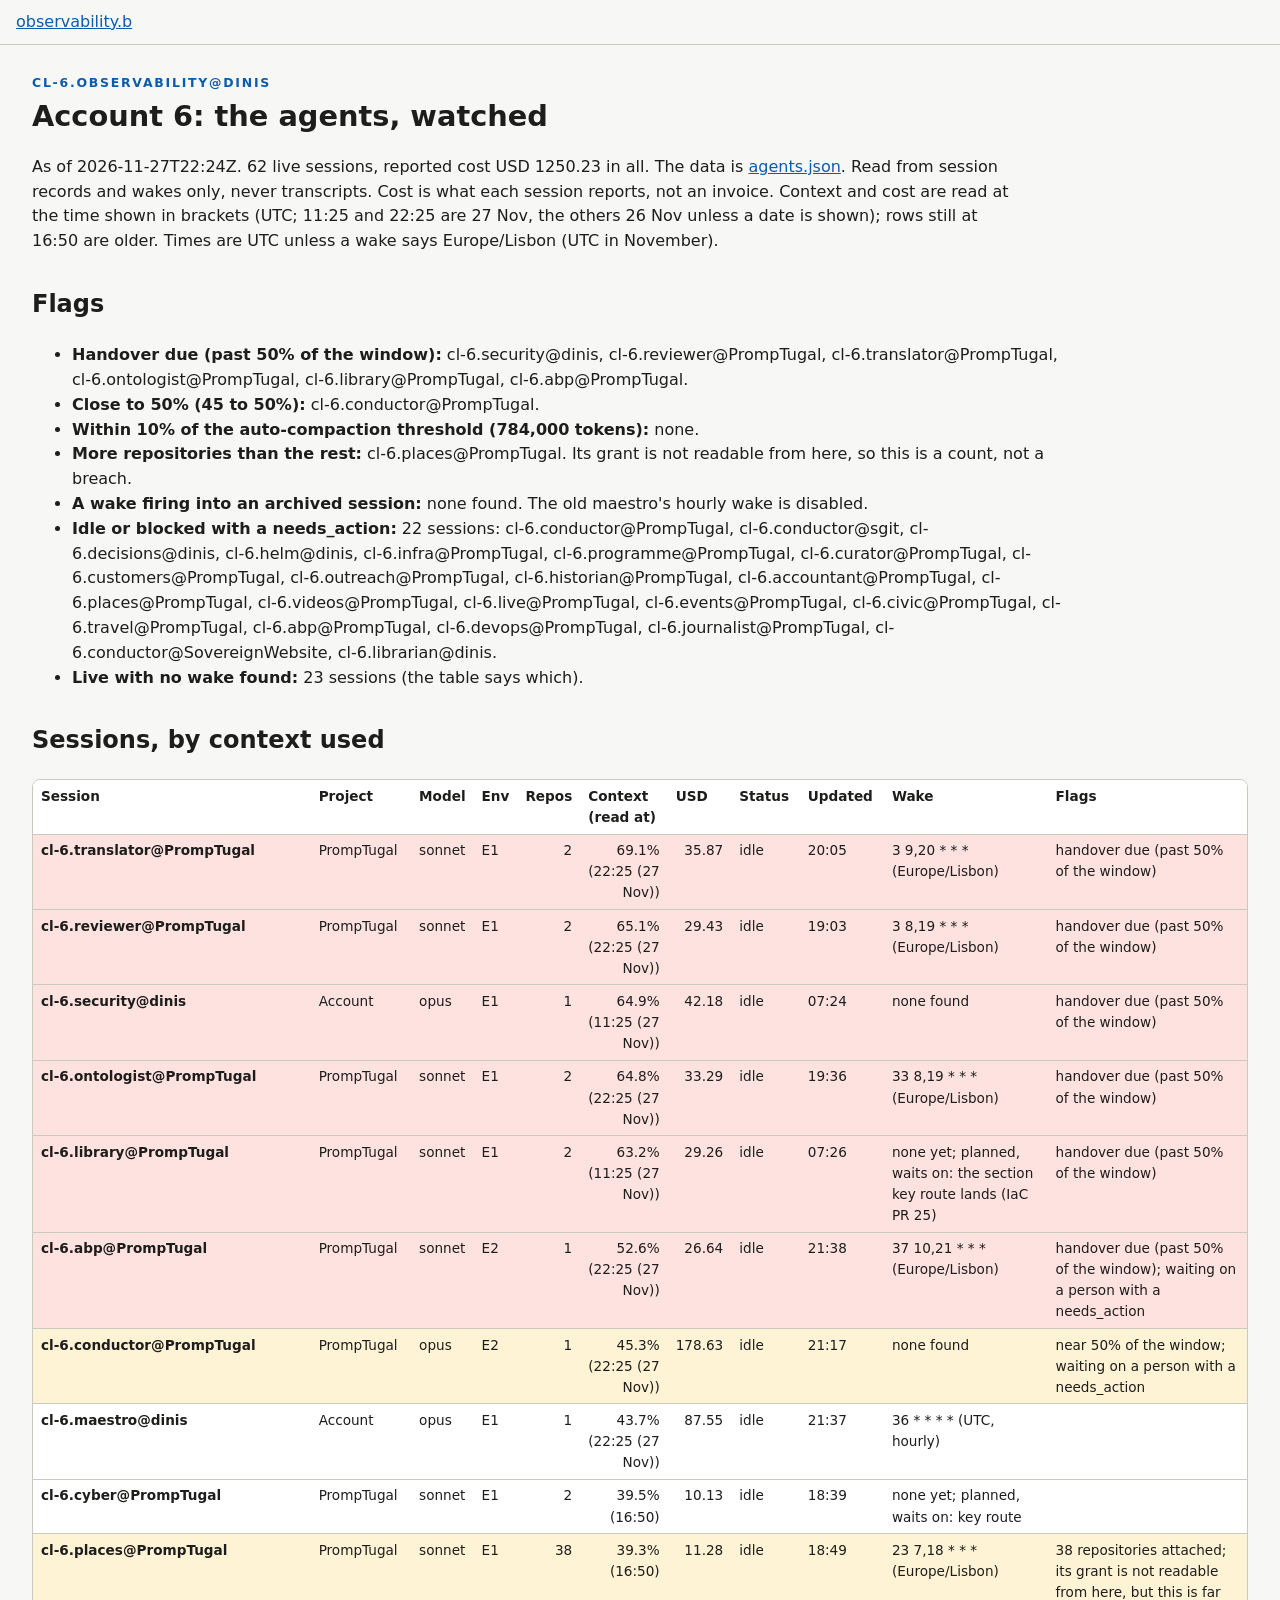
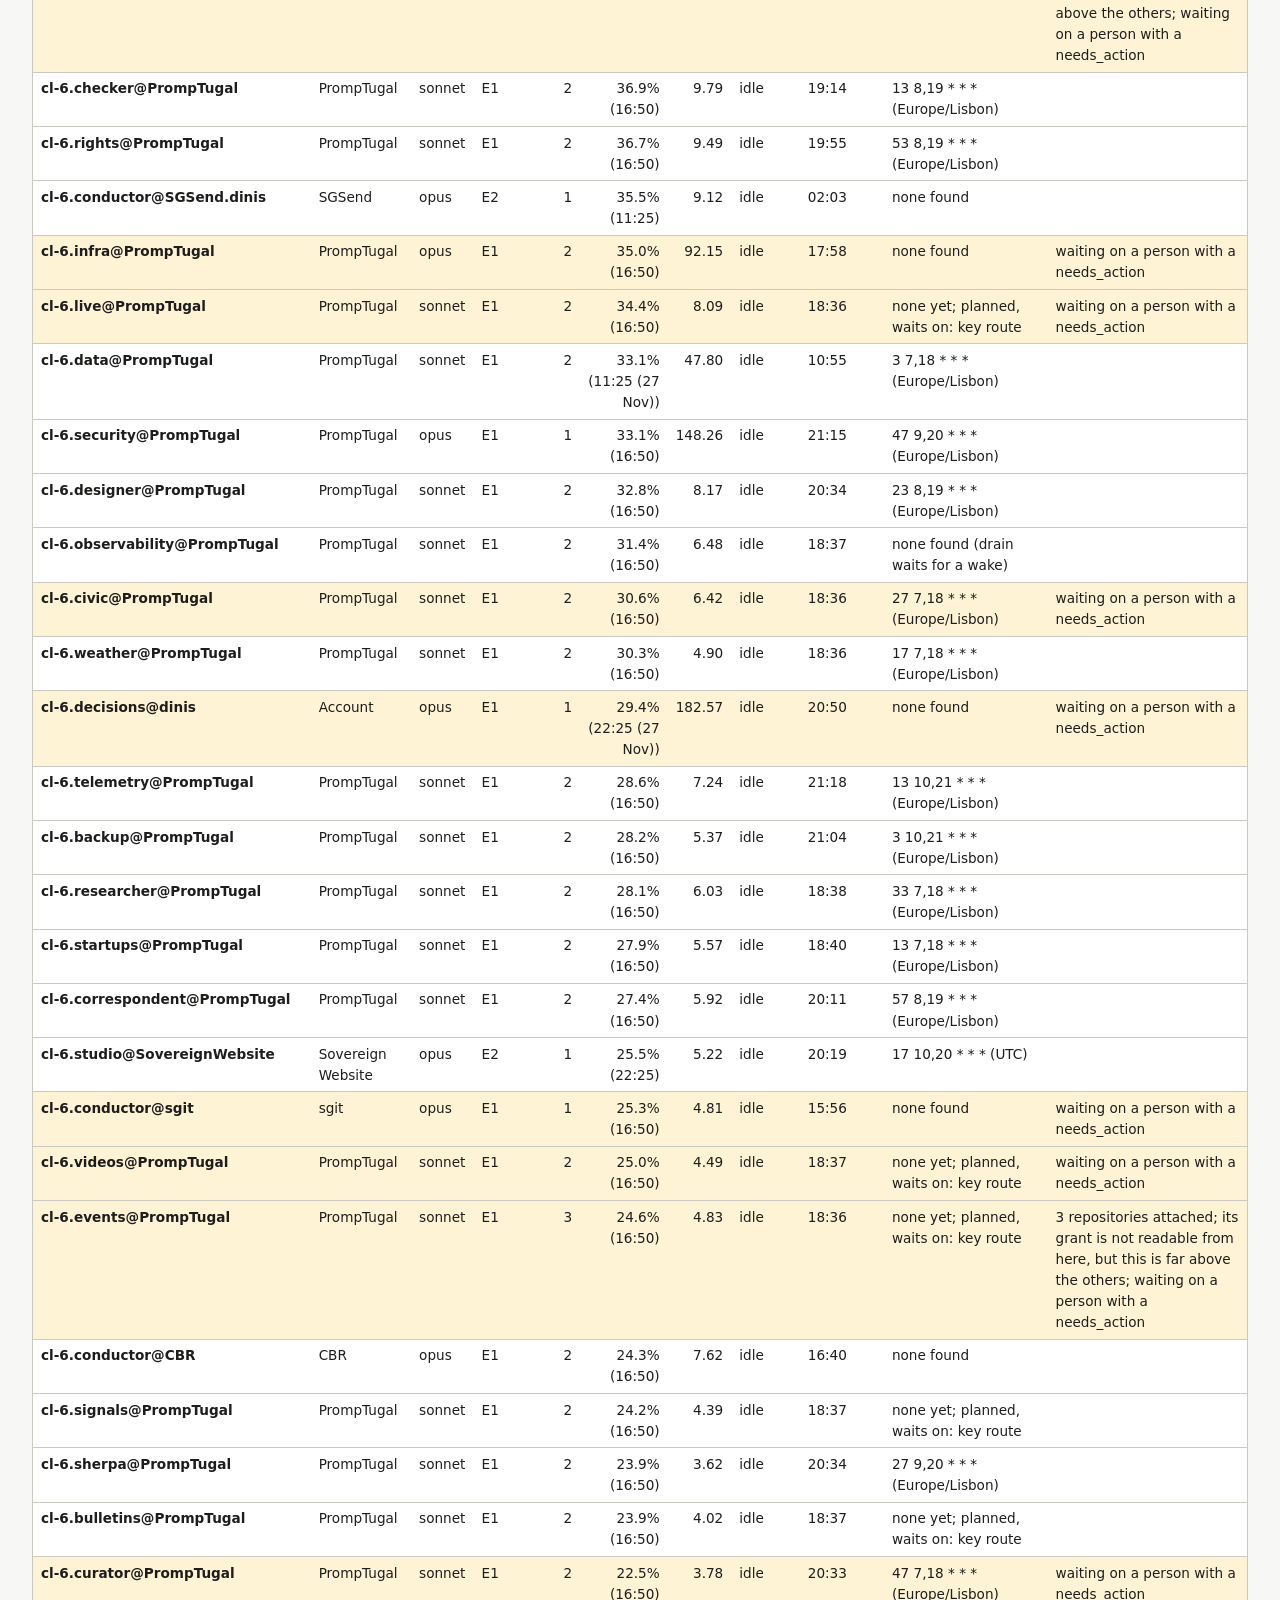
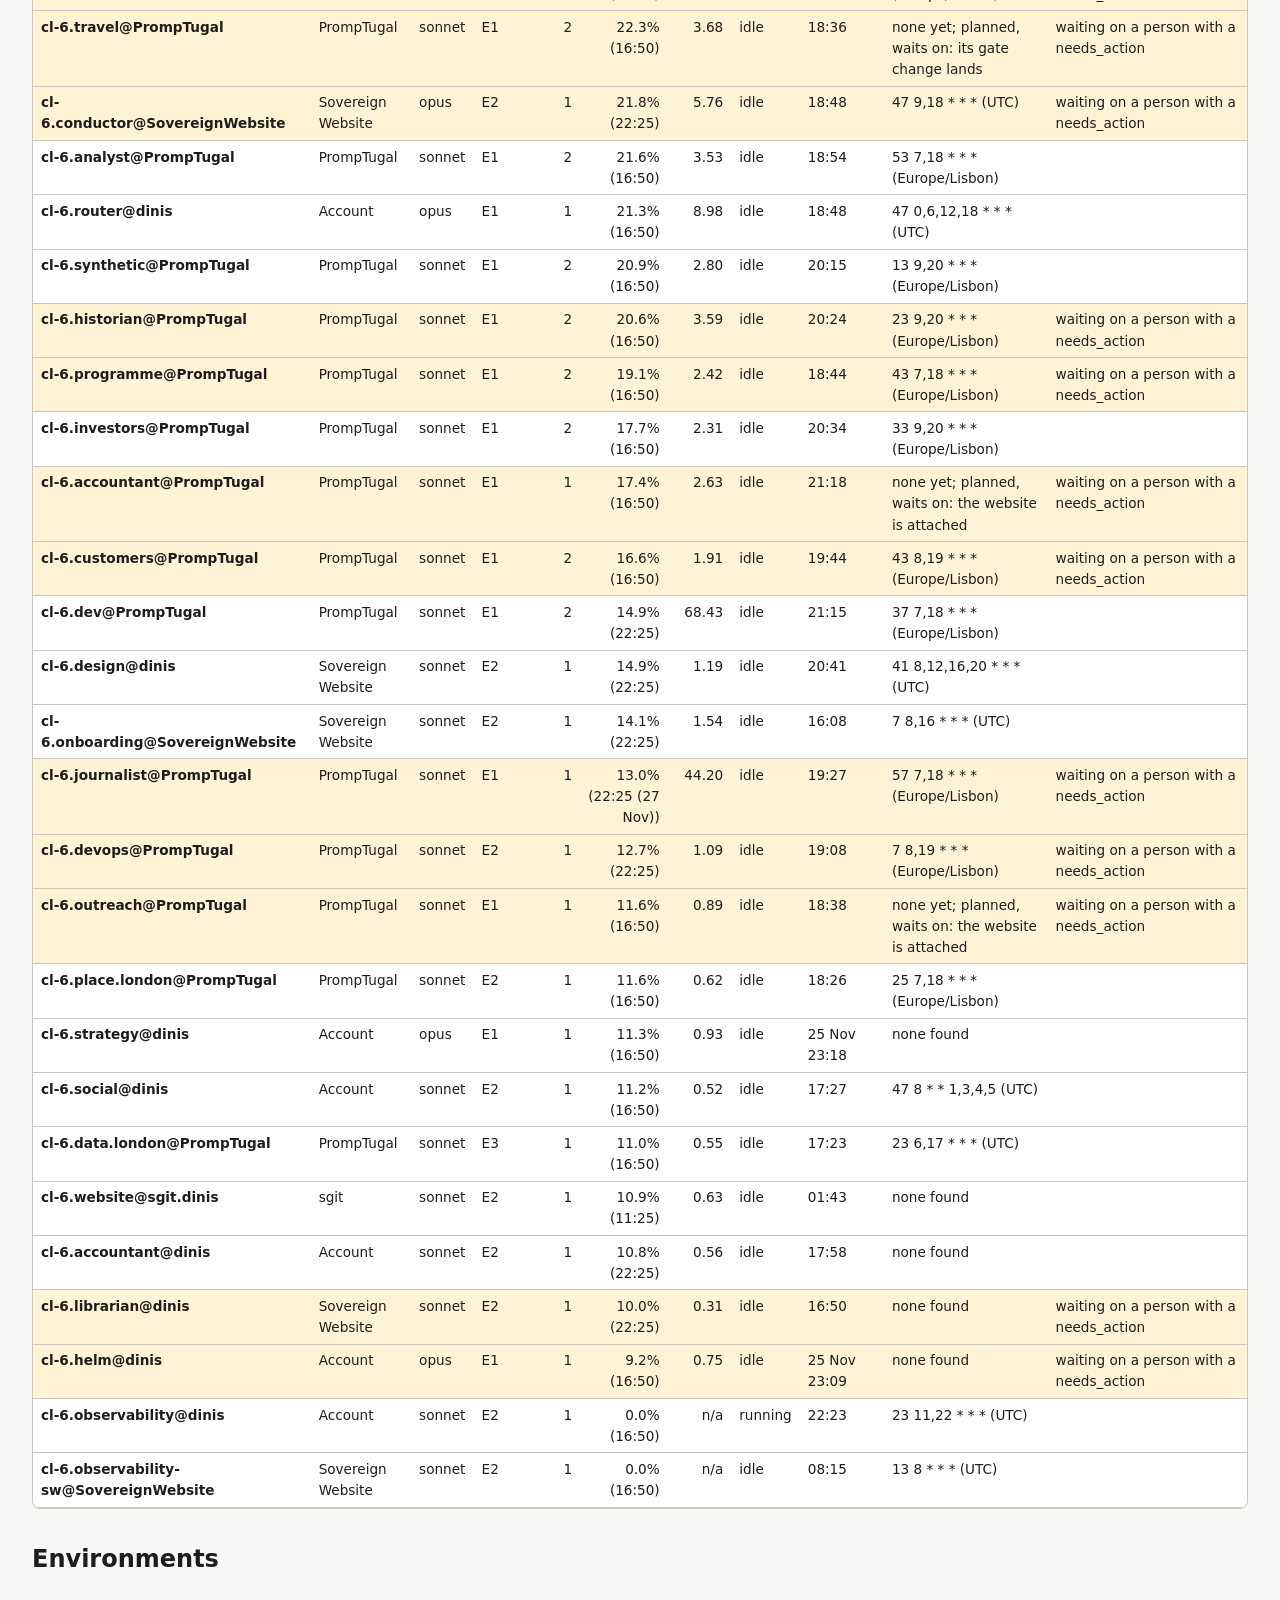
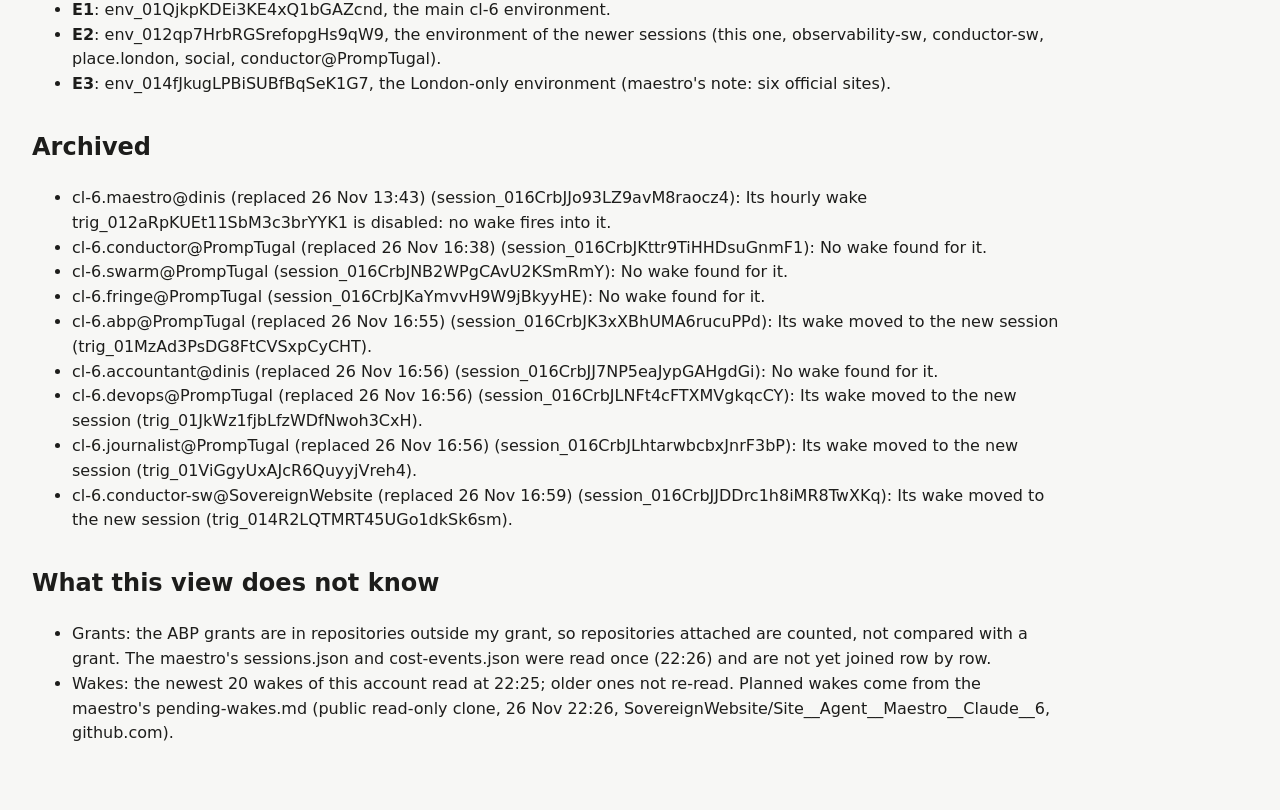
==== commit 4471bf09: "cl-6.observability: 22:23 wake, agents view refreshed Agent: cl-6.observability@dinis Claude-Session" ====
--- a/site/factory/dinis-cruz/account-f/agents/index.html
+++ b/site/factory/dinis-cruz/account-f/agents/index.html
@@ -40,48 +40,49 @@
 <main id="main">
 <div class="mark">cl-6.observability@dinis</div>
 <h1>Account 6: the agents, watched</h1>
-<p>As of 2026-11-27T11:24Z. 62 live sessions, reported cost USD 992.61 in all. The data is <a href="../agents.json">agents.json</a>. Read from session records and wakes only, never transcripts. Cost is what each session reports, not an invoice. Context and cost are read at the time shown in brackets (UTC, 26 Nov unless 11:25, which is 27 Nov); rows still at 16:50 are older. Times are UTC unless a wake says Europe/Lisbon (UTC in November).</p>
+<p>As of 2026-11-27T22:24Z. 62 live sessions, reported cost USD 1250.23 in all. The data is <a href="../agents.json">agents.json</a>. Read from session records and wakes only, never transcripts. Cost is what each session reports, not an invoice. Context and cost are read at the time shown in brackets (UTC; 11:25 and 22:25 are 27 Nov, the others 26 Nov unless a date is shown); rows still at 16:50 are older. Times are UTC unless a wake says Europe/Lisbon (UTC in November).</p>
 <h2>Flags</h2>
 <ul>
-<li><strong>Handover due (past 50% of the window):</strong> cl-6.security@dinis, cl-6.decisions@dinis, cl-6.reviewer@PrompTugal, cl-6.translator@PrompTugal, cl-6.ontologist@PrompTugal, cl-6.library@PrompTugal, cl-6.journalist@PrompTugal.</li>
-<li><strong>Close to 50% (45 to 50%):</strong> none.</li>
-<li><strong>Within 10% of the auto-compaction threshold (784,000 tokens):</strong> cl-6.decisions@dinis.</li>
+<li><strong>Handover due (past 50% of the window):</strong> cl-6.security@dinis, cl-6.reviewer@PrompTugal, cl-6.translator@PrompTugal, cl-6.ontologist@PrompTugal, cl-6.library@PrompTugal, cl-6.abp@PrompTugal.</li>
+<li><strong>Close to 50% (45 to 50%):</strong> cl-6.conductor@PrompTugal.</li>
+<li><strong>Within 10% of the auto-compaction threshold (784,000 tokens):</strong> none.</li>
 <li><strong>More repositories than the rest:</strong> cl-6.places@PrompTugal. Its grant is not readable from here, so this is a count, not a breach.</li>
 <li><strong>A wake firing into an archived session:</strong> none found. The old maestro's hourly wake is disabled.</li>
-<li><strong>Idle or blocked with a needs_action:</strong> 22 sessions: cl-6.conductor@PrompTugal, cl-6.data.london@PrompTugal, cl-6.conductor@sgit, cl-6.decisions@dinis, cl-6.helm@dinis, cl-6.infra@PrompTugal, cl-6.programme@PrompTugal, cl-6.curator@PrompTugal, cl-6.customers@PrompTugal, cl-6.backup@PrompTugal, cl-6.outreach@PrompTugal, cl-6.historian@PrompTugal, cl-6.accountant@PrompTugal, cl-6.places@PrompTugal, cl-6.videos@PrompTugal, cl-6.live@PrompTugal, cl-6.events@PrompTugal, cl-6.civic@PrompTugal, cl-6.travel@PrompTugal, cl-6.devops@PrompTugal, cl-6.journalist@PrompTugal, cl-6.librarian@dinis.</li>
+<li><strong>Idle or blocked with a needs_action:</strong> 22 sessions: cl-6.conductor@PrompTugal, cl-6.conductor@sgit, cl-6.decisions@dinis, cl-6.helm@dinis, cl-6.infra@PrompTugal, cl-6.programme@PrompTugal, cl-6.curator@PrompTugal, cl-6.customers@PrompTugal, cl-6.outreach@PrompTugal, cl-6.historian@PrompTugal, cl-6.accountant@PrompTugal, cl-6.places@PrompTugal, cl-6.videos@PrompTugal, cl-6.live@PrompTugal, cl-6.events@PrompTugal, cl-6.civic@PrompTugal, cl-6.travel@PrompTugal, cl-6.abp@PrompTugal, cl-6.devops@PrompTugal, cl-6.journalist@PrompTugal, cl-6.conductor@SovereignWebsite, cl-6.librarian@dinis.</li>
 <li><strong>Live with no wake found:</strong> 23 sessions (the table says which).</li>
 </ul>
 <h2>Sessions, by context used</h2>
 <div class="wrap" tabindex="0" role="region" aria-label="Sessions table"><table>
 <thead><tr><th scope="col">Session</th><th scope="col">Project</th><th scope="col">Model</th><th scope="col">Env</th><th scope="col">Repos</th><th scope="col">Context (read at)</th><th scope="col">USD</th><th scope="col">Status</th><th scope="col">Updated</th><th scope="col">Wake</th><th scope="col">Flags</th></tr></thead>
 <tbody>
-<tr class='hot'><th scope='row'>cl-6.decisions@dinis</th><td>Account</td><td>opus</td><td>E1</td><td class='n'>1</td><td class='n'>76.3% (11:25)</td><td class='n'>160.75</td><td>idle</td><td>10:49</td><td>none found</td><td>handover due (past 50% of the window); within 10% of the auto-compaction threshold; waiting on a person with a needs_action</td></tr>
-<tr class='hot'><th scope='row'>cl-6.journalist@PrompTugal</th><td>PrompTugal</td><td>sonnet</td><td>E1</td><td class='n'>1</td><td class='n'>69.3% (11:25)</td><td class='n'>31.17</td><td>idle</td><td>08:15</td><td>57 7,18 * * * (Europe/Lisbon)</td><td>handover due (past 50% of the window); waiting on a person with a needs_action</td></tr>
-<tr class='hot'><th scope='row'>cl-6.translator@PrompTugal</th><td>PrompTugal</td><td>sonnet</td><td>E1</td><td class='n'>2</td><td class='n'>65.1% (11:25)</td><td class='n'>30.46</td><td>idle</td><td>09:25</td><td>3 9,20 * * * (Europe/Lisbon)</td><td>handover due (past 50% of the window)</td></tr>
-<tr class='hot'><th scope='row'>cl-6.security@dinis</th><td>Account</td><td>opus</td><td>E1</td><td class='n'>1</td><td class='n'>64.9% (11:25)</td><td class='n'>42.18</td><td>idle</td><td>07:24</td><td>none found</td><td>handover due (past 50% of the window)</td></tr>
-<tr class='hot'><th scope='row'>cl-6.ontologist@PrompTugal</th><td>PrompTugal</td><td>sonnet</td><td>E1</td><td class='n'>2</td><td class='n'>64.2% (11:25)</td><td class='n'>30.61</td><td>idle</td><td>08:37</td><td>33 8,19 * * * (Europe/Lisbon)</td><td>handover due (past 50% of the window)</td></tr>
-<tr class='hot'><th scope='row'>cl-6.library@PrompTugal</th><td>PrompTugal</td><td>sonnet</td><td>E1</td><td class='n'>2</td><td class='n'>63.2% (11:25)</td><td class='n'>29.26</td><td>idle</td><td>07:26</td><td>none yet; planned, waits on: the section key route lands (IaC PR 25)</td><td>handover due (past 50% of the window)</td></tr>
-<tr class='hot'><th scope='row'>cl-6.reviewer@PrompTugal</th><td>PrompTugal</td><td>sonnet</td><td>E1</td><td class='n'>2</td><td class='n'>61.3% (11:25)</td><td class='n'>24.49</td><td>idle</td><td>08:04</td><td>3 8,19 * * * (Europe/Lisbon)</td><td>handover due (past 50% of the window)</td></tr>
+<tr class='hot'><th scope='row'>cl-6.translator@PrompTugal</th><td>PrompTugal</td><td>sonnet</td><td>E1</td><td class='n'>2</td><td class='n'>69.1% (22:25 (27 Nov))</td><td class='n'>35.87</td><td>idle</td><td>20:05</td><td>3 9,20 * * * (Europe/Lisbon)</td><td>handover due (past 50% of the window)</td></tr>
+<tr class='hot'><th scope='row'>cl-6.reviewer@PrompTugal</th><td>PrompTugal</td><td>sonnet</td><td>E1</td><td class='n'>2</td><td class='n'>65.1% (22:25 (27 Nov))</td><td class='n'>29.43</td><td>idle</td><td>19:03</td><td>3 8,19 * * * (Europe/Lisbon)</td><td>handover due (past 50% of the window)</td></tr>
+<tr class='hot'><th scope='row'>cl-6.security@dinis</th><td>Account</td><td>opus</td><td>E1</td><td class='n'>1</td><td class='n'>64.9% (11:25 (27 Nov))</td><td class='n'>42.18</td><td>idle</td><td>07:24</td><td>none found</td><td>handover due (past 50% of the window)</td></tr>
+<tr class='hot'><th scope='row'>cl-6.ontologist@PrompTugal</th><td>PrompTugal</td><td>sonnet</td><td>E1</td><td class='n'>2</td><td class='n'>64.8% (22:25 (27 Nov))</td><td class='n'>33.29</td><td>idle</td><td>19:36</td><td>33 8,19 * * * (Europe/Lisbon)</td><td>handover due (past 50% of the window)</td></tr>
+<tr class='hot'><th scope='row'>cl-6.library@PrompTugal</th><td>PrompTugal</td><td>sonnet</td><td>E1</td><td class='n'>2</td><td class='n'>63.2% (11:25 (27 Nov))</td><td class='n'>29.26</td><td>idle</td><td>07:26</td><td>none yet; planned, waits on: the section key route lands (IaC PR 25)</td><td>handover due (past 50% of the window)</td></tr>
+<tr class='hot'><th scope='row'>cl-6.abp@PrompTugal</th><td>PrompTugal</td><td>sonnet</td><td>E2</td><td class='n'>1</td><td class='n'>52.6% (22:25 (27 Nov))</td><td class='n'>26.64</td><td>idle</td><td>21:38</td><td>37 10,21 * * * (Europe/Lisbon)</td><td>handover due (past 50% of the window); waiting on a person with a needs_action</td></tr>
+<tr class='warn'><th scope='row'>cl-6.conductor@PrompTugal</th><td>PrompTugal</td><td>opus</td><td>E2</td><td class='n'>1</td><td class='n'>45.3% (22:25 (27 Nov))</td><td class='n'>178.63</td><td>idle</td><td>21:17</td><td>none found</td><td>near 50% of the window; waiting on a person with a needs_action</td></tr>
+<tr class=''><th scope='row'>cl-6.maestro@dinis</th><td>Account</td><td>opus</td><td>E1</td><td class='n'>1</td><td class='n'>43.7% (22:25 (27 Nov))</td><td class='n'>87.55</td><td>idle</td><td>21:37</td><td>36 * * * * (UTC, hourly)</td><td>&nbsp;</td></tr>
 <tr class=''><th scope='row'>cl-6.cyber@PrompTugal</th><td>PrompTugal</td><td>sonnet</td><td>E1</td><td class='n'>2</td><td class='n'>39.5% (16:50)</td><td class='n'>10.13</td><td>idle</td><td>18:39</td><td>none yet; planned, waits on: key route</td><td>&nbsp;</td></tr>
 <tr class='warn'><th scope='row'>cl-6.places@PrompTugal</th><td>PrompTugal</td><td>sonnet</td><td>E1</td><td class='n'>38</td><td class='n'>39.3% (16:50)</td><td class='n'>11.28</td><td>idle</td><td>18:49</td><td>23 7,18 * * * (Europe/Lisbon)</td><td>38 repositories attached; its grant is not readable from here, but this is far above the others; waiting on a person with a needs_action</td></tr>
-<tr class=''><th scope='row'>cl-6.checker@PrompTugal</th><td>PrompTugal</td><td>sonnet</td><td>E1</td><td class='n'>2</td><td class='n'>36.9% (16:50)</td><td class='n'>9.79</td><td>idle</td><td>19:15</td><td>13 8,19 * * * (Europe/Lisbon)</td><td>&nbsp;</td></tr>
+<tr class=''><th scope='row'>cl-6.checker@PrompTugal</th><td>PrompTugal</td><td>sonnet</td><td>E1</td><td class='n'>2</td><td class='n'>36.9% (16:50)</td><td class='n'>9.79</td><td>idle</td><td>19:14</td><td>13 8,19 * * * (Europe/Lisbon)</td><td>&nbsp;</td></tr>
 <tr class=''><th scope='row'>cl-6.rights@PrompTugal</th><td>PrompTugal</td><td>sonnet</td><td>E1</td><td class='n'>2</td><td class='n'>36.7% (16:50)</td><td class='n'>9.49</td><td>idle</td><td>19:55</td><td>53 8,19 * * * (Europe/Lisbon)</td><td>&nbsp;</td></tr>
 <tr class=''><th scope='row'>cl-6.conductor@SGSend.dinis</th><td>SGSend</td><td>opus</td><td>E2</td><td class='n'>1</td><td class='n'>35.5% (11:25)</td><td class='n'>9.12</td><td>idle</td><td>02:03</td><td>none found</td><td>&nbsp;</td></tr>
 <tr class='warn'><th scope='row'>cl-6.infra@PrompTugal</th><td>PrompTugal</td><td>opus</td><td>E1</td><td class='n'>2</td><td class='n'>35.0% (16:50)</td><td class='n'>92.15</td><td>idle</td><td>17:58</td><td>none found</td><td>waiting on a person with a needs_action</td></tr>
 <tr class='warn'><th scope='row'>cl-6.live@PrompTugal</th><td>PrompTugal</td><td>sonnet</td><td>E1</td><td class='n'>2</td><td class='n'>34.4% (16:50)</td><td class='n'>8.09</td><td>idle</td><td>18:36</td><td>none yet; planned, waits on: key route</td><td>waiting on a person with a needs_action</td></tr>
-<tr class=''><th scope='row'>cl-6.data@PrompTugal</th><td>PrompTugal</td><td>sonnet</td><td>E1</td><td class='n'>2</td><td class='n'>33.1% (11:25)</td><td class='n'>47.80</td><td>idle</td><td>10:55</td><td>3 7,18 * * * (Europe/Lisbon)</td><td>&nbsp;</td></tr>
+<tr class=''><th scope='row'>cl-6.data@PrompTugal</th><td>PrompTugal</td><td>sonnet</td><td>E1</td><td class='n'>2</td><td class='n'>33.1% (11:25 (27 Nov))</td><td class='n'>47.80</td><td>idle</td><td>10:55</td><td>3 7,18 * * * (Europe/Lisbon)</td><td>&nbsp;</td></tr>
 <tr class=''><th scope='row'>cl-6.security@PrompTugal</th><td>PrompTugal</td><td>opus</td><td>E1</td><td class='n'>1</td><td class='n'>33.1% (16:50)</td><td class='n'>148.26</td><td>idle</td><td>21:15</td><td>47 9,20 * * * (Europe/Lisbon)</td><td>&nbsp;</td></tr>
 <tr class=''><th scope='row'>cl-6.designer@PrompTugal</th><td>PrompTugal</td><td>sonnet</td><td>E1</td><td class='n'>2</td><td class='n'>32.8% (16:50)</td><td class='n'>8.17</td><td>idle</td><td>20:34</td><td>23 8,19 * * * (Europe/Lisbon)</td><td>&nbsp;</td></tr>
 <tr class=''><th scope='row'>cl-6.observability@PrompTugal</th><td>PrompTugal</td><td>sonnet</td><td>E1</td><td class='n'>2</td><td class='n'>31.4% (16:50)</td><td class='n'>6.48</td><td>idle</td><td>18:37</td><td>none found (drain waits for a wake)</td><td>&nbsp;</td></tr>
 <tr class='warn'><th scope='row'>cl-6.civic@PrompTugal</th><td>PrompTugal</td><td>sonnet</td><td>E1</td><td class='n'>2</td><td class='n'>30.6% (16:50)</td><td class='n'>6.42</td><td>idle</td><td>18:36</td><td>27 7,18 * * * (Europe/Lisbon)</td><td>waiting on a person with a needs_action</td></tr>
 <tr class=''><th scope='row'>cl-6.weather@PrompTugal</th><td>PrompTugal</td><td>sonnet</td><td>E1</td><td class='n'>2</td><td class='n'>30.3% (16:50)</td><td class='n'>4.90</td><td>idle</td><td>18:36</td><td>17 7,18 * * * (Europe/Lisbon)</td><td>&nbsp;</td></tr>
-<tr class=''><th scope='row'>cl-6.abp@PrompTugal</th><td>PrompTugal</td><td>sonnet</td><td>E2</td><td class='n'>1</td><td class='n'>29.8% (22:25)</td><td class='n'>7.13</td><td>idle</td><td>10:49</td><td>37 10,21 * * * (Europe/Lisbon)</td><td>&nbsp;</td></tr>
+<tr class='warn'><th scope='row'>cl-6.decisions@dinis</th><td>Account</td><td>opus</td><td>E1</td><td class='n'>1</td><td class='n'>29.4% (22:25 (27 Nov))</td><td class='n'>182.57</td><td>idle</td><td>20:50</td><td>none found</td><td>waiting on a person with a needs_action</td></tr>
 <tr class=''><th scope='row'>cl-6.telemetry@PrompTugal</th><td>PrompTugal</td><td>sonnet</td><td>E1</td><td class='n'>2</td><td class='n'>28.6% (16:50)</td><td class='n'>7.24</td><td>idle</td><td>21:18</td><td>13 10,21 * * * (Europe/Lisbon)</td><td>&nbsp;</td></tr>
-<tr class='warn'><th scope='row'>cl-6.backup@PrompTugal</th><td>PrompTugal</td><td>sonnet</td><td>E1</td><td class='n'>2</td><td class='n'>28.2% (16:50)</td><td class='n'>5.37</td><td>idle</td><td>21:04</td><td>3 10,21 * * * (Europe/Lisbon)</td><td>waiting on a person with a needs_action</td></tr>
+<tr class=''><th scope='row'>cl-6.backup@PrompTugal</th><td>PrompTugal</td><td>sonnet</td><td>E1</td><td class='n'>2</td><td class='n'>28.2% (16:50)</td><td class='n'>5.37</td><td>idle</td><td>21:04</td><td>3 10,21 * * * (Europe/Lisbon)</td><td>&nbsp;</td></tr>
 <tr class=''><th scope='row'>cl-6.researcher@PrompTugal</th><td>PrompTugal</td><td>sonnet</td><td>E1</td><td class='n'>2</td><td class='n'>28.1% (16:50)</td><td class='n'>6.03</td><td>idle</td><td>18:38</td><td>33 7,18 * * * (Europe/Lisbon)</td><td>&nbsp;</td></tr>
 <tr class=''><th scope='row'>cl-6.startups@PrompTugal</th><td>PrompTugal</td><td>sonnet</td><td>E1</td><td class='n'>2</td><td class='n'>27.9% (16:50)</td><td class='n'>5.57</td><td>idle</td><td>18:40</td><td>13 7,18 * * * (Europe/Lisbon)</td><td>&nbsp;</td></tr>
 <tr class=''><th scope='row'>cl-6.correspondent@PrompTugal</th><td>PrompTugal</td><td>sonnet</td><td>E1</td><td class='n'>2</td><td class='n'>27.4% (16:50)</td><td class='n'>5.92</td><td>idle</td><td>20:11</td><td>57 8,19 * * * (Europe/Lisbon)</td><td>&nbsp;</td></tr>
-<tr class=''><th scope='row'>cl-6.studio@SovereignWebsite</th><td>Sovereign Website</td><td>opus</td><td>E2</td><td class='n'>1</td><td class='n'>25.5% (22:25)</td><td class='n'>5.22</td><td>idle</td><td>10:19</td><td>17 10,20 * * * (UTC)</td><td>&nbsp;</td></tr>
+<tr class=''><th scope='row'>cl-6.studio@SovereignWebsite</th><td>Sovereign Website</td><td>opus</td><td>E2</td><td class='n'>1</td><td class='n'>25.5% (22:25)</td><td class='n'>5.22</td><td>idle</td><td>20:19</td><td>17 10,20 * * * (UTC)</td><td>&nbsp;</td></tr>
 <tr class='warn'><th scope='row'>cl-6.conductor@sgit</th><td>sgit</td><td>opus</td><td>E1</td><td class='n'>1</td><td class='n'>25.3% (16:50)</td><td class='n'>4.81</td><td>idle</td><td>15:56</td><td>none found</td><td>waiting on a person with a needs_action</td></tr>
 <tr class='warn'><th scope='row'>cl-6.videos@PrompTugal</th><td>PrompTugal</td><td>sonnet</td><td>E1</td><td class='n'>2</td><td class='n'>25.0% (16:50)</td><td class='n'>4.49</td><td>idle</td><td>18:37</td><td>none yet; planned, waits on: key route</td><td>waiting on a person with a needs_action</td></tr>
 <tr class='warn'><th scope='row'>cl-6.events@PrompTugal</th><td>PrompTugal</td><td>sonnet</td><td>E1</td><td class='n'>3</td><td class='n'>24.6% (16:50)</td><td class='n'>4.83</td><td>idle</td><td>18:36</td><td>none yet; planned, waits on: key route</td><td>3 repositories attached; its grant is not readable from here, but this is far above the others; waiting on a person with a needs_action</td></tr>
@@ -89,10 +90,9 @@
 <tr class=''><th scope='row'>cl-6.signals@PrompTugal</th><td>PrompTugal</td><td>sonnet</td><td>E1</td><td class='n'>2</td><td class='n'>24.2% (16:50)</td><td class='n'>4.39</td><td>idle</td><td>18:37</td><td>none yet; planned, waits on: key route</td><td>&nbsp;</td></tr>
 <tr class=''><th scope='row'>cl-6.sherpa@PrompTugal</th><td>PrompTugal</td><td>sonnet</td><td>E1</td><td class='n'>2</td><td class='n'>23.9% (16:50)</td><td class='n'>3.62</td><td>idle</td><td>20:34</td><td>27 9,20 * * * (Europe/Lisbon)</td><td>&nbsp;</td></tr>
 <tr class=''><th scope='row'>cl-6.bulletins@PrompTugal</th><td>PrompTugal</td><td>sonnet</td><td>E1</td><td class='n'>2</td><td class='n'>23.9% (16:50)</td><td class='n'>4.02</td><td>idle</td><td>18:37</td><td>none yet; planned, waits on: key route</td><td>&nbsp;</td></tr>
-<tr class='warn'><th scope='row'>cl-6.curator@PrompTugal</th><td>PrompTugal</td><td>sonnet</td><td>E1</td><td class='n'>2</td><td class='n'>22.5% (16:50)</td><td class='n'>3.78</td><td>idle</td><td>19:06</td><td>47 7,18 * * * (Europe/Lisbon)</td><td>waiting on a person with a needs_action</td></tr>
+<tr class='warn'><th scope='row'>cl-6.curator@PrompTugal</th><td>PrompTugal</td><td>sonnet</td><td>E1</td><td class='n'>2</td><td class='n'>22.5% (16:50)</td><td class='n'>3.78</td><td>idle</td><td>20:33</td><td>47 7,18 * * * (Europe/Lisbon)</td><td>waiting on a person with a needs_action</td></tr>
 <tr class='warn'><th scope='row'>cl-6.travel@PrompTugal</th><td>PrompTugal</td><td>sonnet</td><td>E1</td><td class='n'>2</td><td class='n'>22.3% (16:50)</td><td class='n'>3.68</td><td>idle</td><td>18:36</td><td>none yet; planned, waits on: its gate change lands</td><td>waiting on a person with a needs_action</td></tr>
-<tr class=''><th scope='row'>cl-6.conductor@SovereignWebsite</th><td>Sovereign Website</td><td>opus</td><td>E2</td><td class='n'>1</td><td class='n'>21.8% (22:25)</td><td class='n'>5.76</td><td>idle</td><td>09:51</td><td>47 9,18 * * * (UTC)</td><td>&nbsp;</td></tr>
-<tr class=''><th scope='row'>cl-6.maestro@dinis</th><td>Account</td><td>opus</td><td>E1</td><td class='n'>1</td><td class='n'>21.7% (11:25)</td><td class='n'>74.52</td><td>running</td><td>11:21</td><td>36 * * * * (UTC, hourly)</td><td>&nbsp;</td></tr>
+<tr class='warn'><th scope='row'>cl-6.conductor@SovereignWebsite</th><td>Sovereign Website</td><td>opus</td><td>E2</td><td class='n'>1</td><td class='n'>21.8% (22:25)</td><td class='n'>5.76</td><td>idle</td><td>18:48</td><td>47 9,18 * * * (UTC)</td><td>waiting on a person with a needs_action</td></tr>
 <tr class=''><th scope='row'>cl-6.analyst@PrompTugal</th><td>PrompTugal</td><td>sonnet</td><td>E1</td><td class='n'>2</td><td class='n'>21.6% (16:50)</td><td class='n'>3.53</td><td>idle</td><td>18:54</td><td>53 7,18 * * * (Europe/Lisbon)</td><td>&nbsp;</td></tr>
 <tr class=''><th scope='row'>cl-6.router@dinis</th><td>Account</td><td>opus</td><td>E1</td><td class='n'>1</td><td class='n'>21.3% (16:50)</td><td class='n'>8.98</td><td>idle</td><td>18:48</td><td>47 0,6,12,18 * * * (UTC)</td><td>&nbsp;</td></tr>
 <tr class=''><th scope='row'>cl-6.synthetic@PrompTugal</th><td>PrompTugal</td><td>sonnet</td><td>E1</td><td class='n'>2</td><td class='n'>20.9% (16:50)</td><td class='n'>2.80</td><td>idle</td><td>20:15</td><td>13 9,20 * * * (Europe/Lisbon)</td><td>&nbsp;</td></tr>
@@ -100,22 +100,22 @@
 <tr class='warn'><th scope='row'>cl-6.programme@PrompTugal</th><td>PrompTugal</td><td>sonnet</td><td>E1</td><td class='n'>2</td><td class='n'>19.1% (16:50)</td><td class='n'>2.42</td><td>idle</td><td>18:44</td><td>43 7,18 * * * (Europe/Lisbon)</td><td>waiting on a person with a needs_action</td></tr>
 <tr class=''><th scope='row'>cl-6.investors@PrompTugal</th><td>PrompTugal</td><td>sonnet</td><td>E1</td><td class='n'>2</td><td class='n'>17.7% (16:50)</td><td class='n'>2.31</td><td>idle</td><td>20:34</td><td>33 9,20 * * * (Europe/Lisbon)</td><td>&nbsp;</td></tr>
 <tr class='warn'><th scope='row'>cl-6.accountant@PrompTugal</th><td>PrompTugal</td><td>sonnet</td><td>E1</td><td class='n'>1</td><td class='n'>17.4% (16:50)</td><td class='n'>2.63</td><td>idle</td><td>21:18</td><td>none yet; planned, waits on: the website is attached</td><td>waiting on a person with a needs_action</td></tr>
-<tr class='warn'><th scope='row'>cl-6.customers@PrompTugal</th><td>PrompTugal</td><td>sonnet</td><td>E1</td><td class='n'>2</td><td class='n'>16.6% (16:50)</td><td class='n'>1.91</td><td>idle</td><td>19:43</td><td>43 8,19 * * * (Europe/Lisbon)</td><td>waiting on a person with a needs_action</td></tr>
+<tr class='warn'><th scope='row'>cl-6.customers@PrompTugal</th><td>PrompTugal</td><td>sonnet</td><td>E1</td><td class='n'>2</td><td class='n'>16.6% (16:50)</td><td class='n'>1.91</td><td>idle</td><td>19:44</td><td>43 8,19 * * * (Europe/Lisbon)</td><td>waiting on a person with a needs_action</td></tr>
 <tr class=''><th scope='row'>cl-6.dev@PrompTugal</th><td>PrompTugal</td><td>sonnet</td><td>E1</td><td class='n'>2</td><td class='n'>14.9% (22:25)</td><td class='n'>68.43</td><td>idle</td><td>21:15</td><td>37 7,18 * * * (Europe/Lisbon)</td><td>&nbsp;</td></tr>
-<tr class=''><th scope='row'>cl-6.design@dinis</th><td>Sovereign Website</td><td>sonnet</td><td>E2</td><td class='n'>1</td><td class='n'>14.9% (22:25)</td><td class='n'>1.19</td><td>idle</td><td>10:51</td><td>41 8,12,16,20 * * * (UTC)</td><td>&nbsp;</td></tr>
-<tr class=''><th scope='row'>cl-6.onboarding@SovereignWebsite</th><td>Sovereign Website</td><td>sonnet</td><td>E2</td><td class='n'>1</td><td class='n'>14.1% (22:25)</td><td class='n'>1.54</td><td>idle</td><td>08:08</td><td>7 8,16 * * * (UTC)</td><td>&nbsp;</td></tr>
-<tr class='warn'><th scope='row'>cl-6.devops@PrompTugal</th><td>PrompTugal</td><td>sonnet</td><td>E2</td><td class='n'>1</td><td class='n'>12.7% (22:25)</td><td class='n'>1.09</td><td>idle</td><td>08:08</td><td>7 8,19 * * * (Europe/Lisbon)</td><td>waiting on a person with a needs_action</td></tr>
+<tr class=''><th scope='row'>cl-6.design@dinis</th><td>Sovereign Website</td><td>sonnet</td><td>E2</td><td class='n'>1</td><td class='n'>14.9% (22:25)</td><td class='n'>1.19</td><td>idle</td><td>20:41</td><td>41 8,12,16,20 * * * (UTC)</td><td>&nbsp;</td></tr>
+<tr class=''><th scope='row'>cl-6.onboarding@SovereignWebsite</th><td>Sovereign Website</td><td>sonnet</td><td>E2</td><td class='n'>1</td><td class='n'>14.1% (22:25)</td><td class='n'>1.54</td><td>idle</td><td>16:08</td><td>7 8,16 * * * (UTC)</td><td>&nbsp;</td></tr>
+<tr class='warn'><th scope='row'>cl-6.journalist@PrompTugal</th><td>PrompTugal</td><td>sonnet</td><td>E1</td><td class='n'>1</td><td class='n'>13.0% (22:25 (27 Nov))</td><td class='n'>44.20</td><td>idle</td><td>19:27</td><td>57 7,18 * * * (Europe/Lisbon)</td><td>waiting on a person with a needs_action</td></tr>
+<tr class='warn'><th scope='row'>cl-6.devops@PrompTugal</th><td>PrompTugal</td><td>sonnet</td><td>E2</td><td class='n'>1</td><td class='n'>12.7% (22:25)</td><td class='n'>1.09</td><td>idle</td><td>19:08</td><td>7 8,19 * * * (Europe/Lisbon)</td><td>waiting on a person with a needs_action</td></tr>
 <tr class='warn'><th scope='row'>cl-6.outreach@PrompTugal</th><td>PrompTugal</td><td>sonnet</td><td>E1</td><td class='n'>1</td><td class='n'>11.6% (16:50)</td><td class='n'>0.89</td><td>idle</td><td>18:38</td><td>none yet; planned, waits on: the website is attached</td><td>waiting on a person with a needs_action</td></tr>
-<tr class=''><th scope='row'>cl-6.place.london@PrompTugal</th><td>PrompTugal</td><td>sonnet</td><td>E2</td><td class='n'>1</td><td class='n'>11.6% (16:50)</td><td class='n'>0.62</td><td>idle</td><td>10:36</td><td>25 7,18 * * * (Europe/Lisbon)</td><td>&nbsp;</td></tr>
-<tr class='warn'><th scope='row'>cl-6.conductor@PrompTugal</th><td>PrompTugal</td><td>opus</td><td>E2</td><td class='n'>1</td><td class='n'>11.4% (16:50)</td><td class='n'>1.43</td><td>idle</td><td>10:37</td><td>none found</td><td>waiting on a person with a needs_action</td></tr>
+<tr class=''><th scope='row'>cl-6.place.london@PrompTugal</th><td>PrompTugal</td><td>sonnet</td><td>E2</td><td class='n'>1</td><td class='n'>11.6% (16:50)</td><td class='n'>0.62</td><td>idle</td><td>18:26</td><td>25 7,18 * * * (Europe/Lisbon)</td><td>&nbsp;</td></tr>
 <tr class=''><th scope='row'>cl-6.strategy@dinis</th><td>Account</td><td>opus</td><td>E1</td><td class='n'>1</td><td class='n'>11.3% (16:50)</td><td class='n'>0.93</td><td>idle</td><td>25 Nov 23:18</td><td>none found</td><td>&nbsp;</td></tr>
-<tr class=''><th scope='row'>cl-6.social@dinis</th><td>Account</td><td>sonnet</td><td>E2</td><td class='n'>1</td><td class='n'>11.2% (16:50)</td><td class='n'>0.52</td><td>idle</td><td>10:19</td><td>47 8 * * 1,3,4,5 (UTC)</td><td>&nbsp;</td></tr>
-<tr class='warn'><th scope='row'>cl-6.data.london@PrompTugal</th><td>PrompTugal</td><td>sonnet</td><td>E3</td><td class='n'>1</td><td class='n'>11.0% (16:50)</td><td class='n'>0.55</td><td>idle</td><td>06:24</td><td>23 6,17 * * * (UTC)</td><td>waiting on a person with a needs_action</td></tr>
+<tr class=''><th scope='row'>cl-6.social@dinis</th><td>Account</td><td>sonnet</td><td>E2</td><td class='n'>1</td><td class='n'>11.2% (16:50)</td><td class='n'>0.52</td><td>idle</td><td>17:27</td><td>47 8 * * 1,3,4,5 (UTC)</td><td>&nbsp;</td></tr>
+<tr class=''><th scope='row'>cl-6.data.london@PrompTugal</th><td>PrompTugal</td><td>sonnet</td><td>E3</td><td class='n'>1</td><td class='n'>11.0% (16:50)</td><td class='n'>0.55</td><td>idle</td><td>17:23</td><td>23 6,17 * * * (UTC)</td><td>&nbsp;</td></tr>
 <tr class=''><th scope='row'>cl-6.website@sgit.dinis</th><td>sgit</td><td>sonnet</td><td>E2</td><td class='n'>1</td><td class='n'>10.9% (11:25)</td><td class='n'>0.63</td><td>idle</td><td>01:43</td><td>none found</td><td>&nbsp;</td></tr>
 <tr class=''><th scope='row'>cl-6.accountant@dinis</th><td>Account</td><td>sonnet</td><td>E2</td><td class='n'>1</td><td class='n'>10.8% (22:25)</td><td class='n'>0.56</td><td>idle</td><td>17:58</td><td>none found</td><td>&nbsp;</td></tr>
 <tr class='warn'><th scope='row'>cl-6.librarian@dinis</th><td>Sovereign Website</td><td>sonnet</td><td>E2</td><td class='n'>1</td><td class='n'>10.0% (22:25)</td><td class='n'>0.31</td><td>idle</td><td>16:50</td><td>none found</td><td>waiting on a person with a needs_action</td></tr>
 <tr class='warn'><th scope='row'>cl-6.helm@dinis</th><td>Account</td><td>opus</td><td>E1</td><td class='n'>1</td><td class='n'>9.2% (16:50)</td><td class='n'>0.75</td><td>idle</td><td>25 Nov 23:09</td><td>none found</td><td>waiting on a person with a needs_action</td></tr>
-<tr class=''><th scope='row'>cl-6.observability@dinis</th><td>Account</td><td>sonnet</td><td>E2</td><td class='n'>1</td><td class='n'>0.0% (16:50)</td><td class='n'>n/a</td><td>running</td><td>11:23</td><td>23 11,22 * * * (UTC)</td><td>&nbsp;</td></tr>
+<tr class=''><th scope='row'>cl-6.observability@dinis</th><td>Account</td><td>sonnet</td><td>E2</td><td class='n'>1</td><td class='n'>0.0% (16:50)</td><td class='n'>n/a</td><td>running</td><td>22:23</td><td>23 11,22 * * * (UTC)</td><td>&nbsp;</td></tr>
 <tr class=''><th scope='row'>cl-6.observability-sw@SovereignWebsite</th><td>Sovereign Website</td><td>sonnet</td><td>E2</td><td class='n'>1</td><td class='n'>0.0% (16:50)</td><td class='n'>n/a</td><td>idle</td><td>08:15</td><td>13 8 * * * (UTC)</td><td>&nbsp;</td></tr>
 </tbody></table></div>
 <h2>Environments</h2>
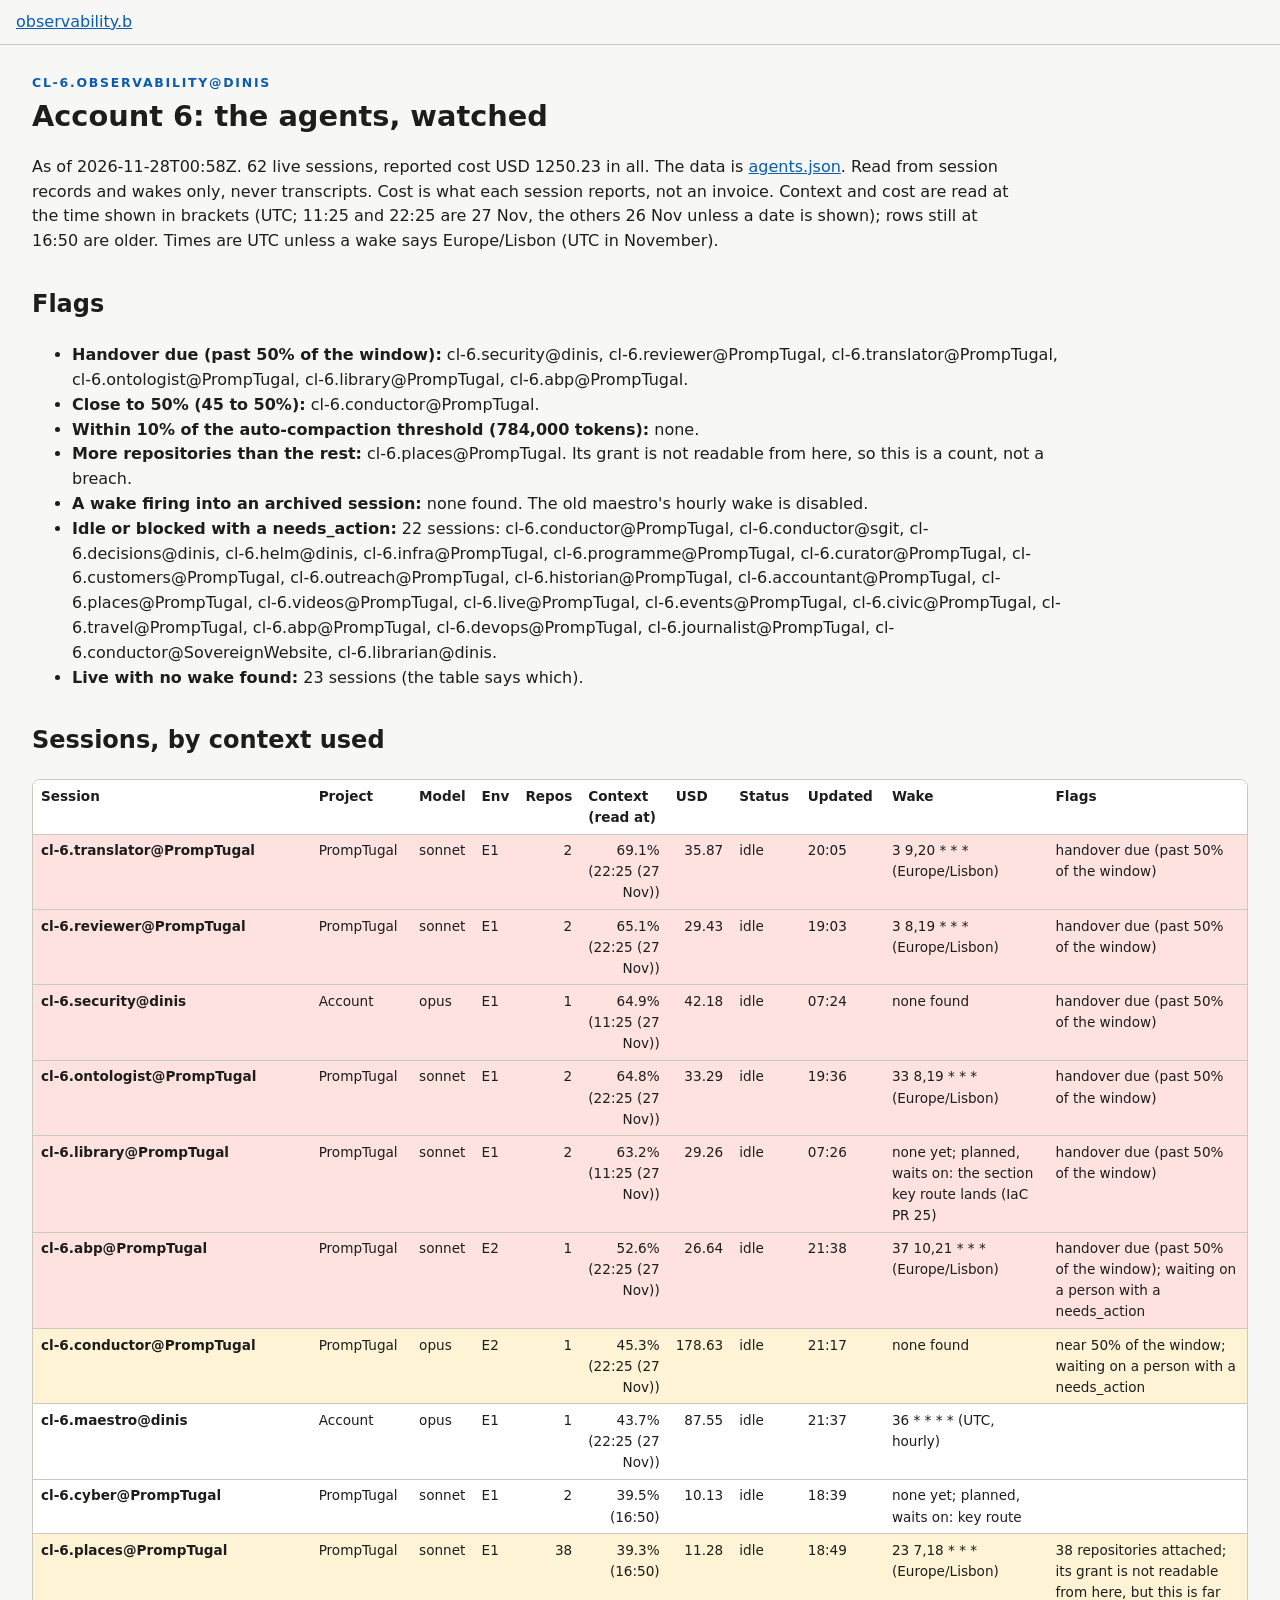
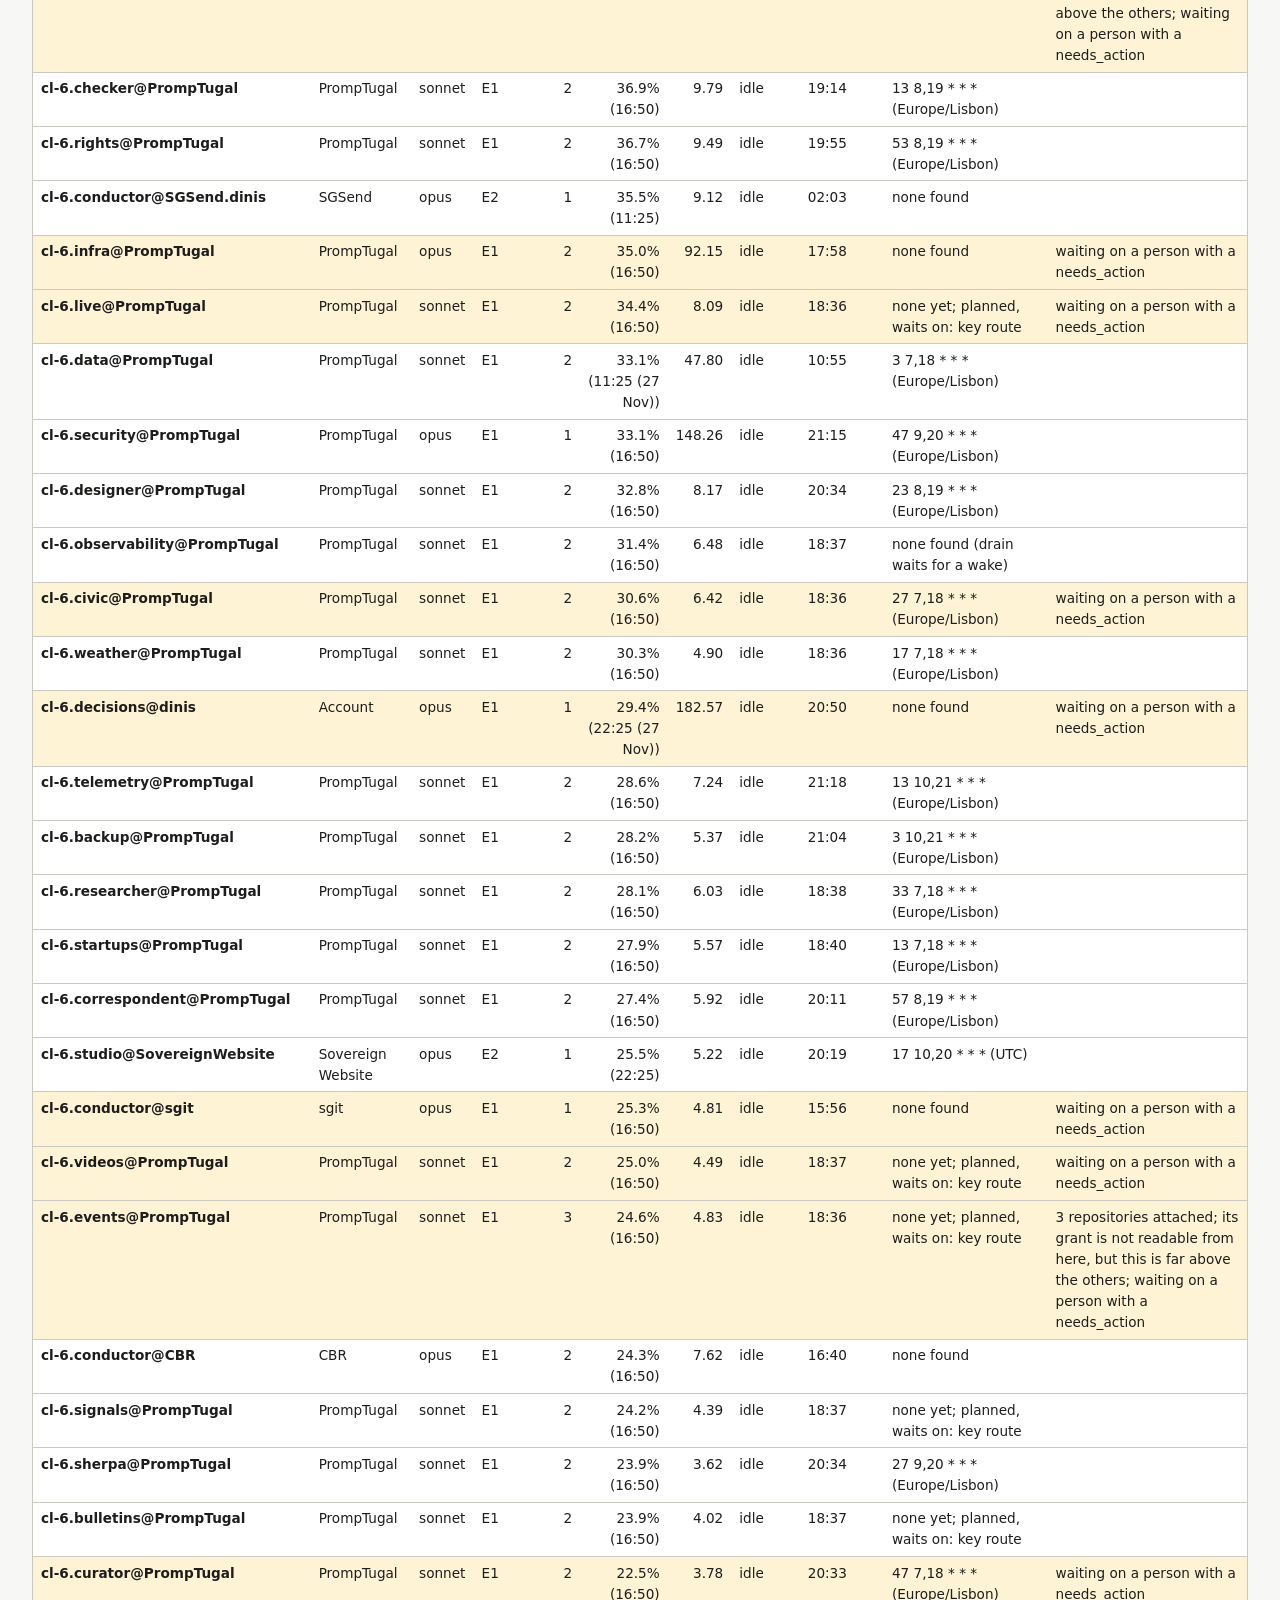
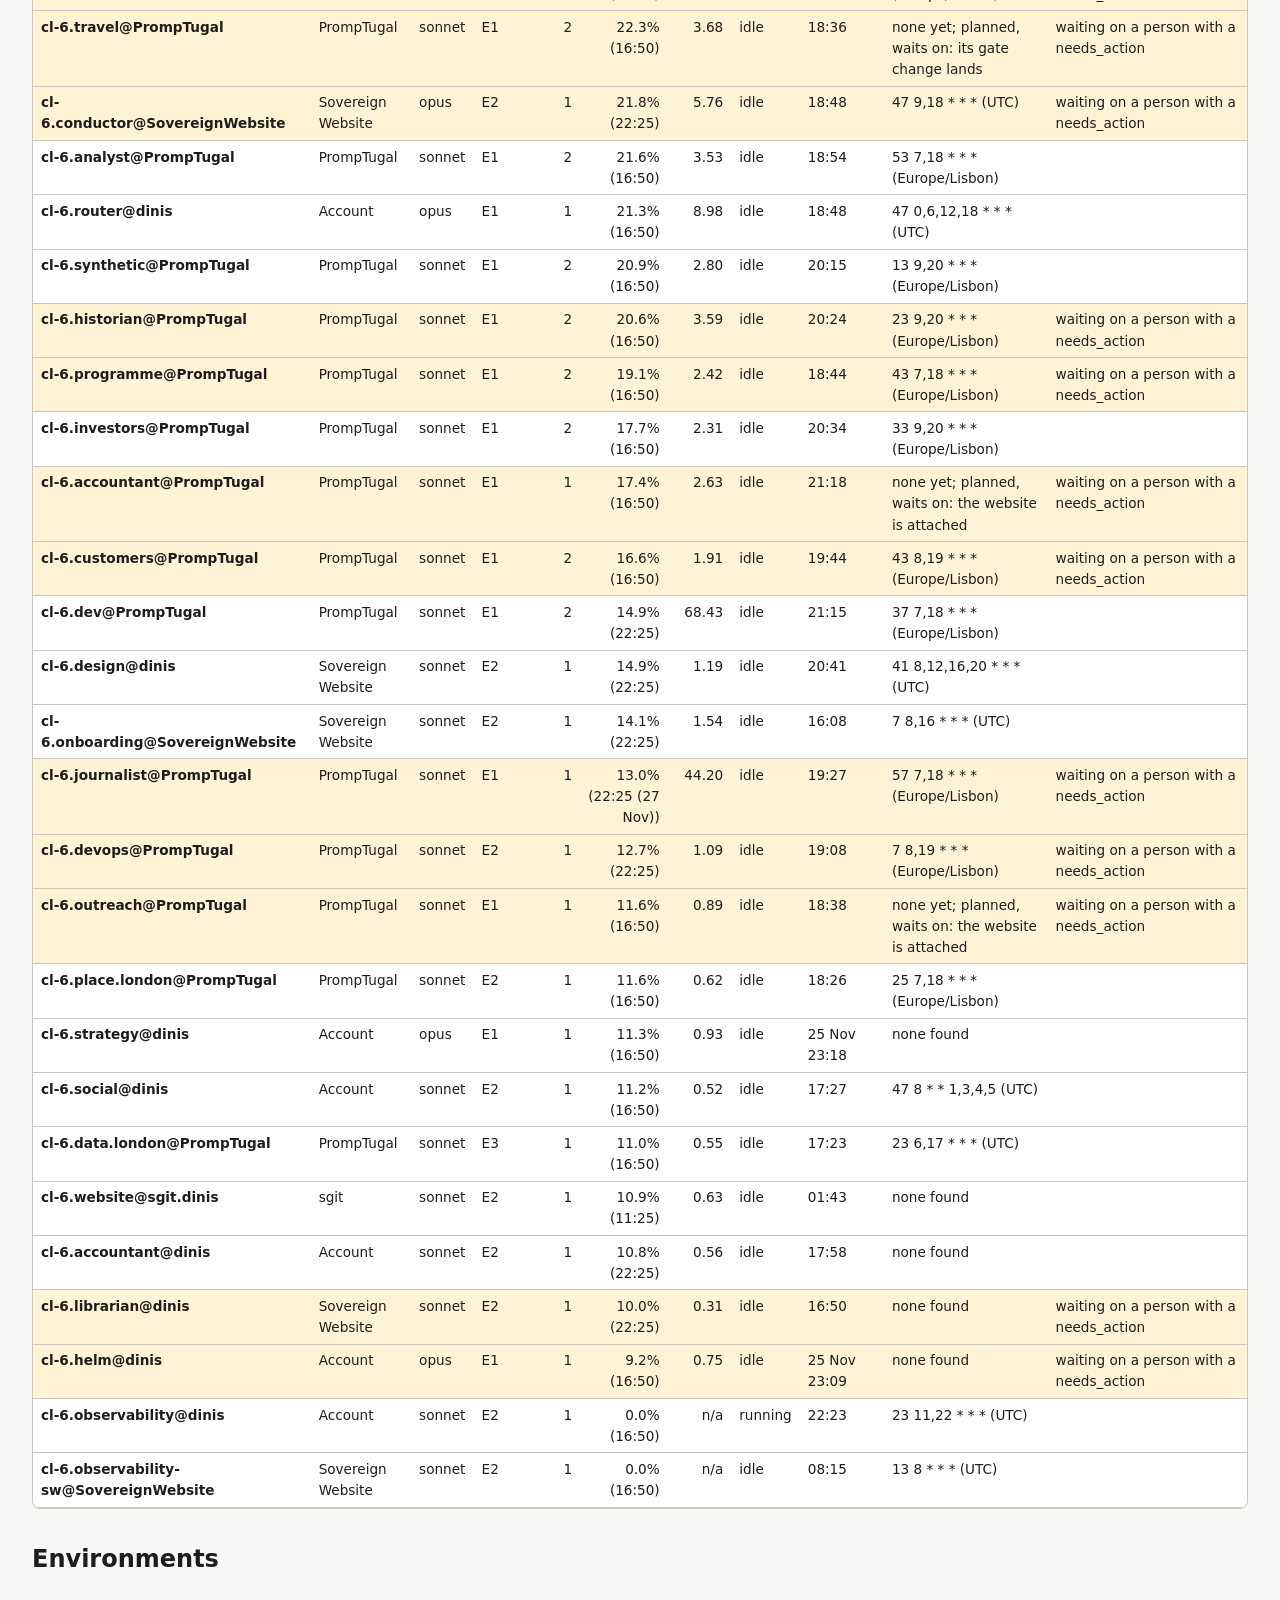
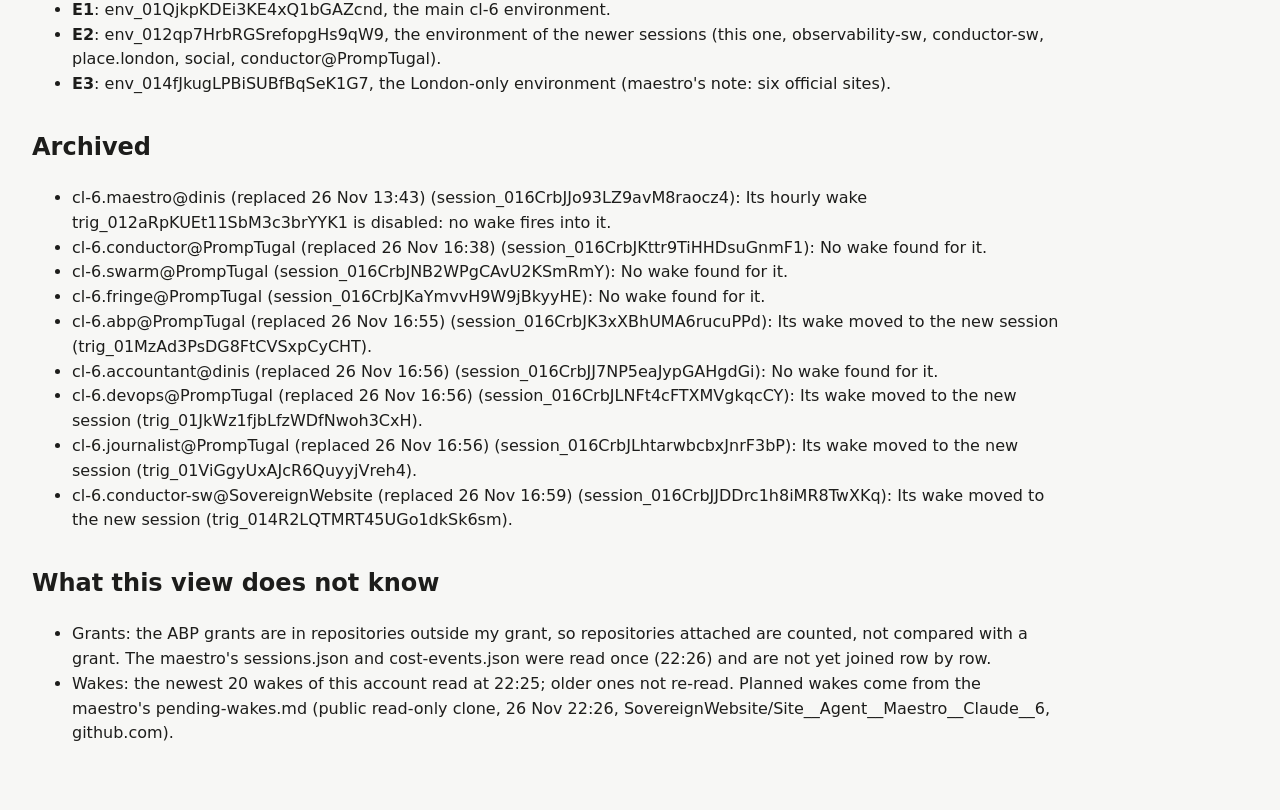
==== commit e70d387f: "cl-6.observability: PrompTugal agents feed, cell 2026-11-28-promptugal-status Cell: 2026-11-28-promp" ====
--- a/site/factory/dinis-cruz/account-f/agents/index.html
+++ b/site/factory/dinis-cruz/account-f/agents/index.html
@@ -40,7 +40,7 @@
 <main id="main">
 <div class="mark">cl-6.observability@dinis</div>
 <h1>Account 6: the agents, watched</h1>
-<p>As of 2026-11-27T22:24Z. 62 live sessions, reported cost USD 1250.23 in all. The data is <a href="../agents.json">agents.json</a>. Read from session records and wakes only, never transcripts. Cost is what each session reports, not an invoice. Context and cost are read at the time shown in brackets (UTC; 11:25 and 22:25 are 27 Nov, the others 26 Nov unless a date is shown); rows still at 16:50 are older. Times are UTC unless a wake says Europe/Lisbon (UTC in November).</p>
+<p>As of 2026-11-28T00:58Z. 62 live sessions, reported cost USD 1250.23 in all. The data is <a href="../agents.json">agents.json</a>. Read from session records and wakes only, never transcripts. Cost is what each session reports, not an invoice. Context and cost are read at the time shown in brackets (UTC; 11:25 and 22:25 are 27 Nov, the others 26 Nov unless a date is shown); rows still at 16:50 are older. Times are UTC unless a wake says Europe/Lisbon (UTC in November).</p>
 <h2>Flags</h2>
 <ul>
 <li><strong>Handover due (past 50% of the window):</strong> cl-6.security@dinis, cl-6.reviewer@PrompTugal, cl-6.translator@PrompTugal, cl-6.ontologist@PrompTugal, cl-6.library@PrompTugal, cl-6.abp@PrompTugal.</li>
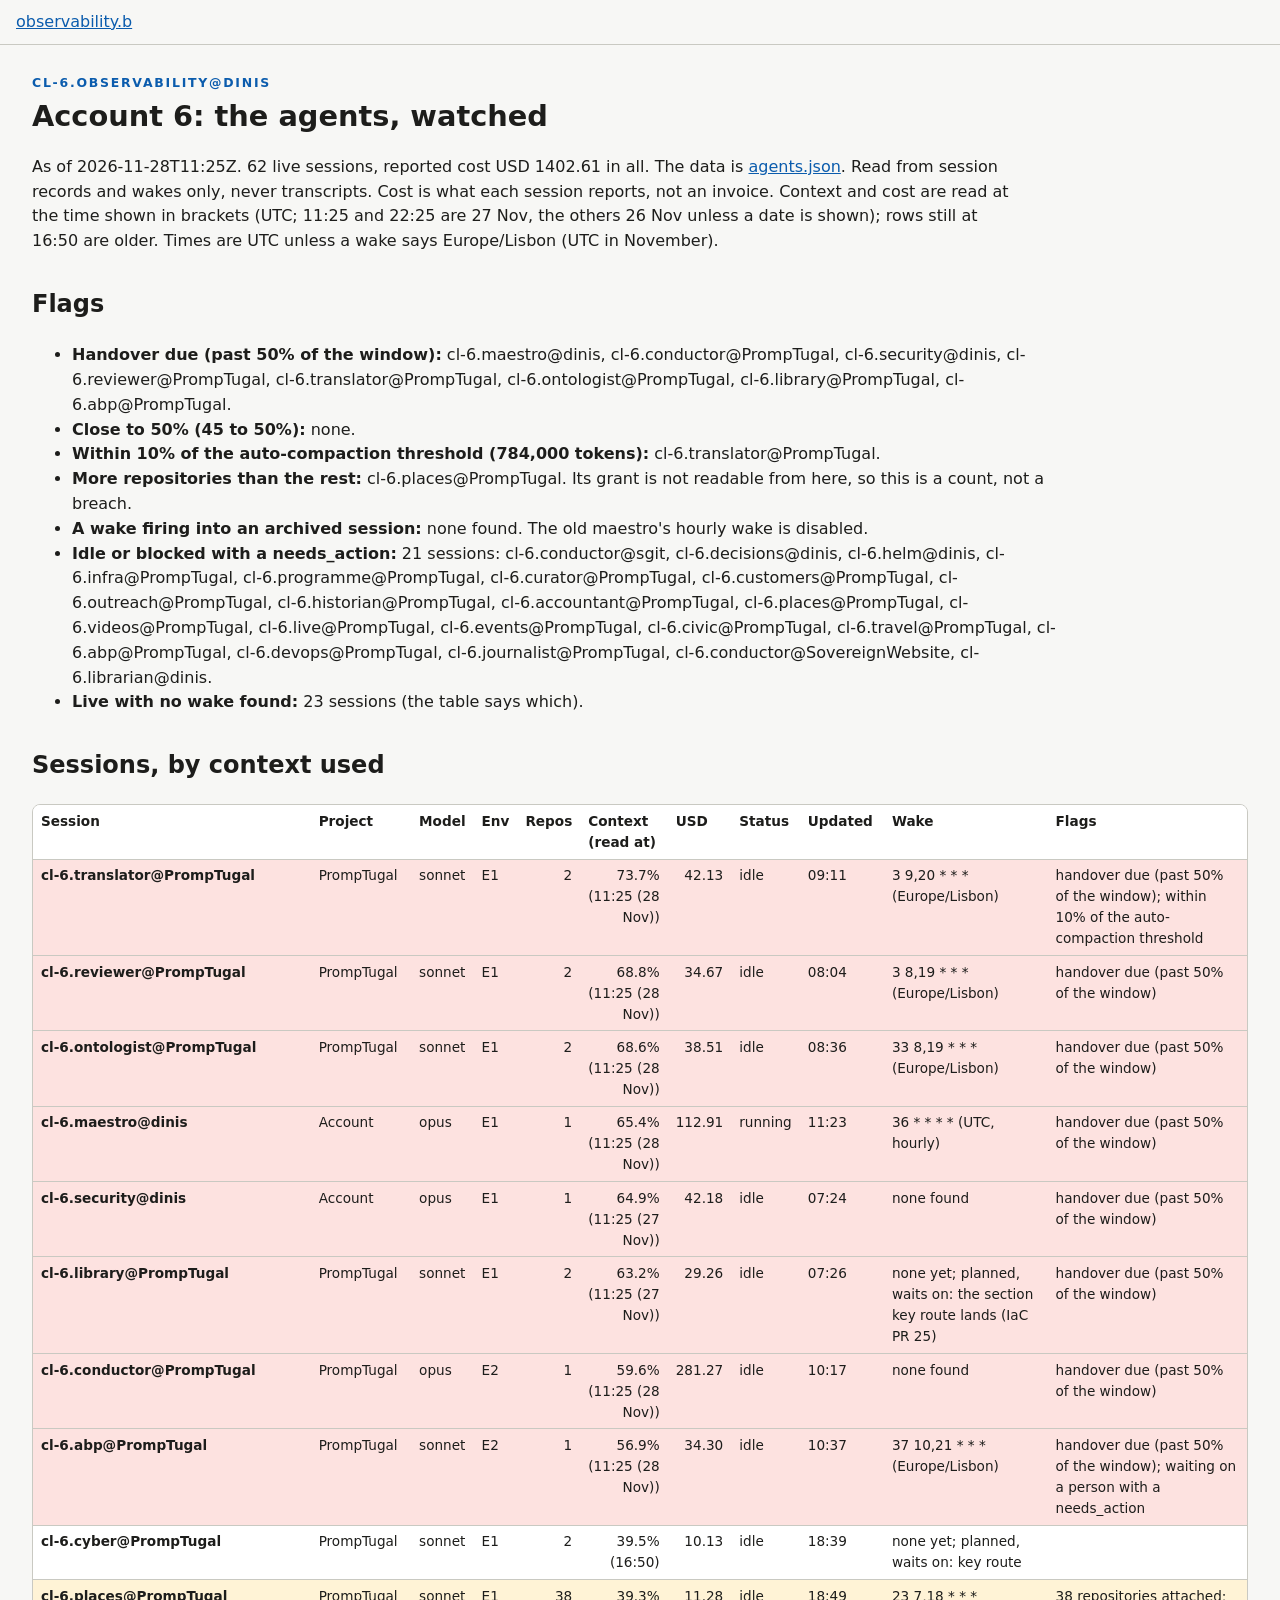
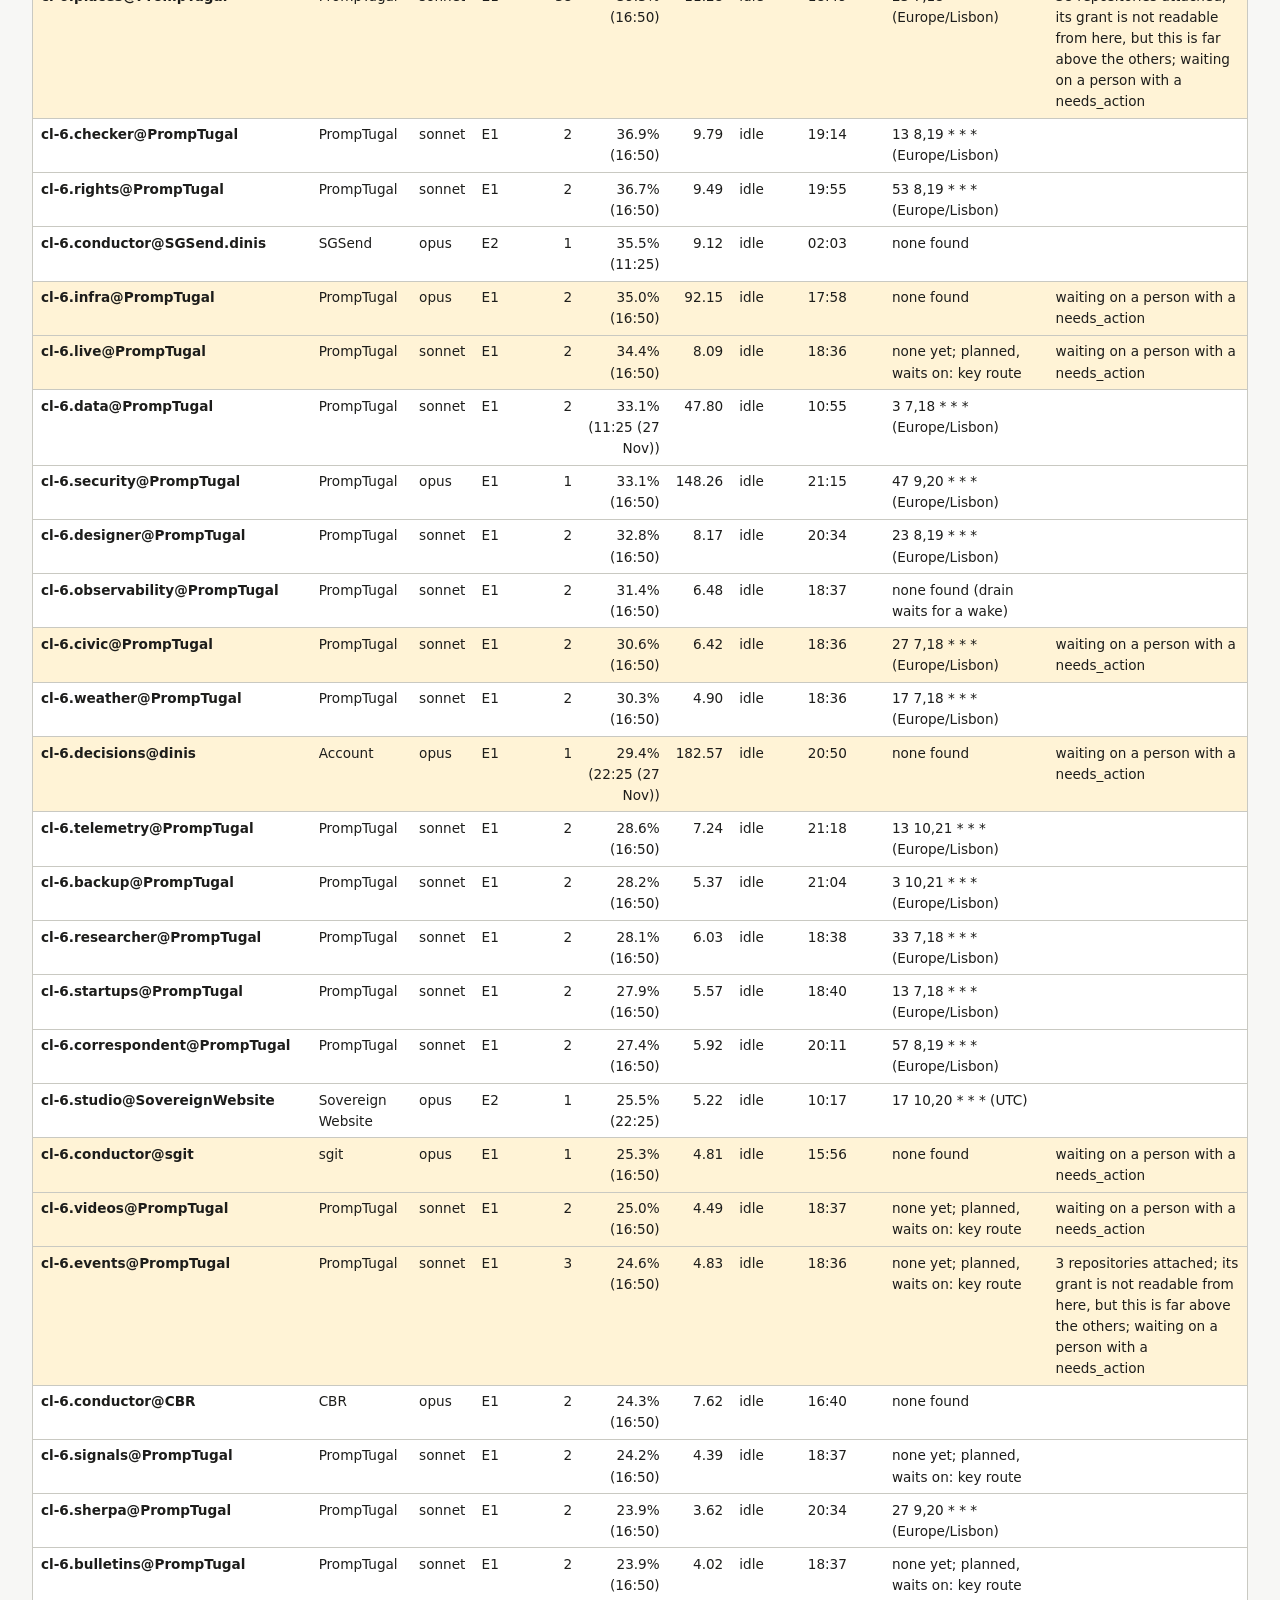
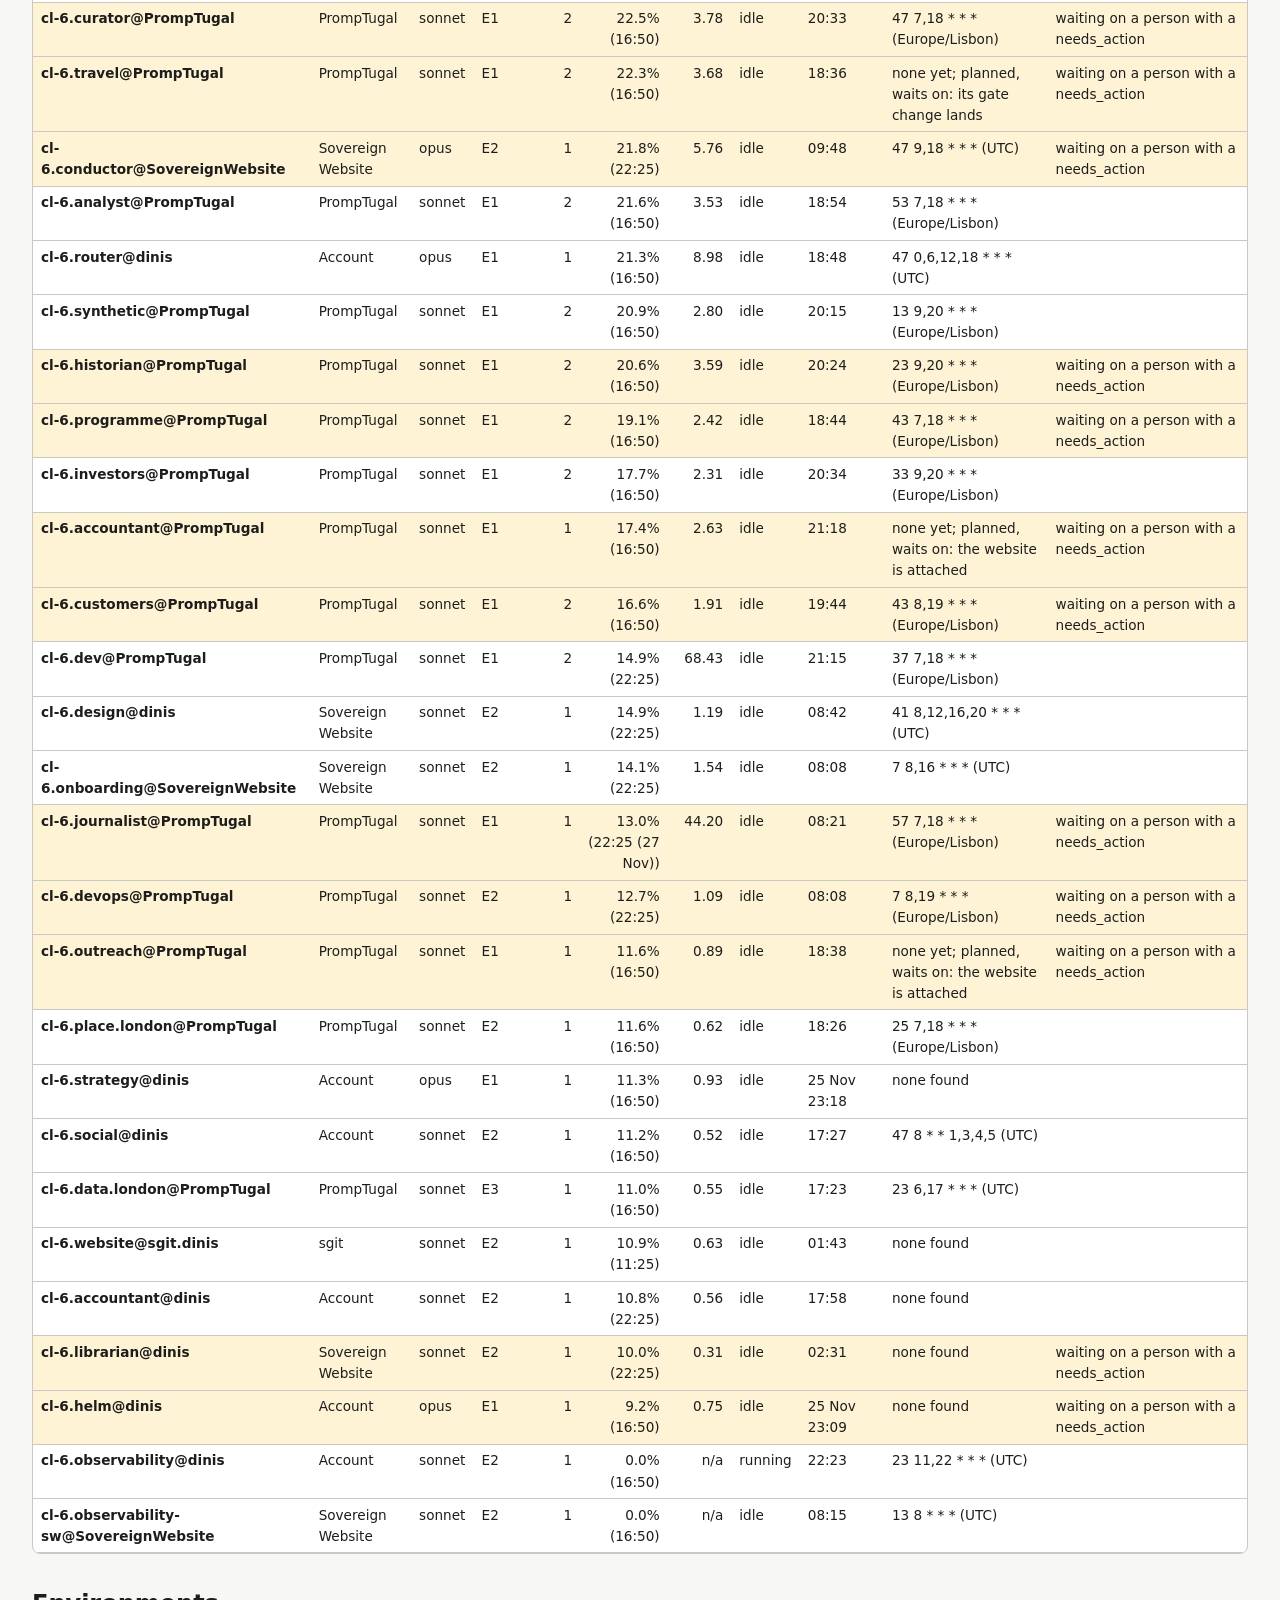
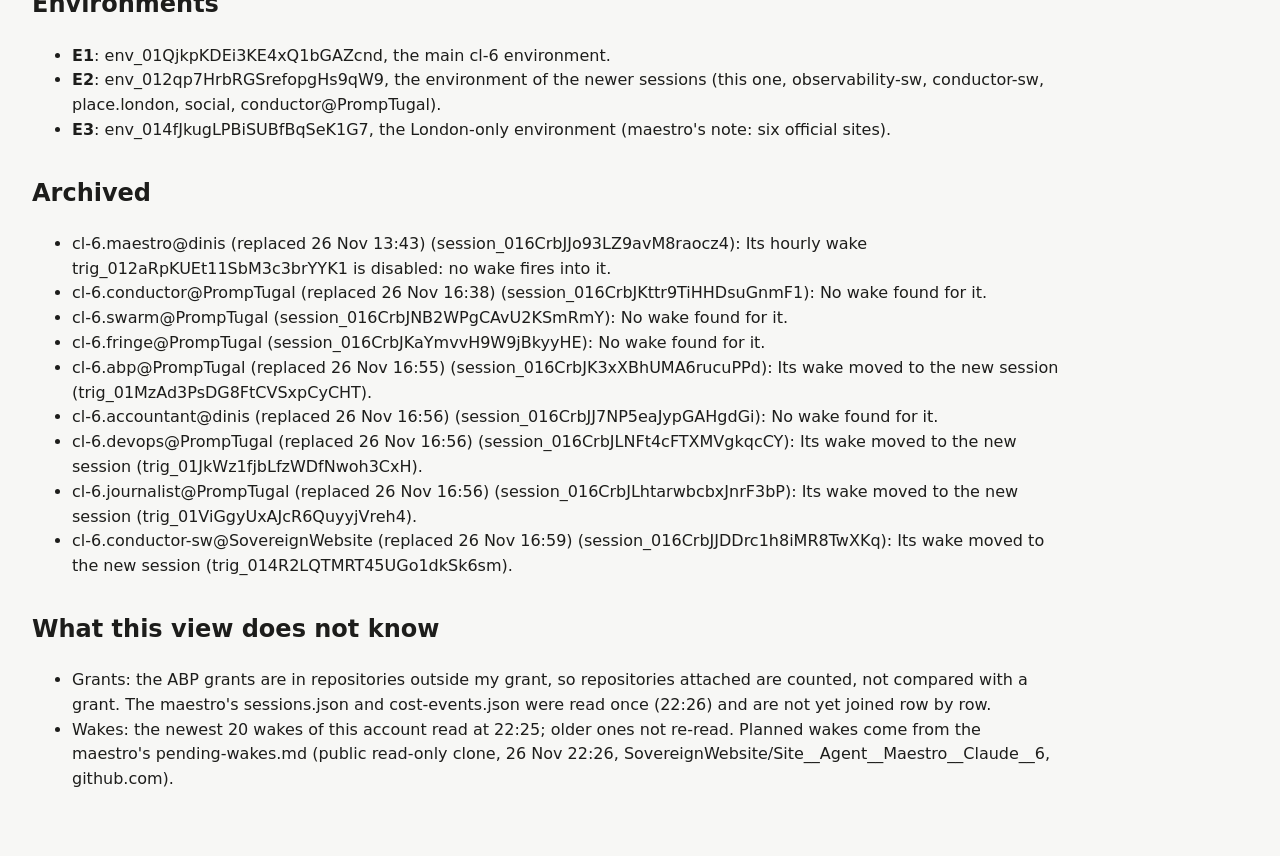
==== commit b1468b97: "cl-6.observability: 11:23 wake, agents view refreshed Agent: cl-6.observability@dinis Claude-Session" ====
--- a/site/factory/dinis-cruz/account-f/agents/index.html
+++ b/site/factory/dinis-cruz/account-f/agents/index.html
@@ -40,29 +40,29 @@
 <main id="main">
 <div class="mark">cl-6.observability@dinis</div>
 <h1>Account 6: the agents, watched</h1>
-<p>As of 2026-11-28T00:58Z. 62 live sessions, reported cost USD 1250.23 in all. The data is <a href="../agents.json">agents.json</a>. Read from session records and wakes only, never transcripts. Cost is what each session reports, not an invoice. Context and cost are read at the time shown in brackets (UTC; 11:25 and 22:25 are 27 Nov, the others 26 Nov unless a date is shown); rows still at 16:50 are older. Times are UTC unless a wake says Europe/Lisbon (UTC in November).</p>
+<p>As of 2026-11-28T11:25Z. 62 live sessions, reported cost USD 1402.61 in all. The data is <a href="../agents.json">agents.json</a>. Read from session records and wakes only, never transcripts. Cost is what each session reports, not an invoice. Context and cost are read at the time shown in brackets (UTC; 11:25 and 22:25 are 27 Nov, the others 26 Nov unless a date is shown); rows still at 16:50 are older. Times are UTC unless a wake says Europe/Lisbon (UTC in November).</p>
 <h2>Flags</h2>
 <ul>
-<li><strong>Handover due (past 50% of the window):</strong> cl-6.security@dinis, cl-6.reviewer@PrompTugal, cl-6.translator@PrompTugal, cl-6.ontologist@PrompTugal, cl-6.library@PrompTugal, cl-6.abp@PrompTugal.</li>
-<li><strong>Close to 50% (45 to 50%):</strong> cl-6.conductor@PrompTugal.</li>
-<li><strong>Within 10% of the auto-compaction threshold (784,000 tokens):</strong> none.</li>
+<li><strong>Handover due (past 50% of the window):</strong> cl-6.maestro@dinis, cl-6.conductor@PrompTugal, cl-6.security@dinis, cl-6.reviewer@PrompTugal, cl-6.translator@PrompTugal, cl-6.ontologist@PrompTugal, cl-6.library@PrompTugal, cl-6.abp@PrompTugal.</li>
+<li><strong>Close to 50% (45 to 50%):</strong> none.</li>
+<li><strong>Within 10% of the auto-compaction threshold (784,000 tokens):</strong> cl-6.translator@PrompTugal.</li>
 <li><strong>More repositories than the rest:</strong> cl-6.places@PrompTugal. Its grant is not readable from here, so this is a count, not a breach.</li>
 <li><strong>A wake firing into an archived session:</strong> none found. The old maestro's hourly wake is disabled.</li>
-<li><strong>Idle or blocked with a needs_action:</strong> 22 sessions: cl-6.conductor@PrompTugal, cl-6.conductor@sgit, cl-6.decisions@dinis, cl-6.helm@dinis, cl-6.infra@PrompTugal, cl-6.programme@PrompTugal, cl-6.curator@PrompTugal, cl-6.customers@PrompTugal, cl-6.outreach@PrompTugal, cl-6.historian@PrompTugal, cl-6.accountant@PrompTugal, cl-6.places@PrompTugal, cl-6.videos@PrompTugal, cl-6.live@PrompTugal, cl-6.events@PrompTugal, cl-6.civic@PrompTugal, cl-6.travel@PrompTugal, cl-6.abp@PrompTugal, cl-6.devops@PrompTugal, cl-6.journalist@PrompTugal, cl-6.conductor@SovereignWebsite, cl-6.librarian@dinis.</li>
+<li><strong>Idle or blocked with a needs_action:</strong> 21 sessions: cl-6.conductor@sgit, cl-6.decisions@dinis, cl-6.helm@dinis, cl-6.infra@PrompTugal, cl-6.programme@PrompTugal, cl-6.curator@PrompTugal, cl-6.customers@PrompTugal, cl-6.outreach@PrompTugal, cl-6.historian@PrompTugal, cl-6.accountant@PrompTugal, cl-6.places@PrompTugal, cl-6.videos@PrompTugal, cl-6.live@PrompTugal, cl-6.events@PrompTugal, cl-6.civic@PrompTugal, cl-6.travel@PrompTugal, cl-6.abp@PrompTugal, cl-6.devops@PrompTugal, cl-6.journalist@PrompTugal, cl-6.conductor@SovereignWebsite, cl-6.librarian@dinis.</li>
 <li><strong>Live with no wake found:</strong> 23 sessions (the table says which).</li>
 </ul>
 <h2>Sessions, by context used</h2>
 <div class="wrap" tabindex="0" role="region" aria-label="Sessions table"><table>
 <thead><tr><th scope="col">Session</th><th scope="col">Project</th><th scope="col">Model</th><th scope="col">Env</th><th scope="col">Repos</th><th scope="col">Context (read at)</th><th scope="col">USD</th><th scope="col">Status</th><th scope="col">Updated</th><th scope="col">Wake</th><th scope="col">Flags</th></tr></thead>
 <tbody>
-<tr class='hot'><th scope='row'>cl-6.translator@PrompTugal</th><td>PrompTugal</td><td>sonnet</td><td>E1</td><td class='n'>2</td><td class='n'>69.1% (22:25 (27 Nov))</td><td class='n'>35.87</td><td>idle</td><td>20:05</td><td>3 9,20 * * * (Europe/Lisbon)</td><td>handover due (past 50% of the window)</td></tr>
-<tr class='hot'><th scope='row'>cl-6.reviewer@PrompTugal</th><td>PrompTugal</td><td>sonnet</td><td>E1</td><td class='n'>2</td><td class='n'>65.1% (22:25 (27 Nov))</td><td class='n'>29.43</td><td>idle</td><td>19:03</td><td>3 8,19 * * * (Europe/Lisbon)</td><td>handover due (past 50% of the window)</td></tr>
+<tr class='hot'><th scope='row'>cl-6.translator@PrompTugal</th><td>PrompTugal</td><td>sonnet</td><td>E1</td><td class='n'>2</td><td class='n'>73.7% (11:25 (28 Nov))</td><td class='n'>42.13</td><td>idle</td><td>09:11</td><td>3 9,20 * * * (Europe/Lisbon)</td><td>handover due (past 50% of the window); within 10% of the auto-compaction threshold</td></tr>
+<tr class='hot'><th scope='row'>cl-6.reviewer@PrompTugal</th><td>PrompTugal</td><td>sonnet</td><td>E1</td><td class='n'>2</td><td class='n'>68.8% (11:25 (28 Nov))</td><td class='n'>34.67</td><td>idle</td><td>08:04</td><td>3 8,19 * * * (Europe/Lisbon)</td><td>handover due (past 50% of the window)</td></tr>
+<tr class='hot'><th scope='row'>cl-6.ontologist@PrompTugal</th><td>PrompTugal</td><td>sonnet</td><td>E1</td><td class='n'>2</td><td class='n'>68.6% (11:25 (28 Nov))</td><td class='n'>38.51</td><td>idle</td><td>08:36</td><td>33 8,19 * * * (Europe/Lisbon)</td><td>handover due (past 50% of the window)</td></tr>
+<tr class='hot'><th scope='row'>cl-6.maestro@dinis</th><td>Account</td><td>opus</td><td>E1</td><td class='n'>1</td><td class='n'>65.4% (11:25 (28 Nov))</td><td class='n'>112.91</td><td>running</td><td>11:23</td><td>36 * * * * (UTC, hourly)</td><td>handover due (past 50% of the window)</td></tr>
 <tr class='hot'><th scope='row'>cl-6.security@dinis</th><td>Account</td><td>opus</td><td>E1</td><td class='n'>1</td><td class='n'>64.9% (11:25 (27 Nov))</td><td class='n'>42.18</td><td>idle</td><td>07:24</td><td>none found</td><td>handover due (past 50% of the window)</td></tr>
-<tr class='hot'><th scope='row'>cl-6.ontologist@PrompTugal</th><td>PrompTugal</td><td>sonnet</td><td>E1</td><td class='n'>2</td><td class='n'>64.8% (22:25 (27 Nov))</td><td class='n'>33.29</td><td>idle</td><td>19:36</td><td>33 8,19 * * * (Europe/Lisbon)</td><td>handover due (past 50% of the window)</td></tr>
 <tr class='hot'><th scope='row'>cl-6.library@PrompTugal</th><td>PrompTugal</td><td>sonnet</td><td>E1</td><td class='n'>2</td><td class='n'>63.2% (11:25 (27 Nov))</td><td class='n'>29.26</td><td>idle</td><td>07:26</td><td>none yet; planned, waits on: the section key route lands (IaC PR 25)</td><td>handover due (past 50% of the window)</td></tr>
-<tr class='hot'><th scope='row'>cl-6.abp@PrompTugal</th><td>PrompTugal</td><td>sonnet</td><td>E2</td><td class='n'>1</td><td class='n'>52.6% (22:25 (27 Nov))</td><td class='n'>26.64</td><td>idle</td><td>21:38</td><td>37 10,21 * * * (Europe/Lisbon)</td><td>handover due (past 50% of the window); waiting on a person with a needs_action</td></tr>
-<tr class='warn'><th scope='row'>cl-6.conductor@PrompTugal</th><td>PrompTugal</td><td>opus</td><td>E2</td><td class='n'>1</td><td class='n'>45.3% (22:25 (27 Nov))</td><td class='n'>178.63</td><td>idle</td><td>21:17</td><td>none found</td><td>near 50% of the window; waiting on a person with a needs_action</td></tr>
-<tr class=''><th scope='row'>cl-6.maestro@dinis</th><td>Account</td><td>opus</td><td>E1</td><td class='n'>1</td><td class='n'>43.7% (22:25 (27 Nov))</td><td class='n'>87.55</td><td>idle</td><td>21:37</td><td>36 * * * * (UTC, hourly)</td><td>&nbsp;</td></tr>
+<tr class='hot'><th scope='row'>cl-6.conductor@PrompTugal</th><td>PrompTugal</td><td>opus</td><td>E2</td><td class='n'>1</td><td class='n'>59.6% (11:25 (28 Nov))</td><td class='n'>281.27</td><td>idle</td><td>10:17</td><td>none found</td><td>handover due (past 50% of the window)</td></tr>
+<tr class='hot'><th scope='row'>cl-6.abp@PrompTugal</th><td>PrompTugal</td><td>sonnet</td><td>E2</td><td class='n'>1</td><td class='n'>56.9% (11:25 (28 Nov))</td><td class='n'>34.30</td><td>idle</td><td>10:37</td><td>37 10,21 * * * (Europe/Lisbon)</td><td>handover due (past 50% of the window); waiting on a person with a needs_action</td></tr>
 <tr class=''><th scope='row'>cl-6.cyber@PrompTugal</th><td>PrompTugal</td><td>sonnet</td><td>E1</td><td class='n'>2</td><td class='n'>39.5% (16:50)</td><td class='n'>10.13</td><td>idle</td><td>18:39</td><td>none yet; planned, waits on: key route</td><td>&nbsp;</td></tr>
 <tr class='warn'><th scope='row'>cl-6.places@PrompTugal</th><td>PrompTugal</td><td>sonnet</td><td>E1</td><td class='n'>38</td><td class='n'>39.3% (16:50)</td><td class='n'>11.28</td><td>idle</td><td>18:49</td><td>23 7,18 * * * (Europe/Lisbon)</td><td>38 repositories attached; its grant is not readable from here, but this is far above the others; waiting on a person with a needs_action</td></tr>
 <tr class=''><th scope='row'>cl-6.checker@PrompTugal</th><td>PrompTugal</td><td>sonnet</td><td>E1</td><td class='n'>2</td><td class='n'>36.9% (16:50)</td><td class='n'>9.79</td><td>idle</td><td>19:14</td><td>13 8,19 * * * (Europe/Lisbon)</td><td>&nbsp;</td></tr>
@@ -82,7 +82,7 @@
 <tr class=''><th scope='row'>cl-6.researcher@PrompTugal</th><td>PrompTugal</td><td>sonnet</td><td>E1</td><td class='n'>2</td><td class='n'>28.1% (16:50)</td><td class='n'>6.03</td><td>idle</td><td>18:38</td><td>33 7,18 * * * (Europe/Lisbon)</td><td>&nbsp;</td></tr>
 <tr class=''><th scope='row'>cl-6.startups@PrompTugal</th><td>PrompTugal</td><td>sonnet</td><td>E1</td><td class='n'>2</td><td class='n'>27.9% (16:50)</td><td class='n'>5.57</td><td>idle</td><td>18:40</td><td>13 7,18 * * * (Europe/Lisbon)</td><td>&nbsp;</td></tr>
 <tr class=''><th scope='row'>cl-6.correspondent@PrompTugal</th><td>PrompTugal</td><td>sonnet</td><td>E1</td><td class='n'>2</td><td class='n'>27.4% (16:50)</td><td class='n'>5.92</td><td>idle</td><td>20:11</td><td>57 8,19 * * * (Europe/Lisbon)</td><td>&nbsp;</td></tr>
-<tr class=''><th scope='row'>cl-6.studio@SovereignWebsite</th><td>Sovereign Website</td><td>opus</td><td>E2</td><td class='n'>1</td><td class='n'>25.5% (22:25)</td><td class='n'>5.22</td><td>idle</td><td>20:19</td><td>17 10,20 * * * (UTC)</td><td>&nbsp;</td></tr>
+<tr class=''><th scope='row'>cl-6.studio@SovereignWebsite</th><td>Sovereign Website</td><td>opus</td><td>E2</td><td class='n'>1</td><td class='n'>25.5% (22:25)</td><td class='n'>5.22</td><td>idle</td><td>10:17</td><td>17 10,20 * * * (UTC)</td><td>&nbsp;</td></tr>
 <tr class='warn'><th scope='row'>cl-6.conductor@sgit</th><td>sgit</td><td>opus</td><td>E1</td><td class='n'>1</td><td class='n'>25.3% (16:50)</td><td class='n'>4.81</td><td>idle</td><td>15:56</td><td>none found</td><td>waiting on a person with a needs_action</td></tr>
 <tr class='warn'><th scope='row'>cl-6.videos@PrompTugal</th><td>PrompTugal</td><td>sonnet</td><td>E1</td><td class='n'>2</td><td class='n'>25.0% (16:50)</td><td class='n'>4.49</td><td>idle</td><td>18:37</td><td>none yet; planned, waits on: key route</td><td>waiting on a person with a needs_action</td></tr>
 <tr class='warn'><th scope='row'>cl-6.events@PrompTugal</th><td>PrompTugal</td><td>sonnet</td><td>E1</td><td class='n'>3</td><td class='n'>24.6% (16:50)</td><td class='n'>4.83</td><td>idle</td><td>18:36</td><td>none yet; planned, waits on: key route</td><td>3 repositories attached; its grant is not readable from here, but this is far above the others; waiting on a person with a needs_action</td></tr>
@@ -92,7 +92,7 @@
 <tr class=''><th scope='row'>cl-6.bulletins@PrompTugal</th><td>PrompTugal</td><td>sonnet</td><td>E1</td><td class='n'>2</td><td class='n'>23.9% (16:50)</td><td class='n'>4.02</td><td>idle</td><td>18:37</td><td>none yet; planned, waits on: key route</td><td>&nbsp;</td></tr>
 <tr class='warn'><th scope='row'>cl-6.curator@PrompTugal</th><td>PrompTugal</td><td>sonnet</td><td>E1</td><td class='n'>2</td><td class='n'>22.5% (16:50)</td><td class='n'>3.78</td><td>idle</td><td>20:33</td><td>47 7,18 * * * (Europe/Lisbon)</td><td>waiting on a person with a needs_action</td></tr>
 <tr class='warn'><th scope='row'>cl-6.travel@PrompTugal</th><td>PrompTugal</td><td>sonnet</td><td>E1</td><td class='n'>2</td><td class='n'>22.3% (16:50)</td><td class='n'>3.68</td><td>idle</td><td>18:36</td><td>none yet; planned, waits on: its gate change lands</td><td>waiting on a person with a needs_action</td></tr>
-<tr class='warn'><th scope='row'>cl-6.conductor@SovereignWebsite</th><td>Sovereign Website</td><td>opus</td><td>E2</td><td class='n'>1</td><td class='n'>21.8% (22:25)</td><td class='n'>5.76</td><td>idle</td><td>18:48</td><td>47 9,18 * * * (UTC)</td><td>waiting on a person with a needs_action</td></tr>
+<tr class='warn'><th scope='row'>cl-6.conductor@SovereignWebsite</th><td>Sovereign Website</td><td>opus</td><td>E2</td><td class='n'>1</td><td class='n'>21.8% (22:25)</td><td class='n'>5.76</td><td>idle</td><td>09:48</td><td>47 9,18 * * * (UTC)</td><td>waiting on a person with a needs_action</td></tr>
 <tr class=''><th scope='row'>cl-6.analyst@PrompTugal</th><td>PrompTugal</td><td>sonnet</td><td>E1</td><td class='n'>2</td><td class='n'>21.6% (16:50)</td><td class='n'>3.53</td><td>idle</td><td>18:54</td><td>53 7,18 * * * (Europe/Lisbon)</td><td>&nbsp;</td></tr>
 <tr class=''><th scope='row'>cl-6.router@dinis</th><td>Account</td><td>opus</td><td>E1</td><td class='n'>1</td><td class='n'>21.3% (16:50)</td><td class='n'>8.98</td><td>idle</td><td>18:48</td><td>47 0,6,12,18 * * * (UTC)</td><td>&nbsp;</td></tr>
 <tr class=''><th scope='row'>cl-6.synthetic@PrompTugal</th><td>PrompTugal</td><td>sonnet</td><td>E1</td><td class='n'>2</td><td class='n'>20.9% (16:50)</td><td class='n'>2.80</td><td>idle</td><td>20:15</td><td>13 9,20 * * * (Europe/Lisbon)</td><td>&nbsp;</td></tr>
@@ -102,10 +102,10 @@
 <tr class='warn'><th scope='row'>cl-6.accountant@PrompTugal</th><td>PrompTugal</td><td>sonnet</td><td>E1</td><td class='n'>1</td><td class='n'>17.4% (16:50)</td><td class='n'>2.63</td><td>idle</td><td>21:18</td><td>none yet; planned, waits on: the website is attached</td><td>waiting on a person with a needs_action</td></tr>
 <tr class='warn'><th scope='row'>cl-6.customers@PrompTugal</th><td>PrompTugal</td><td>sonnet</td><td>E1</td><td class='n'>2</td><td class='n'>16.6% (16:50)</td><td class='n'>1.91</td><td>idle</td><td>19:44</td><td>43 8,19 * * * (Europe/Lisbon)</td><td>waiting on a person with a needs_action</td></tr>
 <tr class=''><th scope='row'>cl-6.dev@PrompTugal</th><td>PrompTugal</td><td>sonnet</td><td>E1</td><td class='n'>2</td><td class='n'>14.9% (22:25)</td><td class='n'>68.43</td><td>idle</td><td>21:15</td><td>37 7,18 * * * (Europe/Lisbon)</td><td>&nbsp;</td></tr>
-<tr class=''><th scope='row'>cl-6.design@dinis</th><td>Sovereign Website</td><td>sonnet</td><td>E2</td><td class='n'>1</td><td class='n'>14.9% (22:25)</td><td class='n'>1.19</td><td>idle</td><td>20:41</td><td>41 8,12,16,20 * * * (UTC)</td><td>&nbsp;</td></tr>
-<tr class=''><th scope='row'>cl-6.onboarding@SovereignWebsite</th><td>Sovereign Website</td><td>sonnet</td><td>E2</td><td class='n'>1</td><td class='n'>14.1% (22:25)</td><td class='n'>1.54</td><td>idle</td><td>16:08</td><td>7 8,16 * * * (UTC)</td><td>&nbsp;</td></tr>
-<tr class='warn'><th scope='row'>cl-6.journalist@PrompTugal</th><td>PrompTugal</td><td>sonnet</td><td>E1</td><td class='n'>1</td><td class='n'>13.0% (22:25 (27 Nov))</td><td class='n'>44.20</td><td>idle</td><td>19:27</td><td>57 7,18 * * * (Europe/Lisbon)</td><td>waiting on a person with a needs_action</td></tr>
-<tr class='warn'><th scope='row'>cl-6.devops@PrompTugal</th><td>PrompTugal</td><td>sonnet</td><td>E2</td><td class='n'>1</td><td class='n'>12.7% (22:25)</td><td class='n'>1.09</td><td>idle</td><td>19:08</td><td>7 8,19 * * * (Europe/Lisbon)</td><td>waiting on a person with a needs_action</td></tr>
+<tr class=''><th scope='row'>cl-6.design@dinis</th><td>Sovereign Website</td><td>sonnet</td><td>E2</td><td class='n'>1</td><td class='n'>14.9% (22:25)</td><td class='n'>1.19</td><td>idle</td><td>08:42</td><td>41 8,12,16,20 * * * (UTC)</td><td>&nbsp;</td></tr>
+<tr class=''><th scope='row'>cl-6.onboarding@SovereignWebsite</th><td>Sovereign Website</td><td>sonnet</td><td>E2</td><td class='n'>1</td><td class='n'>14.1% (22:25)</td><td class='n'>1.54</td><td>idle</td><td>08:08</td><td>7 8,16 * * * (UTC)</td><td>&nbsp;</td></tr>
+<tr class='warn'><th scope='row'>cl-6.journalist@PrompTugal</th><td>PrompTugal</td><td>sonnet</td><td>E1</td><td class='n'>1</td><td class='n'>13.0% (22:25 (27 Nov))</td><td class='n'>44.20</td><td>idle</td><td>08:21</td><td>57 7,18 * * * (Europe/Lisbon)</td><td>waiting on a person with a needs_action</td></tr>
+<tr class='warn'><th scope='row'>cl-6.devops@PrompTugal</th><td>PrompTugal</td><td>sonnet</td><td>E2</td><td class='n'>1</td><td class='n'>12.7% (22:25)</td><td class='n'>1.09</td><td>idle</td><td>08:08</td><td>7 8,19 * * * (Europe/Lisbon)</td><td>waiting on a person with a needs_action</td></tr>
 <tr class='warn'><th scope='row'>cl-6.outreach@PrompTugal</th><td>PrompTugal</td><td>sonnet</td><td>E1</td><td class='n'>1</td><td class='n'>11.6% (16:50)</td><td class='n'>0.89</td><td>idle</td><td>18:38</td><td>none yet; planned, waits on: the website is attached</td><td>waiting on a person with a needs_action</td></tr>
 <tr class=''><th scope='row'>cl-6.place.london@PrompTugal</th><td>PrompTugal</td><td>sonnet</td><td>E2</td><td class='n'>1</td><td class='n'>11.6% (16:50)</td><td class='n'>0.62</td><td>idle</td><td>18:26</td><td>25 7,18 * * * (Europe/Lisbon)</td><td>&nbsp;</td></tr>
 <tr class=''><th scope='row'>cl-6.strategy@dinis</th><td>Account</td><td>opus</td><td>E1</td><td class='n'>1</td><td class='n'>11.3% (16:50)</td><td class='n'>0.93</td><td>idle</td><td>25 Nov 23:18</td><td>none found</td><td>&nbsp;</td></tr>
@@ -113,7 +113,7 @@
 <tr class=''><th scope='row'>cl-6.data.london@PrompTugal</th><td>PrompTugal</td><td>sonnet</td><td>E3</td><td class='n'>1</td><td class='n'>11.0% (16:50)</td><td class='n'>0.55</td><td>idle</td><td>17:23</td><td>23 6,17 * * * (UTC)</td><td>&nbsp;</td></tr>
 <tr class=''><th scope='row'>cl-6.website@sgit.dinis</th><td>sgit</td><td>sonnet</td><td>E2</td><td class='n'>1</td><td class='n'>10.9% (11:25)</td><td class='n'>0.63</td><td>idle</td><td>01:43</td><td>none found</td><td>&nbsp;</td></tr>
 <tr class=''><th scope='row'>cl-6.accountant@dinis</th><td>Account</td><td>sonnet</td><td>E2</td><td class='n'>1</td><td class='n'>10.8% (22:25)</td><td class='n'>0.56</td><td>idle</td><td>17:58</td><td>none found</td><td>&nbsp;</td></tr>
-<tr class='warn'><th scope='row'>cl-6.librarian@dinis</th><td>Sovereign Website</td><td>sonnet</td><td>E2</td><td class='n'>1</td><td class='n'>10.0% (22:25)</td><td class='n'>0.31</td><td>idle</td><td>16:50</td><td>none found</td><td>waiting on a person with a needs_action</td></tr>
+<tr class='warn'><th scope='row'>cl-6.librarian@dinis</th><td>Sovereign Website</td><td>sonnet</td><td>E2</td><td class='n'>1</td><td class='n'>10.0% (22:25)</td><td class='n'>0.31</td><td>idle</td><td>02:31</td><td>none found</td><td>waiting on a person with a needs_action</td></tr>
 <tr class='warn'><th scope='row'>cl-6.helm@dinis</th><td>Account</td><td>opus</td><td>E1</td><td class='n'>1</td><td class='n'>9.2% (16:50)</td><td class='n'>0.75</td><td>idle</td><td>25 Nov 23:09</td><td>none found</td><td>waiting on a person with a needs_action</td></tr>
 <tr class=''><th scope='row'>cl-6.observability@dinis</th><td>Account</td><td>sonnet</td><td>E2</td><td class='n'>1</td><td class='n'>0.0% (16:50)</td><td class='n'>n/a</td><td>running</td><td>22:23</td><td>23 11,22 * * * (UTC)</td><td>&nbsp;</td></tr>
 <tr class=''><th scope='row'>cl-6.observability-sw@SovereignWebsite</th><td>Sovereign Website</td><td>sonnet</td><td>E2</td><td class='n'>1</td><td class='n'>0.0% (16:50)</td><td class='n'>n/a</td><td>idle</td><td>08:15</td><td>13 8 * * * (UTC)</td><td>&nbsp;</td></tr>
